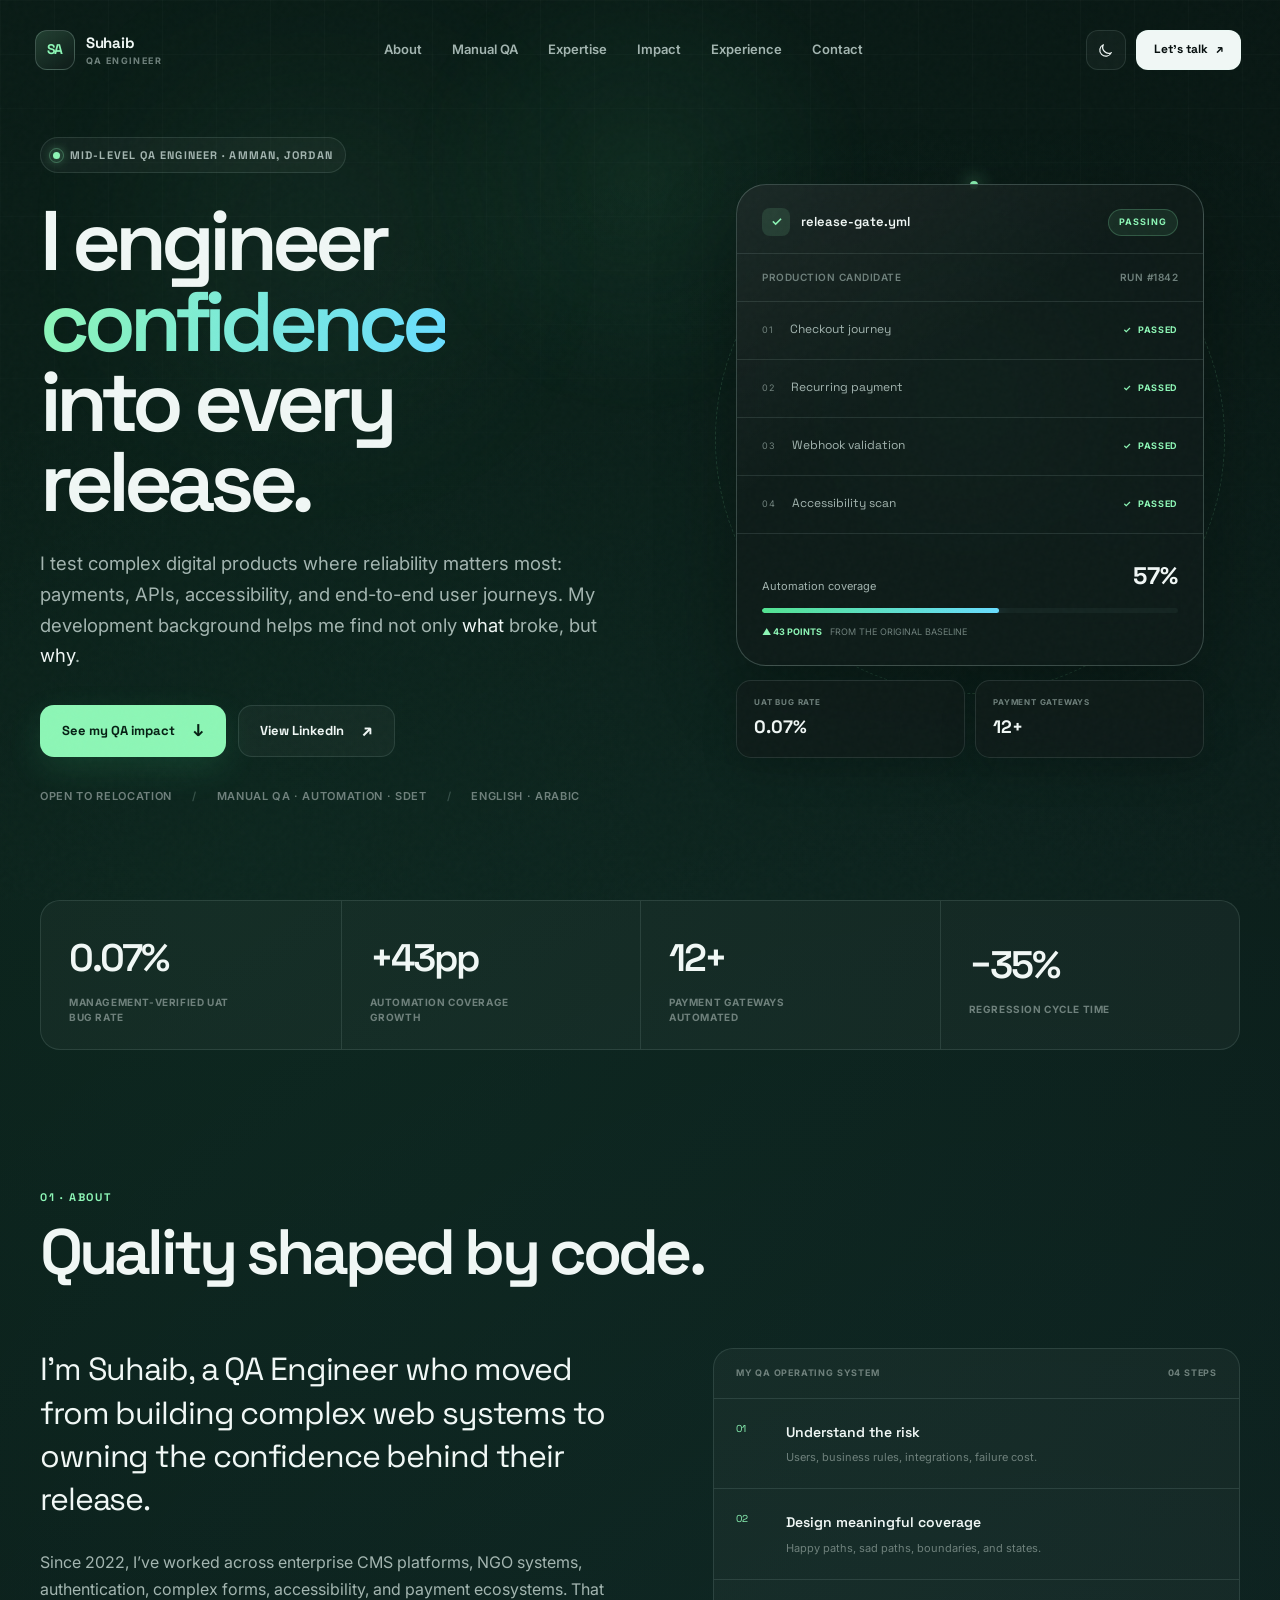
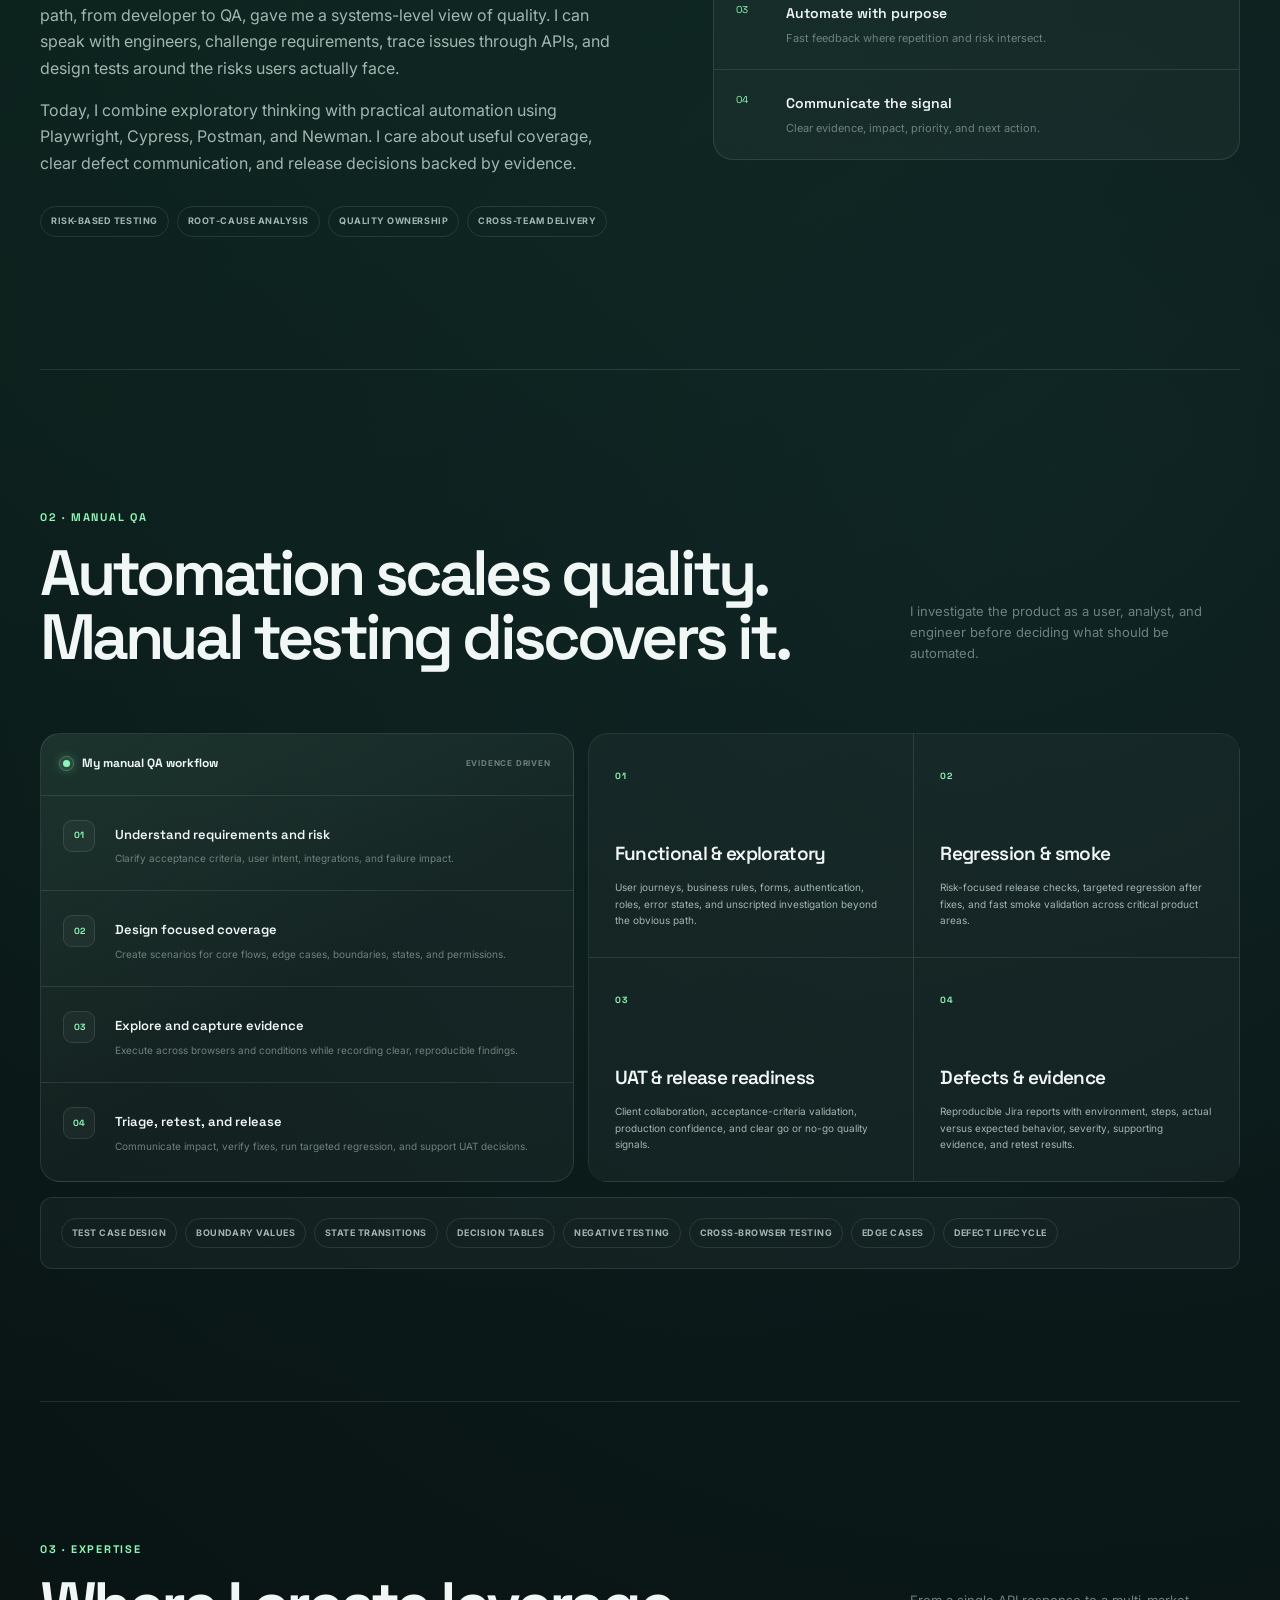
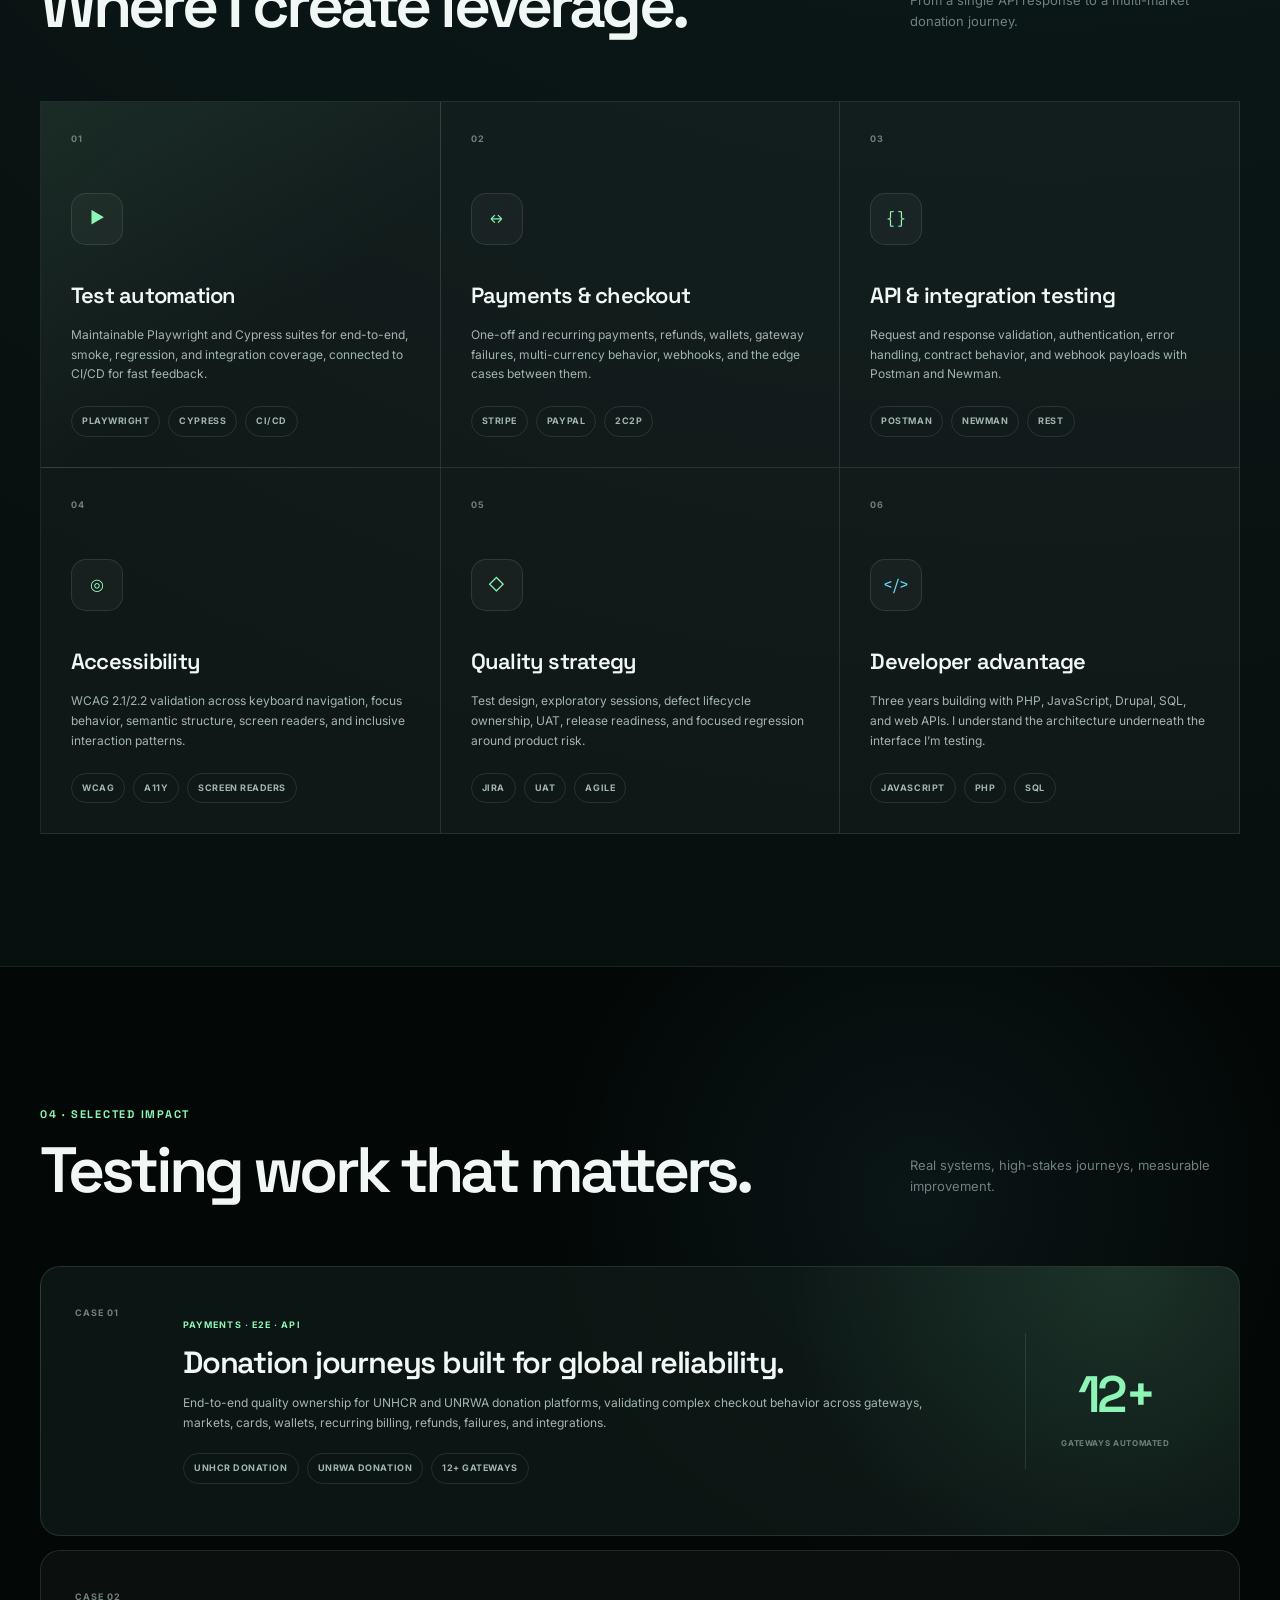
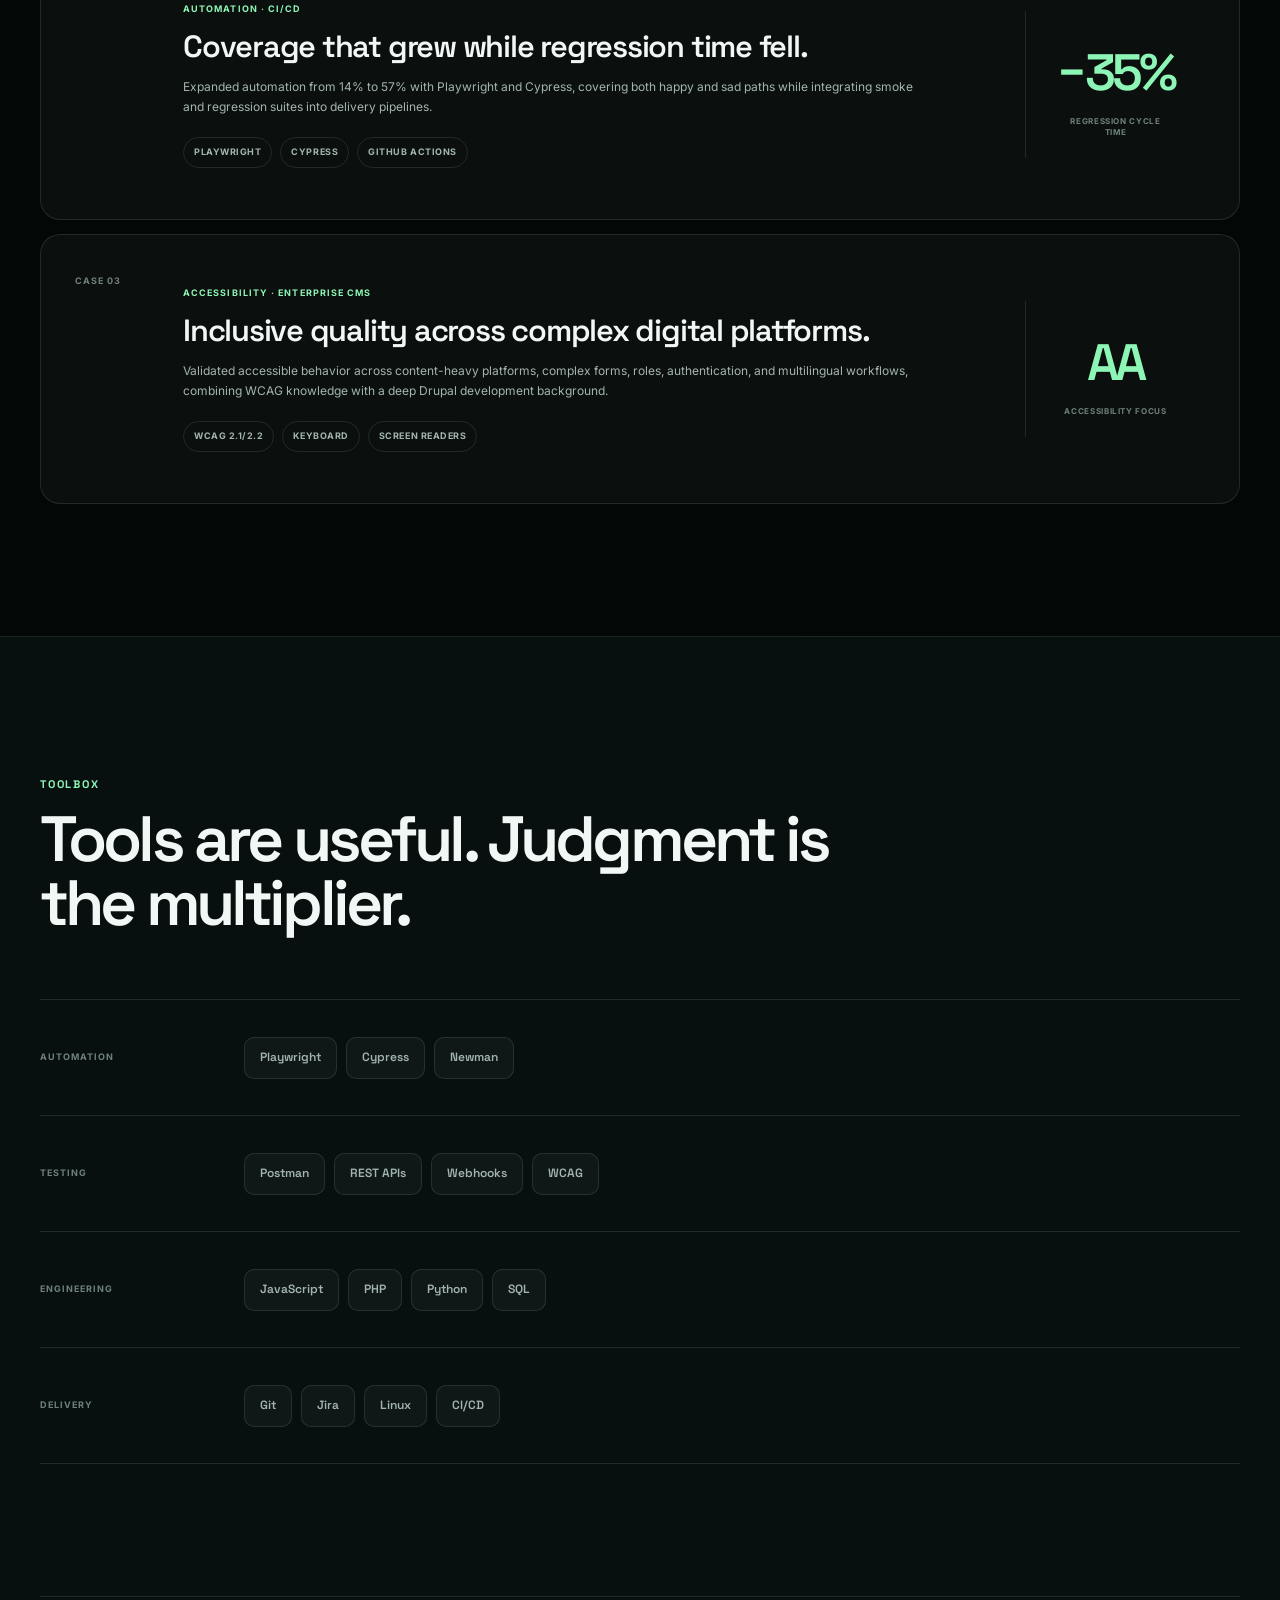
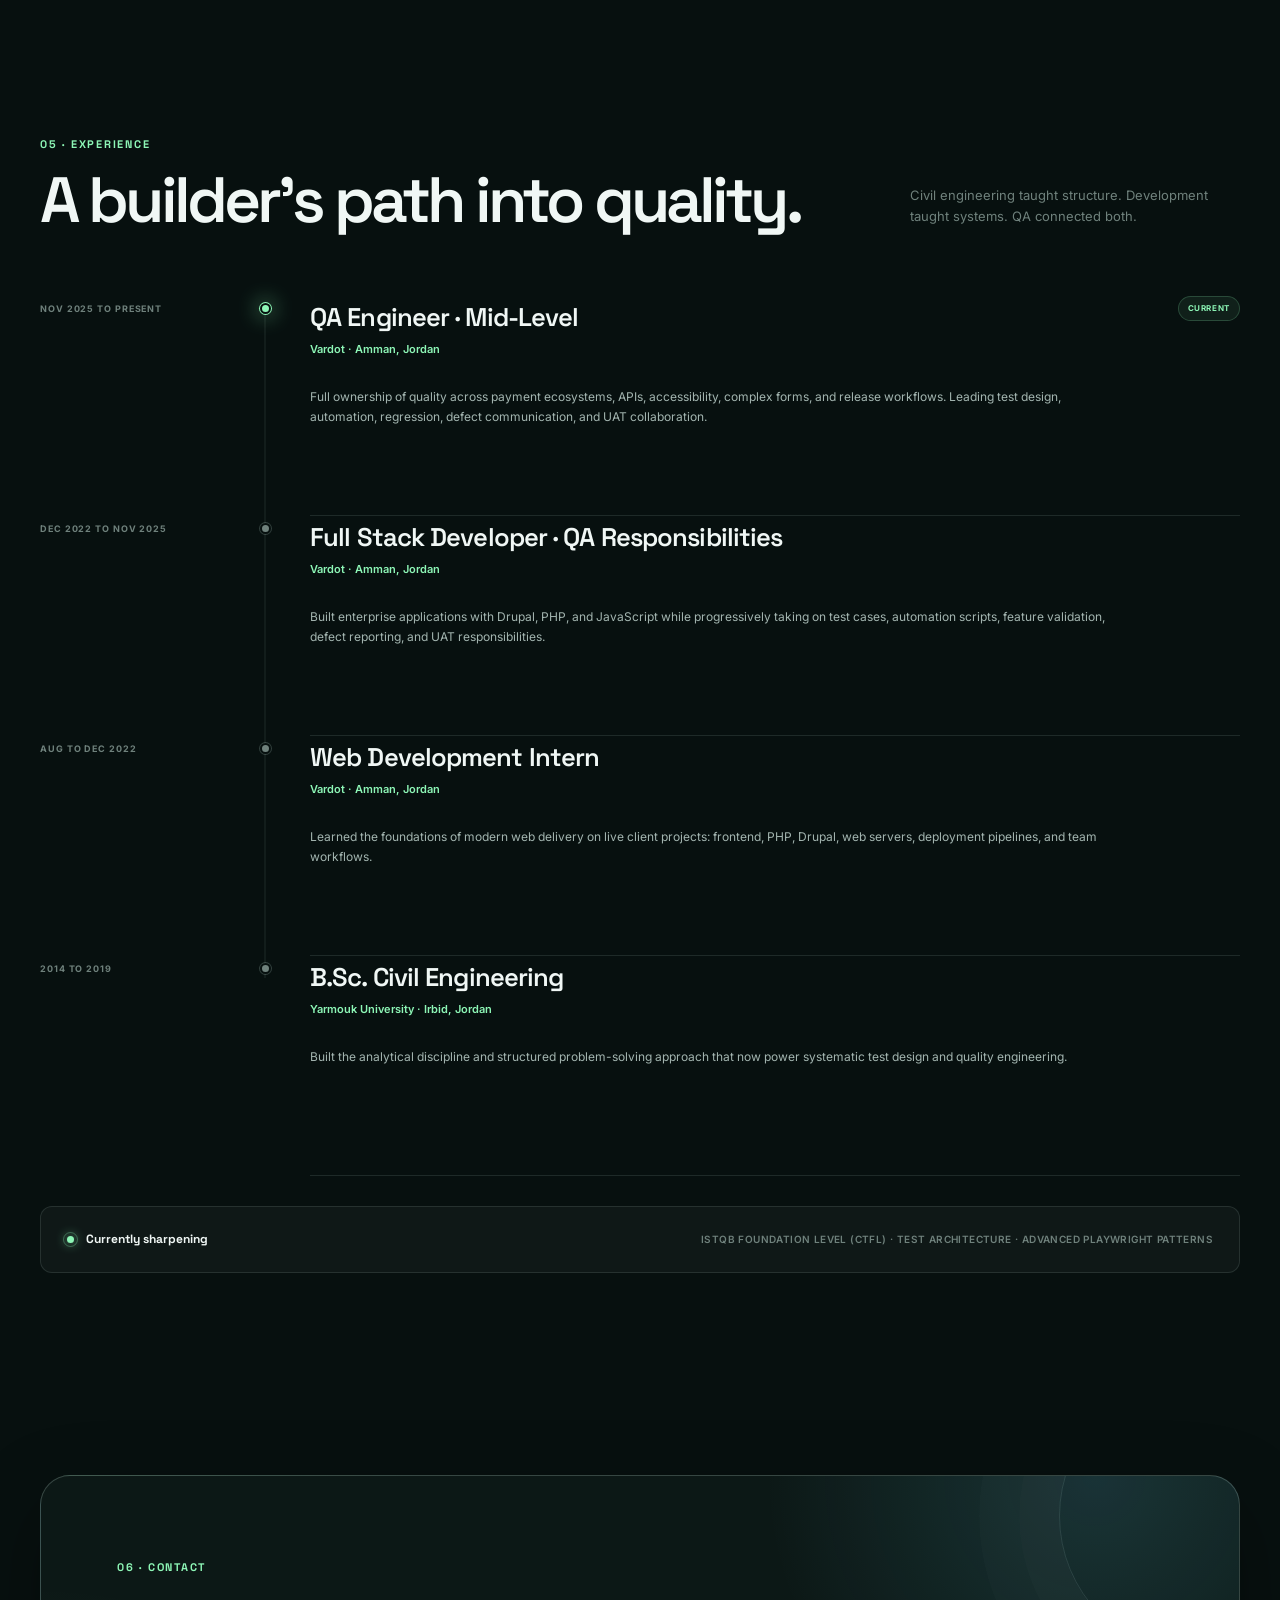
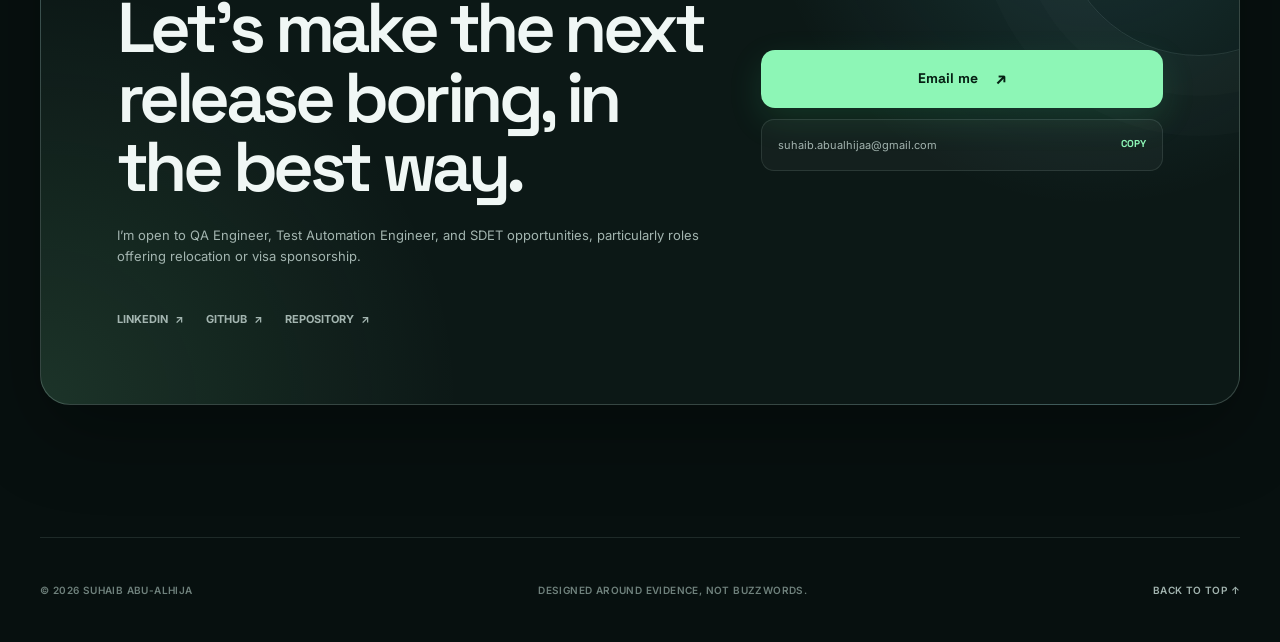
==== index.html @ f89d6a91 "Add manual QA testing section" ====
<!doctype html>
<html lang="en" data-theme="dark">
  <head>
    <meta charset="UTF-8" />
    <meta name="viewport" content="width=device-width, initial-scale=1" />
    <meta
      name="description"
      content="Portfolio of Suhaib Abu-Alhija, a mid-level QA Engineer specializing in test automation, payment ecosystems, API testing, accessibility, and reliable release engineering."
    />
    <meta name="author" content="Suhaib Abu-Alhija" />
    <meta name="theme-color" content="#07100f" />
    <meta name="color-scheme" content="dark light" />
    <meta property="og:type" content="website" />
    <meta property="og:site_name" content="Suhaib Abu-Alhija" />
    <meta property="og:title" content="Suhaib Abu-Alhija | QA Engineer & Test Automation" />
    <meta
      property="og:description"
      content="I build confidence into complex releases through automation, payment testing, API validation, and a developer's understanding of the system underneath."
    />
    <meta property="og:url" content="https://abualhija.github.io/portfolio/" />
    <meta property="og:image" content="https://abualhija.github.io/portfolio/og-image.png" />
    <meta property="og:image:width" content="1200" />
    <meta property="og:image:height" content="630" />
    <meta name="twitter:card" content="summary_large_image" />
    <meta name="twitter:title" content="Suhaib Abu-Alhija | QA Engineer" />
    <meta
      name="twitter:description"
      content="QA automation, payments, APIs, accessibility, and release confidence."
    />
    <meta name="twitter:image" content="https://abualhija.github.io/portfolio/og-image.png" />
    <link rel="canonical" href="https://abualhija.github.io/portfolio/" />
    <link rel="preconnect" href="https://fonts.googleapis.com" />
    <link rel="preconnect" href="https://fonts.gstatic.com" crossorigin />
    <link
      href="https://fonts.googleapis.com/css2?family=Inter:wght@400;500;600;700&family=Space+Grotesk:wght@500;600;700&display=swap"
      rel="stylesheet"
    />
    <link rel="icon" type="image/svg+xml" href="favicon.svg" />
    <link rel="icon" type="image/png" sizes="32x32" href="favicon-32x32.png" />
    <link rel="apple-touch-icon" href="apple-touch-icon.png" />
    <link rel="manifest" href="site.webmanifest" />
    <link rel="stylesheet" href="qa-portfolio.css" />
    <title>Suhaib Abu-Alhija | QA Engineer & Test Automation</title>
  </head>
  <body>
    <a class="skip-link" href="#main">Skip to main content</a>
    <div class="scroll-progress" aria-hidden="true"><span></span></div>
    <div class="cursor-glow" aria-hidden="true"></div>

    <header class="site-header" data-header>
      <a class="brand" href="#home" aria-label="Suhaib Abu-Alhija home">
        <span class="brand-mark">SA</span>
        <span class="brand-copy">
          <strong>Suhaib</strong>
          <small>QA Engineer</small>
        </span>
      </a>

      <nav class="main-nav" aria-label="Primary navigation" data-nav>
        <a href="#about">About</a>
        <a href="#manual">Manual QA</a>
        <a href="#expertise">Expertise</a>
        <a href="#work">Impact</a>
        <a href="#experience">Experience</a>
        <a href="#contact">Contact</a>
      </nav>

      <div class="header-actions">
        <button class="icon-button theme-toggle" type="button" aria-label="Switch to light theme" data-theme-toggle>
          <svg class="moon-icon" viewBox="0 0 24 24" aria-hidden="true">
            <path d="M20.2 15.1A8.5 8.5 0 0 1 8.9 3.8 8.5 8.5 0 1 0 20.2 15Z"></path>
          </svg>
          <svg class="sun-icon" viewBox="0 0 24 24" aria-hidden="true">
            <circle cx="12" cy="12" r="3.5"></circle>
            <path d="M12 2v2M12 20v2M4.9 4.9l1.4 1.4M17.7 17.7l1.4 1.4M2 12h2M20 12h2M4.9 19.1l1.4-1.4M17.7 6.3l1.4-1.4"></path>
          </svg>
        </button>
        <a class="header-cta" href="#contact">Let's talk <span aria-hidden="true">↗</span></a>
        <button
          class="menu-toggle"
          type="button"
          aria-label="Open navigation"
          aria-expanded="false"
          data-menu-toggle
        >
          <span></span><span></span>
        </button>
      </div>
    </header>

    <main id="main">
      <section class="hero section-shell" id="home">
        <div class="hero-copy" data-reveal>
          <div class="eyebrow">
            <span class="status-dot" aria-hidden="true"></span>
            Mid-Level QA Engineer · Amman, Jordan
          </div>
          <h1>
            I engineer
            <span class="gradient-text">confidence</span>
            into every release.
          </h1>
          <p class="hero-intro">
            I test complex digital products where reliability matters most: payments, APIs,
            accessibility, and end-to-end user journeys. My development background helps me
            find not only <em>what</em> broke, but <em>why</em>.
          </p>

          <div class="hero-actions">
            <a class="button button-primary" href="#work">
              See my QA impact <span aria-hidden="true">↓</span>
            </a>
            <a
              class="button button-secondary"
              href="https://www.linkedin.com/in/suhaib-hija/"
              target="_blank"
              rel="noreferrer"
            >
              View LinkedIn <span aria-hidden="true">↗</span>
            </a>
          </div>

          <div class="hero-meta" aria-label="Availability">
            <span>Open to relocation</span>
            <span>Manual QA · Automation · SDET</span>
            <span>English · Arabic</span>
          </div>
        </div>

        <div class="hero-visual" data-reveal data-delay="160">
          <div class="orbit orbit-one" aria-hidden="true"></div>
          <div class="orbit orbit-two" aria-hidden="true"></div>
          <div class="quality-console" data-tilt>
            <div class="console-header">
              <div class="console-title">
                <span class="console-icon" aria-hidden="true">✓</span>
                <span>release-gate.yml</span>
              </div>
              <span class="passing-pill">passing</span>
            </div>
            <div class="console-meta">
              <span>Production candidate</span>
              <span>Run #1842</span>
            </div>
            <div class="test-list" aria-label="Automated test results">
              <div class="test-row" data-test-row>
                <span class="test-name"><i>01</i> Checkout journey</span>
                <span class="test-status">queued</span>
              </div>
              <div class="test-row" data-test-row>
                <span class="test-name"><i>02</i> Recurring payment</span>
                <span class="test-status">queued</span>
              </div>
              <div class="test-row" data-test-row>
                <span class="test-name"><i>03</i> Webhook validation</span>
                <span class="test-status">queued</span>
              </div>
              <div class="test-row" data-test-row>
                <span class="test-name"><i>04</i> Accessibility scan</span>
                <span class="test-status">queued</span>
              </div>
            </div>
            <div class="console-result">
              <div>
                <span class="result-label">Automation coverage</span>
                <strong>57%</strong>
              </div>
              <div class="coverage-track" aria-hidden="true"><span></span></div>
              <p><span>▲ 43 points</span> from the original baseline</p>
            </div>
          </div>

          <div class="floating-notes" aria-hidden="true">
            <div class="floating-note note-one">
              <span>UAT bug rate</span>
              <strong>0.07%</strong>
            </div>
            <div class="floating-note note-two">
              <span>Payment gateways</span>
              <strong>12+</strong>
            </div>
          </div>
        </div>
      </section>

      <section class="metrics section-shell" aria-label="Key achievements">
        <article class="metric-card" data-reveal>
          <strong class="metric-value" data-count="0.07" data-decimals="2" data-suffix="%">0.07%</strong>
          <span>Management-verified UAT bug rate</span>
        </article>
        <article class="metric-card" data-reveal data-delay="80">
          <strong class="metric-value" data-count="43" data-prefix="+" data-suffix="pp">+43pp</strong>
          <span>Automation coverage growth</span>
        </article>
        <article class="metric-card" data-reveal data-delay="160">
          <strong class="metric-value" data-count="12" data-suffix="+">12+</strong>
          <span>Payment gateways automated</span>
        </article>
        <article class="metric-card" data-reveal data-delay="240">
          <strong class="metric-value" data-count="35" data-prefix="−" data-suffix="%">−35%</strong>
          <span>Regression cycle time</span>
        </article>
      </section>

      <section class="about section-shell section-pad" id="about">
        <div class="section-heading" data-reveal>
          <span class="section-kicker">01 · About</span>
          <h2>Quality shaped by code.</h2>
        </div>

        <div class="about-grid">
          <div class="about-copy" data-reveal>
            <p class="lead">
              I’m Suhaib, a QA Engineer who moved from building complex web systems to
              owning the confidence behind their release.
            </p>
            <p>
              Since 2022, I’ve worked across enterprise CMS platforms, NGO systems,
              authentication, complex forms, accessibility, and payment ecosystems. That
              path, from developer to QA, gave me a systems-level view of quality. I can
              speak with engineers, challenge requirements, trace issues through APIs,
              and design tests around the risks users actually face.
            </p>
            <p>
              Today, I combine exploratory thinking with practical automation using
              Playwright, Cypress, Postman, and Newman. I care about useful coverage,
              clear defect communication, and release decisions backed by evidence.
            </p>
            <div class="about-tags" aria-label="Professional focus">
              <span>Risk-based testing</span>
              <span>Root-cause analysis</span>
              <span>Quality ownership</span>
              <span>Cross-team delivery</span>
            </div>
          </div>

          <aside class="principles-card" data-reveal data-delay="120">
            <div class="card-topline">
              <span>My QA operating system</span>
              <span>04 steps</span>
            </div>
            <ol class="principles-list">
              <li>
                <span>01</span>
                <div><strong>Understand the risk</strong><small>Users, business rules, integrations, failure cost.</small></div>
              </li>
              <li>
                <span>02</span>
                <div><strong>Design meaningful coverage</strong><small>Happy paths, sad paths, boundaries, and states.</small></div>
              </li>
              <li>
                <span>03</span>
                <div><strong>Automate with purpose</strong><small>Fast feedback where repetition and risk intersect.</small></div>
              </li>
              <li>
                <span>04</span>
                <div><strong>Communicate the signal</strong><small>Clear evidence, impact, priority, and next action.</small></div>
              </li>
            </ol>
          </aside>
        </div>
      </section>

      <section class="manual section-shell section-pad" id="manual">
        <div class="section-heading heading-row" data-reveal>
          <div>
            <span class="section-kicker">02 · Manual QA</span>
            <h2>Automation scales quality. Manual testing discovers it.</h2>
          </div>
          <p>
            I investigate the product as a user, analyst, and engineer before deciding
            what should be automated.
          </p>
        </div>

        <div class="manual-dashboard">
          <article class="manual-flow" data-reveal>
            <div class="manual-flow-header">
              <div>
                <span class="status-dot" aria-hidden="true"></span>
                <strong>My manual QA workflow</strong>
              </div>
              <span>Evidence driven</span>
            </div>
            <ol class="manual-steps">
              <li>
                <span>01</span>
                <div>
                  <strong>Understand requirements and risk</strong>
                  <p>Clarify acceptance criteria, user intent, integrations, and failure impact.</p>
                </div>
              </li>
              <li>
                <span>02</span>
                <div>
                  <strong>Design focused coverage</strong>
                  <p>Create scenarios for core flows, edge cases, boundaries, states, and permissions.</p>
                </div>
              </li>
              <li>
                <span>03</span>
                <div>
                  <strong>Explore and capture evidence</strong>
                  <p>Execute across browsers and conditions while recording clear, reproducible findings.</p>
                </div>
              </li>
              <li>
                <span>04</span>
                <div>
                  <strong>Triage, retest, and release</strong>
                  <p>Communicate impact, verify fixes, run targeted regression, and support UAT decisions.</p>
                </div>
              </li>
            </ol>
          </article>

          <div class="manual-capabilities">
            <article class="manual-card" data-reveal data-delay="50">
              <span>01</span>
              <h3>Functional & exploratory</h3>
              <p>
                User journeys, business rules, forms, authentication, roles, error states,
                and unscripted investigation beyond the obvious path.
              </p>
            </article>
            <article class="manual-card" data-reveal data-delay="100">
              <span>02</span>
              <h3>Regression & smoke</h3>
              <p>
                Risk-focused release checks, targeted regression after fixes, and fast
                smoke validation across critical product areas.
              </p>
            </article>
            <article class="manual-card" data-reveal data-delay="150">
              <span>03</span>
              <h3>UAT & release readiness</h3>
              <p>
                Client collaboration, acceptance-criteria validation, production
                confidence, and clear go or no-go quality signals.
              </p>
            </article>
            <article class="manual-card" data-reveal data-delay="200">
              <span>04</span>
              <h3>Defects & evidence</h3>
              <p>
                Reproducible Jira reports with environment, steps, actual versus expected
                behavior, severity, supporting evidence, and retest results.
              </p>
            </article>
          </div>
        </div>

        <div class="manual-techniques" data-reveal aria-label="Manual testing techniques">
          <span>Test case design</span>
          <span>Boundary values</span>
          <span>State transitions</span>
          <span>Decision tables</span>
          <span>Negative testing</span>
          <span>Cross-browser testing</span>
          <span>Edge cases</span>
          <span>Defect lifecycle</span>
        </div>
      </section>

      <section class="expertise section-shell section-pad" id="expertise">
        <div class="section-heading heading-row" data-reveal>
          <div>
            <span class="section-kicker">03 · Expertise</span>
            <h2>Where I create leverage.</h2>
          </div>
          <p>From a single API response to a multi-market donation journey.</p>
        </div>

        <div class="expertise-grid">
          <article class="expertise-card feature-card" data-reveal data-tilt>
            <div class="expertise-number">01</div>
            <div class="expertise-icon" aria-hidden="true">▶</div>
            <h3>Test automation</h3>
            <p>
              Maintainable Playwright and Cypress suites for end-to-end, smoke,
              regression, and integration coverage, connected to CI/CD for fast feedback.
            </p>
            <div class="chip-row"><span>Playwright</span><span>Cypress</span><span>CI/CD</span></div>
          </article>

          <article class="expertise-card" data-reveal data-delay="70" data-tilt>
            <div class="expertise-number">02</div>
            <div class="expertise-icon" aria-hidden="true">↔</div>
            <h3>Payments & checkout</h3>
            <p>
              One-off and recurring payments, refunds, wallets, gateway failures,
              multi-currency behavior, webhooks, and the edge cases between them.
            </p>
            <div class="chip-row"><span>Stripe</span><span>PayPal</span><span>2C2P</span></div>
          </article>

          <article class="expertise-card" data-reveal data-delay="140" data-tilt>
            <div class="expertise-number">03</div>
            <div class="expertise-icon" aria-hidden="true">{ }</div>
            <h3>API & integration testing</h3>
            <p>
              Request and response validation, authentication, error handling,
              contract behavior, and webhook payloads with Postman and Newman.
            </p>
            <div class="chip-row"><span>Postman</span><span>Newman</span><span>REST</span></div>
          </article>

          <article class="expertise-card" data-reveal data-tilt>
            <div class="expertise-number">04</div>
            <div class="expertise-icon" aria-hidden="true">◎</div>
            <h3>Accessibility</h3>
            <p>
              WCAG 2.1/2.2 validation across keyboard navigation, focus behavior,
              semantic structure, screen readers, and inclusive interaction patterns.
            </p>
            <div class="chip-row"><span>WCAG</span><span>A11y</span><span>Screen readers</span></div>
          </article>

          <article class="expertise-card" data-reveal data-delay="70" data-tilt>
            <div class="expertise-number">05</div>
            <div class="expertise-icon" aria-hidden="true">◇</div>
            <h3>Quality strategy</h3>
            <p>
              Test design, exploratory sessions, defect lifecycle ownership, UAT,
              release readiness, and focused regression around product risk.
            </p>
            <div class="chip-row"><span>Jira</span><span>UAT</span><span>Agile</span></div>
          </article>

          <article class="expertise-card developer-card" data-reveal data-delay="140" data-tilt>
            <div class="expertise-number">06</div>
            <div class="expertise-icon" aria-hidden="true">&lt;/&gt;</div>
            <h3>Developer advantage</h3>
            <p>
              Three years building with PHP, JavaScript, Drupal, SQL, and web APIs.
              I understand the architecture underneath the interface I’m testing.
            </p>
            <div class="chip-row"><span>JavaScript</span><span>PHP</span><span>SQL</span></div>
          </article>
        </div>
      </section>

      <section class="work section-pad" id="work">
        <div class="section-shell">
          <div class="section-heading heading-row" data-reveal>
            <div>
              <span class="section-kicker">04 · Selected impact</span>
              <h2>Testing work that matters.</h2>
            </div>
            <p>Real systems, high-stakes journeys, measurable improvement.</p>
          </div>

          <div class="case-studies">
            <article class="case-study case-primary" data-reveal>
              <div class="case-index">CASE 01</div>
              <div class="case-main">
                <div class="case-label">Payments · E2E · API</div>
                <h3>Donation journeys built for global reliability.</h3>
                <p>
                  End-to-end quality ownership for UNHCR and UNRWA donation platforms,
                  validating complex checkout behavior across gateways, markets, cards,
                  wallets, recurring billing, refunds, failures, and integrations.
                </p>
                <div class="case-tags">
                  <span>UNHCR Donation</span><span>UNRWA Donation</span><span>12+ gateways</span>
                </div>
              </div>
              <div class="case-stat">
                <strong>12+</strong>
                <span>gateways automated</span>
              </div>
            </article>

            <article class="case-study" data-reveal>
              <div class="case-index">CASE 02</div>
              <div class="case-main">
                <div class="case-label">Automation · CI/CD</div>
                <h3>Coverage that grew while regression time fell.</h3>
                <p>
                  Expanded automation from 14% to 57% with Playwright and Cypress,
                  covering both happy and sad paths while integrating smoke and regression
                  suites into delivery pipelines.
                </p>
                <div class="case-tags">
                  <span>Playwright</span><span>Cypress</span><span>GitHub Actions</span>
                </div>
              </div>
              <div class="case-stat">
                <strong>−35%</strong>
                <span>regression cycle time</span>
              </div>
            </article>

            <article class="case-study" data-reveal>
              <div class="case-index">CASE 03</div>
              <div class="case-main">
                <div class="case-label">Accessibility · Enterprise CMS</div>
                <h3>Inclusive quality across complex digital platforms.</h3>
                <p>
                  Validated accessible behavior across content-heavy platforms, complex
                  forms, roles, authentication, and multilingual workflows, combining WCAG
                  knowledge with a deep Drupal development background.
                </p>
                <div class="case-tags">
                  <span>WCAG 2.1/2.2</span><span>Keyboard</span><span>Screen readers</span>
                </div>
              </div>
              <div class="case-stat">
                <strong>AA</strong>
                <span>accessibility focus</span>
              </div>
            </article>
          </div>
        </div>
      </section>

      <section class="stack section-shell section-pad" aria-labelledby="stack-title">
        <div class="section-heading" data-reveal>
          <span class="section-kicker">Toolbox</span>
          <h2 id="stack-title">Tools are useful. Judgment is the multiplier.</h2>
        </div>

        <div class="stack-grid">
          <div class="stack-group" data-reveal>
            <span class="stack-label">Automation</span>
            <div class="stack-items"><span>Playwright</span><span>Cypress</span><span>Newman</span></div>
          </div>
          <div class="stack-group" data-reveal data-delay="60">
            <span class="stack-label">Testing</span>
            <div class="stack-items"><span>Postman</span><span>REST APIs</span><span>Webhooks</span><span>WCAG</span></div>
          </div>
          <div class="stack-group" data-reveal data-delay="120">
            <span class="stack-label">Engineering</span>
            <div class="stack-items"><span>JavaScript</span><span>PHP</span><span>Python</span><span>SQL</span></div>
          </div>
          <div class="stack-group" data-reveal data-delay="180">
            <span class="stack-label">Delivery</span>
            <div class="stack-items"><span>Git</span><span>Jira</span><span>Linux</span><span>CI/CD</span></div>
          </div>
        </div>
      </section>

      <section class="experience section-shell section-pad" id="experience">
        <div class="section-heading heading-row" data-reveal>
          <div>
            <span class="section-kicker">05 · Experience</span>
            <h2>A builder’s path into quality.</h2>
          </div>
          <p>Civil engineering taught structure. Development taught systems. QA connected both.</p>
        </div>

        <div class="timeline">
          <article class="timeline-item current" data-reveal>
            <div class="timeline-date">NOV 2025 TO PRESENT</div>
            <div class="timeline-marker"><span></span></div>
            <div class="timeline-content">
              <div class="timeline-heading">
                <div><h3>QA Engineer · Mid-Level</h3><p>Vardot · Amman, Jordan</p></div>
                <span>Current</span>
              </div>
              <p>
                Full ownership of quality across payment ecosystems, APIs, accessibility,
                complex forms, and release workflows. Leading test design, automation,
                regression, defect communication, and UAT collaboration.
              </p>
            </div>
          </article>

          <article class="timeline-item" data-reveal>
            <div class="timeline-date">DEC 2022 TO NOV 2025</div>
            <div class="timeline-marker"><span></span></div>
            <div class="timeline-content">
              <div class="timeline-heading">
                <div><h3>Full Stack Developer · QA Responsibilities</h3><p>Vardot · Amman, Jordan</p></div>
              </div>
              <p>
                Built enterprise applications with Drupal, PHP, and JavaScript while
                progressively taking on test cases, automation scripts, feature validation,
                defect reporting, and UAT responsibilities.
              </p>
            </div>
          </article>

          <article class="timeline-item" data-reveal>
            <div class="timeline-date">AUG TO DEC 2022</div>
            <div class="timeline-marker"><span></span></div>
            <div class="timeline-content">
              <div class="timeline-heading">
                <div><h3>Web Development Intern</h3><p>Vardot · Amman, Jordan</p></div>
              </div>
              <p>
                Learned the foundations of modern web delivery on live client projects:
                frontend, PHP, Drupal, web servers, deployment pipelines, and team workflows.
              </p>
            </div>
          </article>

          <article class="timeline-item" data-reveal>
            <div class="timeline-date">2014 TO 2019</div>
            <div class="timeline-marker"><span></span></div>
            <div class="timeline-content">
              <div class="timeline-heading">
                <div><h3>B.Sc. Civil Engineering</h3><p>Yarmouk University · Irbid, Jordan</p></div>
              </div>
              <p>
                Built the analytical discipline and structured problem-solving approach that
                now power systematic test design and quality engineering.
              </p>
            </div>
          </article>
        </div>

        <div class="learning-strip" data-reveal>
          <div>
            <span class="status-dot" aria-hidden="true"></span>
            <strong>Currently sharpening</strong>
          </div>
          <p>ISTQB Foundation Level (CTFL) · Test architecture · Advanced Playwright patterns</p>
        </div>
      </section>

      <section class="contact section-shell section-pad" id="contact">
        <div class="contact-card" data-reveal>
          <div class="contact-copy">
            <span class="section-kicker">06 · Contact</span>
            <h2>Let’s make the next release boring, in the best way.</h2>
            <p>
              I’m open to QA Engineer, Test Automation Engineer, and SDET opportunities,
              particularly roles offering relocation or visa sponsorship.
            </p>
          </div>
          <div class="contact-actions">
            <a class="button button-primary button-large" href="mailto:suhaib.abualhijaa@gmail.com">
              Email me <span aria-hidden="true">↗</span>
            </a>
            <button
              class="copy-email"
              type="button"
              data-copy-email="suhaib.abualhijaa@gmail.com"
              aria-label="Copy email address"
            >
              <span>suhaib.abualhijaa@gmail.com</span>
              <strong>Copy</strong>
            </button>
          </div>
          <div class="contact-links">
            <a href="https://www.linkedin.com/in/suhaib-hija/" target="_blank" rel="noreferrer">
              LinkedIn <span aria-hidden="true">↗</span>
            </a>
            <a href="https://github.com/Abualhija" target="_blank" rel="noreferrer">
              GitHub <span aria-hidden="true">↗</span>
            </a>
            <a href="https://github.com/Abualhija/portfolio" target="_blank" rel="noreferrer">
              Repository <span aria-hidden="true">↗</span>
            </a>
          </div>
        </div>
      </section>
    </main>

    <footer class="site-footer section-shell">
      <p>© <span data-year></span> Suhaib Abu-Alhija</p>
      <p>Designed around evidence, not buzzwords.</p>
      <a href="#home">Back to top <span aria-hidden="true">↑</span></a>
    </footer>

    <script src="qa-portfolio.js"></script>
  </body>
</html>
---- qa-portfolio.css ----
:root {
  --bg: #07100f;
  --bg-deep: #030706;
  --surface: rgba(16, 28, 26, 0.72);
  --surface-solid: #101c1a;
  --surface-strong: #152522;
  --surface-soft: rgba(255, 255, 255, 0.035);
  --text: #f0f7f5;
  --text-soft: #a3b5b0;
  --text-faint: #6f817c;
  --line: rgba(220, 255, 246, 0.11);
  --line-strong: rgba(220, 255, 246, 0.2);
  --accent: #8df6b6;
  --accent-strong: #53e391;
  --accent-2: #69ddff;
  --accent-ink: #062014;
  --danger: #ff7e8e;
  --shadow: 0 28px 80px rgba(0, 0, 0, 0.32);
  --display: "Space Grotesk", "Inter", sans-serif;
  --body: "Inter", system-ui, -apple-system, BlinkMacSystemFont, "Segoe UI", sans-serif;
  --radius-sm: 12px;
  --radius-md: 20px;
  --radius-lg: 30px;
  --shell: min(1200px, calc(100% - 48px));
  --header-height: 76px;
  --mouse-x: 50vw;
  --mouse-y: 20vh;
}

[data-theme="light"] {
  --bg: #eef5f1;
  --bg-deep: #e3ede8;
  --surface: rgba(255, 255, 255, 0.72);
  --surface-solid: #ffffff;
  --surface-strong: #e8f1ec;
  --surface-soft: rgba(4, 33, 23, 0.035);
  --text: #0c211a;
  --text-soft: #405b51;
  --text-faint: #6c8179;
  --line: rgba(8, 54, 38, 0.12);
  --line-strong: rgba(8, 54, 38, 0.22);
  --accent: #0da868;
  --accent-strong: #078452;
  --accent-2: #0088b6;
  --accent-ink: #f2fff8;
  --shadow: 0 28px 80px rgba(18, 55, 41, 0.12);
}

*,
*::before,
*::after {
  box-sizing: border-box;
}

html {
  scroll-behavior: smooth;
  scroll-padding-top: calc(var(--header-height) + 20px);
}

body {
  margin: 0;
  min-width: 320px;
  overflow-x: hidden;
  background:
    radial-gradient(circle at 18% 10%, rgba(53, 227, 145, 0.09), transparent 28%),
    radial-gradient(circle at 82% 24%, rgba(105, 221, 255, 0.075), transparent 30%),
    var(--bg);
  color: var(--text);
  font-family: var(--body);
  font-size: 16px;
  line-height: 1.65;
  text-rendering: optimizeLegibility;
  transition: background-color 0.3s ease, color 0.3s ease;
}

body::before {
  position: fixed;
  z-index: -2;
  inset: 0;
  background-image:
    linear-gradient(rgba(255, 255, 255, 0.018) 1px, transparent 1px),
    linear-gradient(90deg, rgba(255, 255, 255, 0.018) 1px, transparent 1px);
  background-size: 54px 54px;
  mask-image: linear-gradient(to bottom, black 0%, transparent 85%);
  content: "";
  pointer-events: none;
}

body::after {
  position: fixed;
  z-index: 20;
  inset: 0;
  opacity: 0.025;
  background-image: url("data:image/svg+xml,%3Csvg viewBox='0 0 180 180' xmlns='http://www.w3.org/2000/svg'%3E%3Cfilter id='n'%3E%3CfeTurbulence type='fractalNoise' baseFrequency='.95' numOctaves='4' stitchTiles='stitch'/%3E%3C/filter%3E%3Crect width='100%25' height='100%25' filter='url(%23n)' opacity='.8'/%3E%3C/svg%3E");
  content: "";
  pointer-events: none;
}

::selection {
  background: var(--accent);
  color: var(--accent-ink);
}

::-webkit-scrollbar {
  width: 10px;
}

::-webkit-scrollbar-track {
  background: var(--bg-deep);
}

::-webkit-scrollbar-thumb {
  border: 3px solid var(--bg-deep);
  border-radius: 99px;
  background: var(--text-faint);
}

a {
  color: inherit;
  text-decoration: none;
}

button,
input,
textarea,
select {
  color: inherit;
  font: inherit;
}

button {
  cursor: pointer;
}

img,
svg {
  display: block;
  max-width: 100%;
}

h1,
h2,
h3,
p {
  margin-top: 0;
}

h1,
h2,
h3,
strong {
  font-family: var(--display);
}

.section-shell {
  width: var(--shell);
  margin-inline: auto;
}

.section-pad {
  padding-block: 132px;
}

.skip-link {
  position: fixed;
  z-index: 1000;
  top: 10px;
  left: 10px;
  padding: 10px 14px;
  transform: translateY(-160%);
  border-radius: 8px;
  background: var(--accent);
  color: var(--accent-ink);
  font-weight: 700;
}

.skip-link:focus {
  transform: translateY(0);
}

.scroll-progress {
  position: fixed;
  z-index: 200;
  top: 0;
  left: 0;
  width: 100%;
  height: 2px;
  background: transparent;
}

.scroll-progress span {
  display: block;
  width: 0;
  height: 100%;
  background: linear-gradient(90deg, var(--accent), var(--accent-2));
  box-shadow: 0 0 16px var(--accent);
}

.cursor-glow {
  position: fixed;
  z-index: -1;
  top: 0;
  left: 0;
  width: 500px;
  height: 500px;
  transform: translate3d(calc(var(--mouse-x) - 50%), calc(var(--mouse-y) - 50%), 0);
  border-radius: 50%;
  background: radial-gradient(circle, rgba(88, 237, 157, 0.07), transparent 66%);
  filter: blur(12px);
  pointer-events: none;
}

.site-header {
  position: fixed;
  z-index: 100;
  top: 12px;
  left: 50%;
  display: flex;
  width: min(1240px, calc(100% - 28px));
  height: var(--header-height);
  align-items: center;
  justify-content: space-between;
  padding: 0 18px 0 14px;
  transform: translateX(-50%);
  border: 1px solid transparent;
  border-radius: 18px;
  transition:
    height 0.25s ease,
    border-color 0.25s ease,
    background 0.25s ease,
    box-shadow 0.25s ease;
}

.site-header.is-scrolled {
  height: 64px;
  border-color: var(--line);
  background: color-mix(in srgb, var(--bg) 76%, transparent);
  box-shadow: 0 12px 42px rgba(0, 0, 0, 0.12);
  backdrop-filter: blur(18px);
}

.brand {
  display: inline-flex;
  align-items: center;
  gap: 11px;
}

.brand-mark {
  display: grid;
  width: 40px;
  height: 40px;
  place-items: center;
  border: 1px solid var(--line-strong);
  border-radius: 12px;
  background:
    linear-gradient(145deg, rgba(141, 246, 182, 0.17), transparent),
    var(--surface);
  color: var(--accent);
  font-family: var(--display);
  font-size: 14px;
  font-weight: 700;
  letter-spacing: -0.04em;
}

.brand-copy {
  display: grid;
  line-height: 1.05;
}

.brand-copy strong {
  font-size: 15px;
  letter-spacing: -0.02em;
}

.brand-copy small {
  margin-top: 5px;
  color: var(--text-faint);
  font-size: 9px;
  font-weight: 700;
  letter-spacing: 0.15em;
  text-transform: uppercase;
}

.main-nav {
  display: flex;
  align-items: center;
  gap: 30px;
}

.main-nav a {
  position: relative;
  padding-block: 8px;
  color: var(--text-soft);
  font-size: 13px;
  font-weight: 600;
  transition: color 0.2s ease;
}

.main-nav a::after {
  position: absolute;
  right: 0;
  bottom: 2px;
  left: 0;
  height: 1px;
  transform: scaleX(0);
  transform-origin: right;
  background: var(--accent);
  content: "";
  transition: transform 0.25s ease;
}

.main-nav a:hover,
.main-nav a.is-active {
  color: var(--text);
}

.main-nav a:hover::after,
.main-nav a.is-active::after {
  transform: scaleX(1);
  transform-origin: left;
}

.header-actions {
  display: flex;
  align-items: center;
  gap: 10px;
}

.icon-button,
.menu-toggle {
  display: grid;
  width: 40px;
  height: 40px;
  place-items: center;
  border: 1px solid var(--line);
  border-radius: 12px;
  background: var(--surface-soft);
}

.theme-toggle svg {
  width: 17px;
  height: 17px;
  fill: none;
  stroke: currentColor;
  stroke-linecap: round;
  stroke-linejoin: round;
  stroke-width: 1.7;
}

.theme-toggle .sun-icon,
[data-theme="light"] .theme-toggle .moon-icon {
  display: none;
}

[data-theme="light"] .theme-toggle .sun-icon {
  display: block;
}

.header-cta {
  display: inline-flex;
  min-height: 40px;
  align-items: center;
  gap: 8px;
  padding-inline: 17px;
  border: 1px solid var(--line-strong);
  border-radius: 12px;
  background: var(--text);
  color: var(--bg);
  font-family: var(--display);
  font-size: 12px;
  font-weight: 700;
  transition: transform 0.2s ease, box-shadow 0.2s ease;
}

.header-cta:hover {
  transform: translateY(-2px);
  box-shadow: 0 8px 25px rgba(0, 0, 0, 0.16);
}

.menu-toggle {
  display: none;
  align-content: center;
  gap: 5px;
  padding: 0;
}

.menu-toggle span {
  width: 17px;
  height: 1px;
  background: currentColor;
  transition: transform 0.2s ease;
}

.hero {
  position: relative;
  display: grid;
  min-height: 100vh;
  align-items: center;
  gap: 64px;
  grid-template-columns: minmax(0, 1.05fr) minmax(440px, 0.95fr);
  padding-top: 120px;
  padding-bottom: 78px;
}

.hero::before {
  position: absolute;
  z-index: -1;
  top: 20%;
  left: 18%;
  width: 120px;
  height: 120px;
  border-radius: 50%;
  background: var(--accent);
  content: "";
  filter: blur(130px);
  opacity: 0.42;
}

.eyebrow,
.section-kicker {
  color: var(--accent);
  font-family: var(--display);
  font-size: 11px;
  font-weight: 700;
  letter-spacing: 0.16em;
  text-transform: uppercase;
}

.eyebrow {
  display: flex;
  width: fit-content;
  align-items: center;
  gap: 10px;
  margin-bottom: 28px;
  padding: 8px 12px;
  border: 1px solid var(--line);
  border-radius: 999px;
  background: var(--surface-soft);
  color: var(--text-soft);
  letter-spacing: 0.1em;
}

.status-dot {
  position: relative;
  display: inline-block;
  width: 7px;
  height: 7px;
  flex: 0 0 auto;
  border-radius: 50%;
  background: var(--accent);
  box-shadow: 0 0 12px var(--accent);
}

.status-dot::after {
  position: absolute;
  inset: -4px;
  border: 1px solid var(--accent);
  border-radius: inherit;
  content: "";
  opacity: 0.3;
  animation: pulse-ring 2s ease-out infinite;
}

.hero h1 {
  max-width: 720px;
  margin-bottom: 26px;
  font-size: clamp(3.5rem, 6.6vw, 6.35rem);
  font-weight: 600;
  letter-spacing: -0.07em;
  line-height: 0.95;
}

.gradient-text {
  display: block;
  width: fit-content;
  background: linear-gradient(105deg, var(--accent), var(--accent-2));
  background-clip: text;
  color: transparent;
}

.hero-intro {
  max-width: 650px;
  margin-bottom: 34px;
  color: var(--text-soft);
  font-size: clamp(1rem, 1.45vw, 1.16rem);
}

.hero-intro em {
  color: var(--text);
  font-style: normal;
}

.hero-actions {
  display: flex;
  flex-wrap: wrap;
  gap: 12px;
}

.button {
  display: inline-flex;
  min-height: 52px;
  align-items: center;
  justify-content: center;
  gap: 18px;
  padding: 0 21px;
  border: 1px solid transparent;
  border-radius: 14px;
  font-family: var(--display);
  font-size: 13px;
  font-weight: 700;
  transition:
    transform 0.22s ease,
    box-shadow 0.22s ease,
    border-color 0.22s ease,
    background 0.22s ease;
}

.button span {
  font-size: 17px;
  line-height: 1;
}

.button-primary {
  background: var(--accent);
  box-shadow: 0 12px 34px rgba(66, 217, 133, 0.14);
  color: var(--accent-ink);
}

.button-primary:hover {
  transform: translateY(-3px);
  box-shadow: 0 18px 40px rgba(66, 217, 133, 0.23);
}

.button-secondary {
  border-color: var(--line);
  background: var(--surface-soft);
  color: var(--text);
}

.button-secondary:hover {
  transform: translateY(-3px);
  border-color: var(--line-strong);
  background: var(--surface);
}

.button-large {
  min-height: 58px;
  padding-inline: 27px;
  font-size: 14px;
}

.hero-meta {
  display: flex;
  flex-wrap: wrap;
  gap: 8px 20px;
  margin-top: 30px;
  color: var(--text-faint);
  font-size: 11px;
  font-weight: 600;
  letter-spacing: 0.06em;
  text-transform: uppercase;
}

.hero-meta span:not(:last-child)::after {
  margin-left: 20px;
  color: var(--line-strong);
  content: "/";
}

.hero-visual {
  position: relative;
  display: grid;
  min-height: 570px;
  align-content: center;
  justify-items: center;
  gap: 14px;
  perspective: 1200px;
}

.hero-visual::before {
  position: absolute;
  width: 420px;
  height: 420px;
  border-radius: 50%;
  background: radial-gradient(circle, rgba(99, 232, 163, 0.16), transparent 68%);
  content: "";
  filter: blur(12px);
}

.orbit {
  position: absolute;
  border: 1px dashed rgba(141, 246, 182, 0.16);
  border-radius: 50%;
  animation: orbit-spin 38s linear infinite;
}

.orbit::after {
  position: absolute;
  top: -4px;
  left: 50%;
  width: 8px;
  height: 8px;
  border-radius: 50%;
  background: var(--accent);
  box-shadow: 0 0 18px var(--accent);
  content: "";
}

.orbit-one {
  width: 510px;
  height: 510px;
}

.orbit-two {
  width: 400px;
  height: 400px;
  animation-direction: reverse;
  animation-duration: 26s;
}

.orbit-two::after {
  top: auto;
  right: 12%;
  bottom: 12%;
  left: auto;
  background: var(--accent-2);
  box-shadow: 0 0 18px var(--accent-2);
}

.quality-console {
  position: relative;
  z-index: 2;
  width: min(100%, 468px);
  overflow: hidden;
  transform: rotateX(var(--tilt-x, 0deg)) rotateY(var(--tilt-y, 0deg));
  border: 1px solid var(--line-strong);
  border-radius: var(--radius-lg);
  background:
    linear-gradient(145deg, rgba(255, 255, 255, 0.055), transparent 40%),
    color-mix(in srgb, var(--surface-solid) 87%, transparent);
  box-shadow: var(--shadow);
  backdrop-filter: blur(24px);
  transition: transform 0.18s ease-out, border-color 0.2s ease;
  transform-style: preserve-3d;
}

.quality-console:hover {
  border-color: rgba(141, 246, 182, 0.3);
}

.console-header,
.console-meta,
.test-row,
.console-result {
  padding-inline: 25px;
}

.console-header {
  display: flex;
  align-items: center;
  justify-content: space-between;
  padding-top: 23px;
  padding-bottom: 17px;
  border-bottom: 1px solid var(--line);
}

.console-title {
  display: flex;
  align-items: center;
  gap: 11px;
  font-family: var(--display);
  font-size: 13px;
  font-weight: 600;
}

.console-icon {
  display: grid;
  width: 28px;
  height: 28px;
  place-items: center;
  border-radius: 8px;
  background: rgba(141, 246, 182, 0.12);
  color: var(--accent);
}

.passing-pill {
  padding: 5px 10px;
  border: 1px solid rgba(141, 246, 182, 0.22);
  border-radius: 99px;
  background: rgba(141, 246, 182, 0.08);
  color: var(--accent);
  font-size: 9px;
  font-weight: 700;
  letter-spacing: 0.12em;
  text-transform: uppercase;
}

.console-meta {
  display: flex;
  justify-content: space-between;
  padding-top: 15px;
  padding-bottom: 15px;
  color: var(--text-faint);
  font-size: 10px;
  font-weight: 600;
  letter-spacing: 0.05em;
  text-transform: uppercase;
}

.test-list {
  border-top: 1px solid var(--line);
}

.test-row {
  display: flex;
  min-height: 58px;
  align-items: center;
  justify-content: space-between;
  border-bottom: 1px solid var(--line);
  color: var(--text-soft);
  font-family: var(--display);
  font-size: 12px;
}

.test-name {
  display: flex;
  align-items: center;
  gap: 16px;
}

.test-name i {
  color: var(--text-faint);
  font-family: var(--body);
  font-size: 9px;
  font-style: normal;
  letter-spacing: 0.1em;
}

.test-status {
  display: inline-flex;
  align-items: center;
  gap: 6px;
  color: var(--text-faint);
  font-family: var(--body);
  font-size: 9px;
  font-weight: 700;
  letter-spacing: 0.08em;
  text-transform: uppercase;
}

.test-row.is-running .test-status {
  color: var(--accent-2);
}

.test-row.is-running .test-status::before {
  width: 8px;
  height: 8px;
  border: 1px solid currentColor;
  border-right-color: transparent;
  border-radius: 50%;
  content: "";
  animation: orbit-spin 0.6s linear infinite;
}

.test-row.is-passed .test-status {
  color: var(--accent);
}

.test-row.is-passed .test-status::before {
  content: "✓";
}

.console-result {
  padding-top: 22px;
  padding-bottom: 25px;
}

.console-result > div:first-child {
  display: flex;
  align-items: flex-end;
  justify-content: space-between;
}

.result-label {
  color: var(--text-soft);
  font-size: 11px;
}

.console-result strong {
  color: var(--text);
  font-size: 24px;
}

.coverage-track {
  height: 5px;
  margin-block: 13px 12px;
  overflow: hidden;
  border-radius: 99px;
  background: var(--surface-strong);
}

.coverage-track span {
  display: block;
  width: 0;
  height: 100%;
  border-radius: inherit;
  background: linear-gradient(90deg, var(--accent-strong), var(--accent-2));
  box-shadow: 0 0 16px rgba(105, 221, 255, 0.4);
}

.quality-console.is-complete .coverage-track span {
  width: 57%;
  transition: width 1s cubic-bezier(0.2, 0.8, 0.2, 1);
}

.console-result p {
  margin: 0;
  color: var(--text-faint);
  font-size: 9px;
  text-transform: uppercase;
}

.console-result p span {
  margin-right: 5px;
  color: var(--accent);
  font-weight: 700;
}

.floating-notes {
  position: relative;
  z-index: 4;
  display: flex;
  width: min(100%, 468px);
  justify-content: center;
  gap: 10px;
}

.floating-note {
  display: grid;
  flex: 1 1 0;
  min-width: 132px;
  padding: 15px 17px;
  border: 1px solid var(--line);
  border-radius: 15px;
  background: color-mix(in srgb, var(--surface-solid) 84%, transparent);
  box-shadow: 0 15px 36px rgba(0, 0, 0, 0.15);
  backdrop-filter: blur(16px);
  animation: float-note 5s ease-in-out infinite;
}

.floating-note span {
  color: var(--text-faint);
  font-size: 8px;
  font-weight: 700;
  letter-spacing: 0.1em;
  text-transform: uppercase;
}

.floating-note strong {
  margin-top: 3px;
  color: var(--text);
  font-size: 18px;
}

.note-two {
  animation-delay: -2.3s;
}

.metrics {
  display: grid;
  overflow: hidden;
  border: 1px solid var(--line);
  border-radius: var(--radius-md);
  background: var(--surface-soft);
  grid-template-columns: repeat(4, 1fr);
}

.metric-card {
  display: grid;
  min-height: 148px;
  align-content: center;
  padding: 24px 28px;
}

.metric-card + .metric-card {
  border-left: 1px solid var(--line);
}

.metric-card strong {
  margin-bottom: 6px;
  color: var(--text);
  font-size: clamp(2rem, 3vw, 3rem);
  font-weight: 600;
  letter-spacing: -0.06em;
}

.metric-card span {
  max-width: 180px;
  color: var(--text-faint);
  font-size: 10px;
  font-weight: 700;
  letter-spacing: 0.06em;
  line-height: 1.45;
  text-transform: uppercase;
}

.section-heading {
  margin-bottom: 64px;
}

.section-heading h2 {
  max-width: 820px;
  margin: 12px 0 0;
  font-size: clamp(2.5rem, 5vw, 4.8rem);
  font-weight: 600;
  letter-spacing: -0.06em;
  line-height: 1;
}

.heading-row {
  display: flex;
  align-items: flex-end;
  justify-content: space-between;
  gap: 48px;
}

.heading-row p {
  width: 100%;
  max-width: 330px;
  margin-bottom: 5px;
  color: var(--text-faint);
  font-size: 13px;
  line-height: 1.6;
}

.about-grid {
  display: grid;
  align-items: start;
  gap: 90px;
  grid-template-columns: minmax(0, 1.05fr) minmax(390px, 0.95fr);
}

.about-copy {
  max-width: 680px;
}

.about-copy .lead {
  margin-bottom: 28px;
  color: var(--text);
  font-family: var(--display);
  font-size: clamp(1.45rem, 2.5vw, 2.15rem);
  letter-spacing: -0.035em;
  line-height: 1.35;
}

.about-copy > p:not(.lead) {
  color: var(--text-soft);
}

.about-tags,
.chip-row,
.case-tags {
  display: flex;
  flex-wrap: wrap;
  gap: 8px;
}

.about-tags {
  margin-top: 30px;
}

.about-tags span,
.chip-row span,
.case-tags span {
  padding: 7px 10px;
  border: 1px solid var(--line);
  border-radius: 99px;
  color: var(--text-soft);
  font-size: 9px;
  font-weight: 700;
  letter-spacing: 0.06em;
  text-transform: uppercase;
}

.principles-card {
  overflow: hidden;
  border: 1px solid var(--line);
  border-radius: var(--radius-md);
  background: var(--surface-soft);
}

.card-topline {
  display: flex;
  align-items: center;
  justify-content: space-between;
  padding: 17px 22px;
  border-bottom: 1px solid var(--line);
  color: var(--text-faint);
  font-size: 9px;
  font-weight: 700;
  letter-spacing: 0.09em;
  text-transform: uppercase;
}

.principles-list {
  margin: 0;
  padding: 0;
  list-style: none;
}

.principles-list li {
  display: grid;
  gap: 18px;
  padding: 22px;
  grid-template-columns: 32px 1fr;
}

.principles-list li + li {
  border-top: 1px solid var(--line);
}

.principles-list > li > span {
  color: var(--accent);
  font-family: var(--display);
  font-size: 10px;
}

.principles-list div {
  display: grid;
}

.principles-list strong {
  font-size: 14px;
  font-weight: 600;
}

.principles-list small {
  margin-top: 4px;
  color: var(--text-faint);
  font-size: 11px;
}

.manual {
  border-top: 1px solid var(--line);
}

.manual-dashboard {
  display: grid;
  align-items: stretch;
  gap: 14px;
  grid-template-columns: minmax(360px, 0.9fr) minmax(0, 1.1fr);
}

.manual-flow {
  overflow: hidden;
  border: 1px solid var(--line);
  border-radius: var(--radius-md);
  background:
    linear-gradient(145deg, rgba(141, 246, 182, 0.07), transparent 55%),
    var(--surface-soft);
}

.manual-flow-header {
  display: flex;
  min-height: 62px;
  align-items: center;
  justify-content: space-between;
  gap: 18px;
  padding-inline: 22px;
  border-bottom: 1px solid var(--line);
}

.manual-flow-header > div {
  display: flex;
  align-items: center;
  gap: 12px;
}

.manual-flow-header strong {
  font-size: 12px;
}

.manual-flow-header > span {
  color: var(--text-faint);
  font-size: 8px;
  font-weight: 700;
  letter-spacing: 0.1em;
  text-transform: uppercase;
}

.manual-steps {
  margin: 0;
  padding: 0;
  list-style: none;
}

.manual-steps li {
  display: grid;
  gap: 18px;
  padding: 24px 22px;
  grid-template-columns: 34px 1fr;
}

.manual-steps li + li {
  border-top: 1px solid var(--line);
}

.manual-steps > li > span {
  display: grid;
  width: 32px;
  height: 32px;
  place-items: center;
  border: 1px solid var(--line);
  border-radius: 9px;
  background: var(--surface-soft);
  color: var(--accent);
  font-family: var(--display);
  font-size: 9px;
  font-weight: 700;
}

.manual-steps strong {
  font-size: 13px;
  font-weight: 600;
}

.manual-steps p {
  margin: 5px 0 0;
  color: var(--text-faint);
  font-size: 10px;
  line-height: 1.55;
}

.manual-capabilities {
  display: grid;
  overflow: hidden;
  border-top: 1px solid var(--line);
  border-left: 1px solid var(--line);
  border-radius: var(--radius-md);
  grid-template-columns: repeat(2, 1fr);
}

.manual-card {
  position: relative;
  min-height: 224px;
  padding: 26px;
  border-right: 1px solid var(--line);
  border-bottom: 1px solid var(--line);
  background: var(--surface-soft);
  transition: background 0.25s ease, transform 0.25s ease;
}

.manual-card:hover {
  z-index: 1;
  transform: translateY(-3px);
  background: var(--surface);
}

.manual-card > span {
  color: var(--accent);
  font-family: var(--display);
  font-size: 9px;
  font-weight: 700;
  letter-spacing: 0.1em;
}

.manual-card h3 {
  margin: 52px 0 10px;
  font-size: 19px;
  font-weight: 600;
  letter-spacing: -0.035em;
}

.manual-card p {
  margin: 0;
  color: var(--text-soft);
  font-size: 10px;
  line-height: 1.65;
}

.manual-techniques {
  display: flex;
  flex-wrap: wrap;
  gap: 8px;
  margin-top: 15px;
  padding: 20px;
  border: 1px solid var(--line);
  border-radius: var(--radius-sm);
  background: var(--surface-soft);
}

.manual-techniques span {
  padding: 7px 10px;
  border: 1px solid var(--line);
  border-radius: 99px;
  color: var(--text-soft);
  font-size: 9px;
  font-weight: 700;
  letter-spacing: 0.05em;
  text-transform: uppercase;
}

.expertise {
  border-top: 1px solid var(--line);
}

.expertise-grid {
  display: grid;
  border-top: 1px solid var(--line);
  border-left: 1px solid var(--line);
  grid-template-columns: repeat(3, 1fr);
}

.expertise-card {
  position: relative;
  min-height: 365px;
  overflow: hidden;
  padding: 30px;
  transform: rotateX(var(--tilt-x, 0deg)) rotateY(var(--tilt-y, 0deg));
  border-right: 1px solid var(--line);
  border-bottom: 1px solid var(--line);
  background: var(--surface-soft);
  transition: background 0.25s ease, transform 0.18s ease-out;
  transform-style: preserve-3d;
}

.expertise-card::before {
  position: absolute;
  inset: 0;
  background: radial-gradient(circle at 80% 10%, rgba(141, 246, 182, 0.11), transparent 35%);
  content: "";
  opacity: 0;
  transition: opacity 0.3s ease;
}

.expertise-card:hover {
  background: var(--surface);
}

.expertise-card:hover::before {
  opacity: 1;
}

.expertise-number {
  position: relative;
  z-index: 1;
  color: var(--text-faint);
  font-size: 9px;
  font-weight: 700;
  letter-spacing: 0.12em;
}

.expertise-icon {
  position: relative;
  z-index: 1;
  display: grid;
  width: 52px;
  height: 52px;
  margin: 46px 0 32px;
  place-items: center;
  border: 1px solid var(--line);
  border-radius: 15px;
  background: var(--surface-soft);
  color: var(--accent);
  font-family: var(--display);
  font-size: 16px;
}

.expertise-card h3 {
  position: relative;
  z-index: 1;
  margin-bottom: 12px;
  font-size: 22px;
  font-weight: 600;
  letter-spacing: -0.035em;
}

.expertise-card p {
  position: relative;
  z-index: 1;
  margin-bottom: 22px;
  color: var(--text-soft);
  font-size: 12px;
}

.chip-row {
  position: relative;
  z-index: 1;
}

.feature-card {
  background:
    linear-gradient(145deg, rgba(141, 246, 182, 0.08), transparent 60%),
    var(--surface-soft);
}

.developer-card .expertise-icon {
  color: var(--accent-2);
}

.work {
  position: relative;
  border-block: 1px solid var(--line);
  background:
    radial-gradient(circle at 72% 18%, rgba(105, 221, 255, 0.065), transparent 28%),
    var(--bg-deep);
}

.case-studies {
  display: grid;
  gap: 14px;
}

.case-study {
  display: grid;
  align-items: center;
  gap: 28px;
  min-height: 270px;
  padding: 34px;
  border: 1px solid var(--line);
  border-radius: var(--radius-md);
  background: var(--surface-soft);
  grid-template-columns: 80px 1fr 180px;
  transition: transform 0.25s ease, border-color 0.25s ease, background 0.25s ease;
}

.case-study:hover {
  transform: translateY(-4px);
  border-color: var(--line-strong);
  background: var(--surface);
}

.case-primary {
  background:
    radial-gradient(circle at 90% 0%, rgba(141, 246, 182, 0.12), transparent 30%),
    var(--surface);
}

.case-index,
.case-label {
  color: var(--text-faint);
  font-size: 9px;
  font-weight: 700;
  letter-spacing: 0.12em;
  text-transform: uppercase;
}

.case-index {
  align-self: start;
  padding-top: 5px;
}

.case-label {
  margin-bottom: 13px;
  color: var(--accent);
}

.case-main h3 {
  max-width: 710px;
  margin-bottom: 12px;
  font-size: clamp(1.5rem, 2.4vw, 2.1rem);
  font-weight: 600;
  letter-spacing: -0.04em;
  line-height: 1.15;
}

.case-main p {
  max-width: 740px;
  margin-bottom: 21px;
  color: var(--text-soft);
  font-size: 12px;
}

.case-stat {
  display: grid;
  min-height: 132px;
  align-content: center;
  justify-items: center;
  padding: 20px;
  border-left: 1px solid var(--line);
  text-align: center;
}

.case-stat strong {
  color: var(--accent);
  font-size: clamp(2.3rem, 4vw, 4rem);
  font-weight: 600;
  letter-spacing: -0.07em;
}

.case-stat span {
  max-width: 110px;
  color: var(--text-faint);
  font-size: 8px;
  font-weight: 700;
  letter-spacing: 0.08em;
  line-height: 1.4;
  text-transform: uppercase;
}

.stack-grid {
  border-top: 1px solid var(--line);
}

.stack-group {
  display: grid;
  min-height: 116px;
  align-items: center;
  gap: 24px;
  border-bottom: 1px solid var(--line);
  grid-template-columns: 180px 1fr;
}

.stack-label {
  color: var(--text-faint);
  font-size: 9px;
  font-weight: 700;
  letter-spacing: 0.11em;
  text-transform: uppercase;
}

.stack-items {
  display: flex;
  flex-wrap: wrap;
  gap: 9px;
}

.stack-items span {
  padding: 10px 15px;
  border: 1px solid var(--line);
  border-radius: 10px;
  background: var(--surface-soft);
  color: var(--text-soft);
  font-family: var(--display);
  font-size: 12px;
  font-weight: 600;
  transition: color 0.2s ease, border-color 0.2s ease, transform 0.2s ease;
}

.stack-items span:hover {
  transform: translateY(-2px);
  border-color: var(--line-strong);
  color: var(--accent);
}

.experience {
  border-top: 1px solid var(--line);
}

.timeline {
  margin-top: 18px;
}

.timeline-item {
  display: grid;
  min-height: 220px;
  gap: 28px;
  grid-template-columns: 180px 34px 1fr;
}

.timeline-date {
  padding-top: 6px;
  color: var(--text-faint);
  font-size: 9px;
  font-weight: 700;
  letter-spacing: 0.1em;
}

.timeline-marker {
  position: relative;
  display: flex;
  justify-content: center;
}

.timeline-marker::before {
  position: absolute;
  top: 13px;
  bottom: -13px;
  left: 50%;
  width: 1px;
  transform: translateX(-50%);
  background: var(--line);
  content: "";
}

.timeline-marker span {
  position: relative;
  z-index: 1;
  width: 11px;
  height: 11px;
  margin-top: 7px;
  border: 2px solid var(--bg);
  border-radius: 50%;
  background: var(--text-faint);
  box-shadow: 0 0 0 1px var(--line-strong);
}

.timeline-item.current .timeline-marker span {
  background: var(--accent);
  box-shadow: 0 0 0 1px var(--accent), 0 0 22px var(--accent);
}

.timeline-item:last-child .timeline-marker::before {
  bottom: 90%;
}

.timeline-content {
  padding-bottom: 52px;
  border-bottom: 1px solid var(--line);
}

.timeline-heading {
  display: flex;
  align-items: flex-start;
  justify-content: space-between;
  gap: 20px;
}

.timeline-heading h3 {
  margin-bottom: 2px;
  font-size: clamp(1.25rem, 2vw, 1.7rem);
  font-weight: 600;
  letter-spacing: -0.035em;
}

.timeline-heading p {
  color: var(--accent);
  font-size: 11px;
  font-weight: 600;
}

.timeline-heading > span {
  padding: 5px 9px;
  border: 1px solid rgba(141, 246, 182, 0.2);
  border-radius: 99px;
  background: rgba(141, 246, 182, 0.07);
  color: var(--accent);
  font-size: 8px;
  font-weight: 700;
  letter-spacing: 0.08em;
  text-transform: uppercase;
}

.timeline-content > p {
  max-width: 800px;
  margin: 18px 0 0;
  color: var(--text-soft);
  font-size: 12px;
}

.learning-strip {
  display: flex;
  align-items: center;
  justify-content: space-between;
  gap: 30px;
  margin-top: 30px;
  padding: 23px 26px;
  border: 1px solid var(--line);
  border-radius: var(--radius-sm);
  background: var(--surface-soft);
}

.learning-strip > div {
  display: flex;
  align-items: center;
  gap: 12px;
  white-space: nowrap;
}

.learning-strip strong {
  font-size: 12px;
}

.learning-strip p {
  margin: 0;
  color: var(--text-faint);
  font-size: 10px;
  font-weight: 600;
  letter-spacing: 0.04em;
  text-transform: uppercase;
  text-align: right;
}

.contact {
  padding-top: 70px;
}

.contact-card {
  position: relative;
  display: grid;
  overflow: hidden;
  gap: 42px;
  padding: clamp(34px, 6vw, 76px);
  border: 1px solid var(--line-strong);
  border-radius: var(--radius-lg);
  background:
    radial-gradient(circle at 88% 0%, rgba(105, 221, 255, 0.14), transparent 28%),
    radial-gradient(circle at 0% 100%, rgba(141, 246, 182, 0.12), transparent 32%),
    var(--surface);
  box-shadow: var(--shadow);
  grid-template-columns: minmax(0, 1.2fr) minmax(320px, 0.8fr);
}

.contact-card::after {
  position: absolute;
  top: -100px;
  right: -100px;
  width: 280px;
  height: 280px;
  border: 1px solid var(--line);
  border-radius: 50%;
  content: "";
  box-shadow:
    0 0 0 40px rgba(255, 255, 255, 0.012),
    0 0 0 80px rgba(255, 255, 255, 0.01);
}

.contact-copy {
  position: relative;
  z-index: 1;
}

.contact-copy h2 {
  max-width: 760px;
  margin: 15px 0 22px;
  font-size: clamp(2.6rem, 5.5vw, 5.2rem);
  font-weight: 600;
  letter-spacing: -0.065em;
  line-height: 0.99;
}

.contact-copy p {
  max-width: 620px;
  margin: 0;
  color: var(--text-soft);
  font-size: 13px;
}

.contact-actions {
  position: relative;
  z-index: 1;
  display: grid;
  align-content: center;
  gap: 11px;
}

.copy-email {
  display: flex;
  min-width: 0;
  min-height: 52px;
  align-items: center;
  justify-content: space-between;
  gap: 15px;
  padding-inline: 16px;
  overflow: hidden;
  border: 1px solid var(--line);
  border-radius: 13px;
  background: var(--surface-soft);
  text-align: left;
}

.copy-email span {
  overflow: hidden;
  color: var(--text-soft);
  font-size: 11px;
  text-overflow: ellipsis;
}

.copy-email strong {
  color: var(--accent);
  font-size: 10px;
  text-transform: uppercase;
}

.contact-links {
  position: relative;
  z-index: 1;
  display: flex;
  gap: 22px;
  grid-column: 1 / -1;
}

.contact-links a {
  display: inline-flex;
  align-items: center;
  gap: 7px;
  color: var(--text-soft);
  font-size: 11px;
  font-weight: 700;
  text-transform: uppercase;
}

.contact-links a:hover {
  color: var(--accent);
}

.site-footer {
  display: flex;
  min-height: 105px;
  align-items: center;
  justify-content: space-between;
  gap: 25px;
  border-top: 1px solid var(--line);
  color: var(--text-faint);
  font-size: 10px;
  font-weight: 600;
  letter-spacing: 0.04em;
  text-transform: uppercase;
}

.site-footer p {
  margin: 0;
}

.site-footer a {
  color: var(--text-soft);
}

.site-footer a:hover {
  color: var(--accent);
}

[data-reveal] {
  opacity: 0;
  transform: translateY(24px);
  transition:
    opacity 0.75s cubic-bezier(0.2, 0.7, 0.2, 1),
    transform 0.75s cubic-bezier(0.2, 0.7, 0.2, 1);
  transition-delay: var(--reveal-delay, 0ms);
}

[data-reveal].is-visible {
  opacity: 1;
  transform: translateY(0);
}

:focus-visible {
  outline: 2px solid var(--accent);
  outline-offset: 4px;
}

@keyframes pulse-ring {
  0% {
    transform: scale(0.7);
    opacity: 0.5;
  }
  70%,
  100% {
    transform: scale(1.7);
    opacity: 0;
  }
}

@keyframes orbit-spin {
  to {
    transform: rotate(360deg);
  }
}

@keyframes float-note {
  0%,
  100% {
    transform: translateY(0);
  }
  50% {
    transform: translateY(-10px);
  }
}

@media (max-width: 1080px) {
  :root {
    --shell: min(100% - 38px, 960px);
  }

  .main-nav {
    gap: 20px;
  }

  .hero {
    gap: 34px;
    grid-template-columns: minmax(0, 1fr) minmax(370px, 0.8fr);
  }

  .hero h1 {
    font-size: clamp(3.5rem, 7.3vw, 5.2rem);
  }

  .hero-visual {
    min-height: 510px;
  }

  .orbit-one {
    width: 440px;
    height: 440px;
  }

  .orbit-two {
    width: 340px;
    height: 340px;
  }

  .floating-notes {
    display: none;
  }

  .expertise-grid {
    grid-template-columns: repeat(2, 1fr);
  }

  .about-grid {
    gap: 56px;
  }
}

@media (max-width: 840px) {
  :root {
    --header-height: 66px;
  }

  .section-pad {
    padding-block: 100px;
  }

  .site-header {
    top: 8px;
    height: 64px;
  }

  .header-cta {
    display: none;
  }

  .menu-toggle {
    display: grid;
  }

  .main-nav {
    position: absolute;
    top: calc(100% + 8px);
    right: 0;
    left: 0;
    display: grid;
    gap: 0;
    padding: 8px;
    transform: translateY(-8px) scale(0.98);
    border: 1px solid var(--line);
    border-radius: 16px;
    background: color-mix(in srgb, var(--bg) 92%, transparent);
    box-shadow: var(--shadow);
    opacity: 0;
    pointer-events: none;
    backdrop-filter: blur(22px);
    transition: opacity 0.2s ease, transform 0.2s ease;
  }

  .main-nav.is-open {
    transform: translateY(0) scale(1);
    opacity: 1;
    pointer-events: auto;
  }

  .main-nav a {
    padding: 14px;
    border-radius: 10px;
  }

  .main-nav a::after {
    display: none;
  }

  .main-nav a:hover,
  .main-nav a.is-active {
    background: var(--surface-soft);
  }

  .menu-toggle.is-open span:first-child {
    transform: translateY(3px) rotate(45deg);
  }

  .menu-toggle.is-open span:last-child {
    transform: translateY(-3px) rotate(-45deg);
  }

  .hero {
    min-height: auto;
    gap: 30px;
    grid-template-columns: 1fr;
    padding-top: 160px;
    padding-bottom: 90px;
  }

  .hero-copy {
    max-width: 760px;
  }

  .hero h1 {
    font-size: clamp(3.3rem, 12vw, 5.8rem);
  }

  .hero-visual {
    min-height: 570px;
  }

  .quality-console {
    width: min(92%, 520px);
  }

  .orbit-one {
    width: min(76vw, 500px);
    height: min(76vw, 500px);
  }

  .orbit-two {
    width: min(60vw, 390px);
    height: min(60vw, 390px);
  }

  .metrics {
    grid-template-columns: repeat(2, 1fr);
  }

  .metric-card:nth-child(3) {
    border-left: 0;
  }

  .metric-card:nth-child(n + 3) {
    border-top: 1px solid var(--line);
  }

  .about-grid {
    grid-template-columns: 1fr;
  }

  .manual-dashboard {
    grid-template-columns: 1fr;
  }

  .principles-card {
    max-width: 620px;
  }

  .case-study {
    grid-template-columns: 62px 1fr;
  }

  .case-stat {
    display: none;
  }

  .timeline-item {
    grid-template-columns: 130px 28px 1fr;
  }

  .contact-card {
    grid-template-columns: 1fr;
  }

  .contact-actions {
    max-width: 440px;
  }
}

@media (max-width: 620px) {
  :root {
    --shell: min(100% - 28px, 560px);
  }

  body::before {
    background-size: 38px 38px;
  }

  .section-pad {
    padding-block: 82px;
  }

  .site-header {
    width: calc(100% - 18px);
    padding-inline: 10px;
  }

  .brand-copy {
    display: none;
  }

  .hero {
    padding-top: 132px;
    padding-bottom: 72px;
  }

  .eyebrow {
    font-size: 9px;
  }

  .hero h1 {
    font-size: clamp(3.1rem, 16vw, 4.7rem);
  }

  .hero-intro {
    font-size: 0.96rem;
  }

  .hero-actions {
    display: grid;
  }

  .button {
    width: 100%;
  }

  .hero-meta {
    display: grid;
    gap: 7px;
  }

  .hero-meta span::after {
    display: none;
  }

  .hero-visual {
    min-height: 440px;
  }

  .quality-console {
    width: 100%;
    border-radius: 22px;
  }

  .console-header,
  .console-meta,
  .test-row,
  .console-result {
    padding-inline: 18px;
  }

  .console-meta {
    font-size: 8px;
  }

  .test-row {
    min-height: 54px;
    font-size: 10px;
  }

  .test-name {
    gap: 9px;
  }

  .orbit-one {
    width: 105vw;
    height: 105vw;
  }

  .orbit-two {
    width: 82vw;
    height: 82vw;
  }

  .metrics {
    grid-template-columns: 1fr;
  }

  .metric-card {
    min-height: 124px;
  }

  .metric-card + .metric-card,
  .metric-card:nth-child(3) {
    border-top: 1px solid var(--line);
    border-left: 0;
  }

  .heading-row {
    display: block;
  }

  .heading-row p {
    margin-top: 22px;
  }

  .section-heading {
    margin-bottom: 44px;
  }

  .section-heading h2 {
    font-size: clamp(2.5rem, 12vw, 3.9rem);
  }

  .expertise-grid {
    grid-template-columns: 1fr;
  }

  .manual-capabilities {
    grid-template-columns: 1fr;
  }

  .manual-card {
    min-height: 200px;
  }

  .manual-card h3 {
    margin-top: 36px;
  }

  .expertise-card {
    min-height: 330px;
    padding: 26px;
  }

  .case-study {
    display: block;
    min-height: auto;
    padding: 27px 23px;
  }

  .case-index {
    margin-bottom: 28px;
  }

  .case-main h3 {
    font-size: 1.55rem;
  }

  .stack-group {
    display: block;
    padding-block: 25px;
  }

  .stack-items {
    margin-top: 15px;
  }

  .timeline-item {
    position: relative;
    display: block;
    min-height: auto;
    padding-left: 28px;
  }

  .timeline-date {
    margin-bottom: 14px;
  }

  .timeline-marker {
    position: absolute;
    top: 0;
    bottom: 0;
    left: 0;
    width: 14px;
  }

  .timeline-marker::before {
    top: 9px;
    bottom: -6px;
  }

  .timeline-marker span {
    width: 9px;
    height: 9px;
    margin-top: 4px;
  }

  .timeline-content {
    padding-bottom: 42px;
  }

  .timeline-heading {
    display: block;
  }

  .timeline-heading > span {
    display: inline-block;
    margin-top: 7px;
  }

  .learning-strip {
    display: block;
  }

  .learning-strip p {
    margin-top: 16px;
    text-align: left;
  }

  .contact {
    padding-top: 38px;
  }

  .contact-card {
    gap: 34px;
    padding: 36px 23px;
    border-radius: 22px;
  }

  .contact-copy h2 {
    font-size: clamp(2.6rem, 13vw, 4rem);
  }

  .contact-links {
    flex-wrap: wrap;
  }

  .site-footer {
    display: grid;
    justify-items: start;
    padding-block: 28px;
  }

  .site-footer p:nth-child(2) {
    display: none;
  }
}

@media (hover: none) {
  .cursor-glow {
    display: none;
  }

  [data-tilt] {
    transform: none !important;
  }
}

@media (prefers-reduced-motion: reduce) {
  html {
    scroll-behavior: auto;
  }

  *,
  *::before,
  *::after {
    scroll-behavior: auto !important;
    animation-duration: 0.01ms !important;
    animation-iteration-count: 1 !important;
    transition-duration: 0.01ms !important;
  }

  [data-reveal] {
    opacity: 1;
    transform: none;
  }

  .cursor-glow {
    display: none;
  }
}
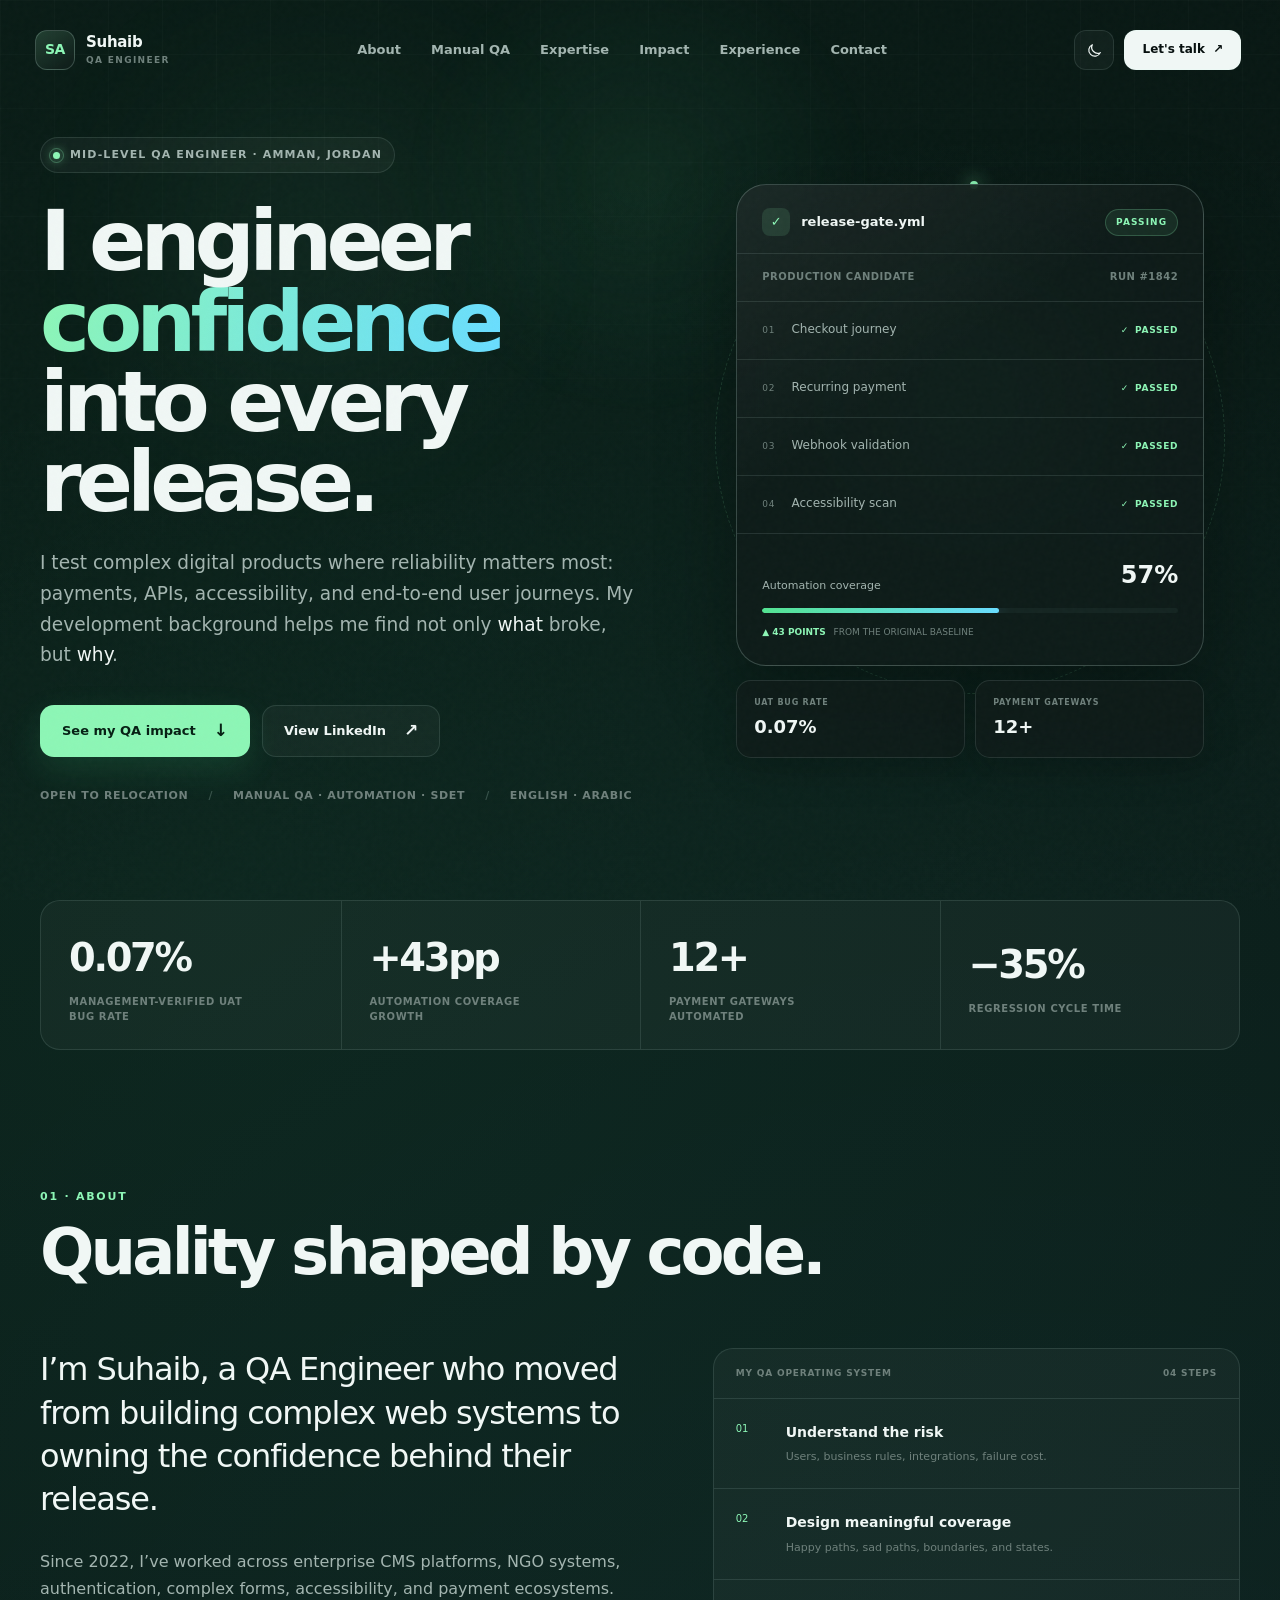
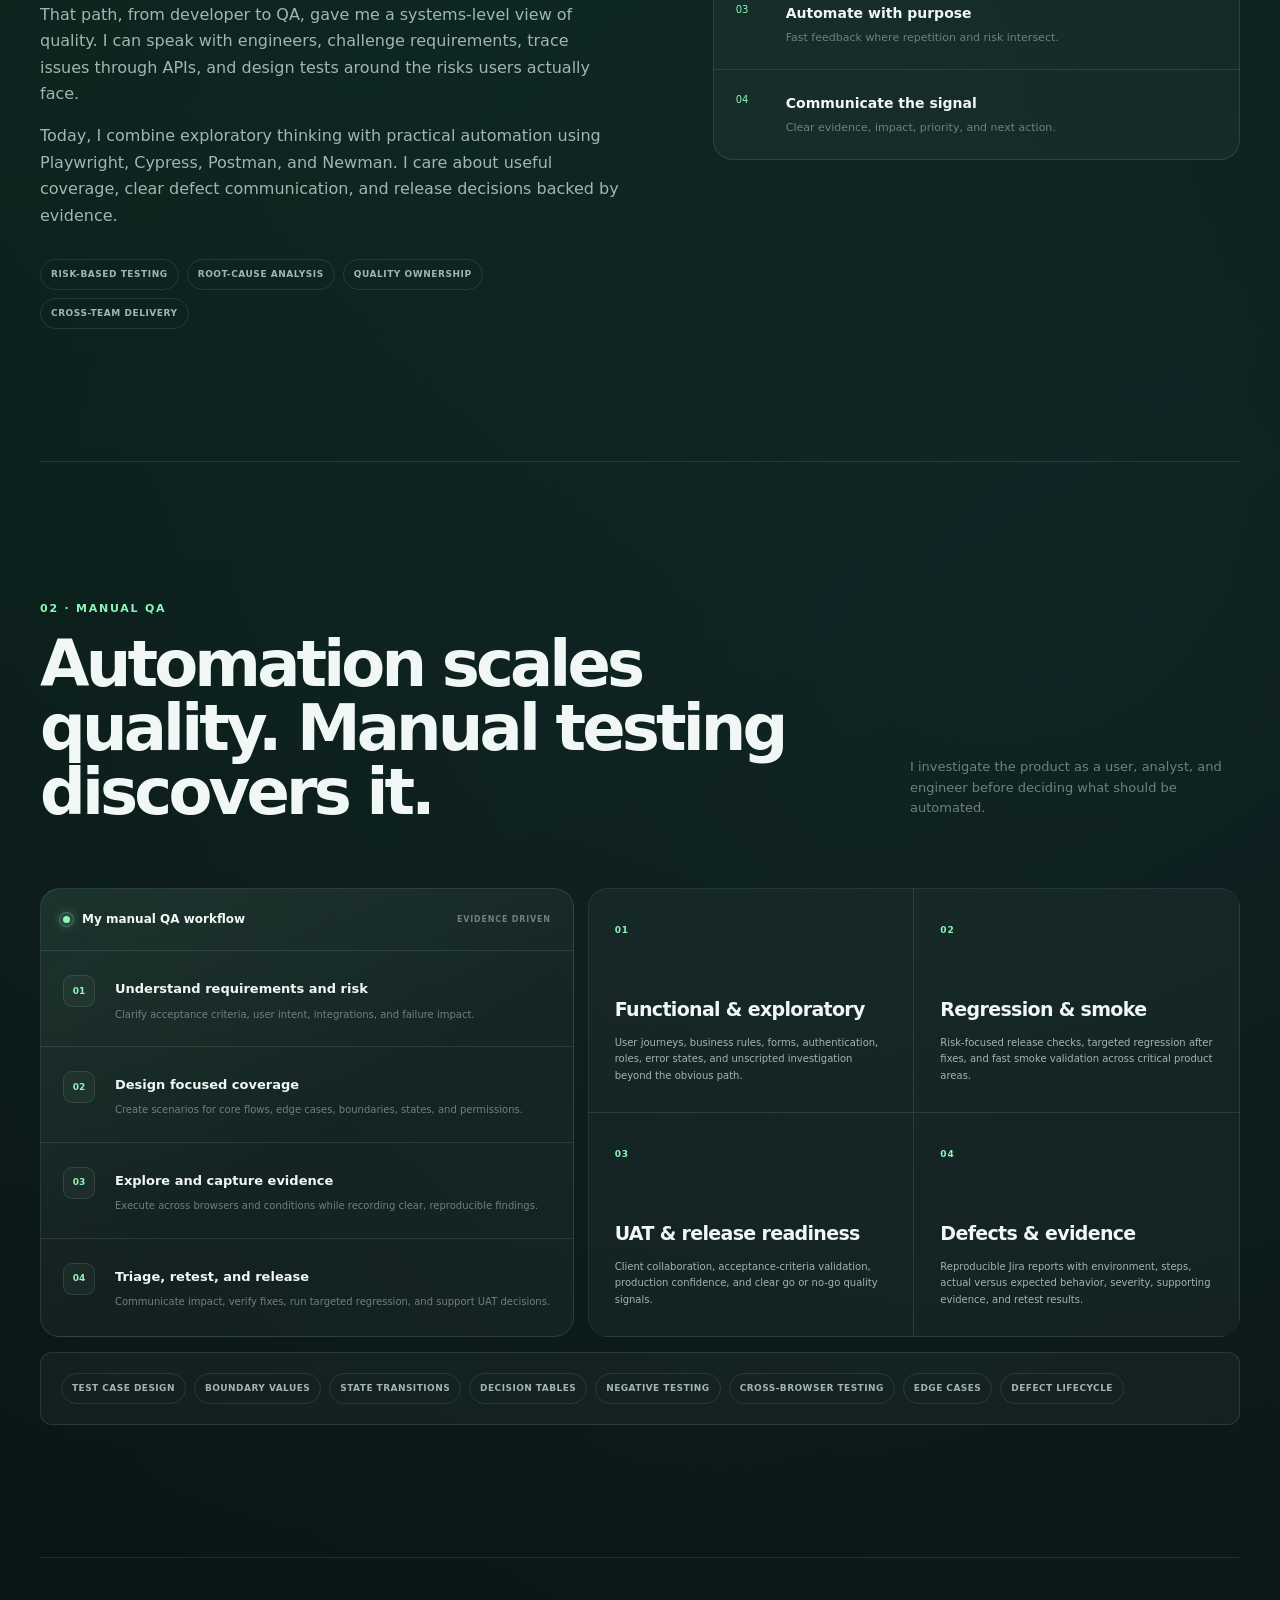
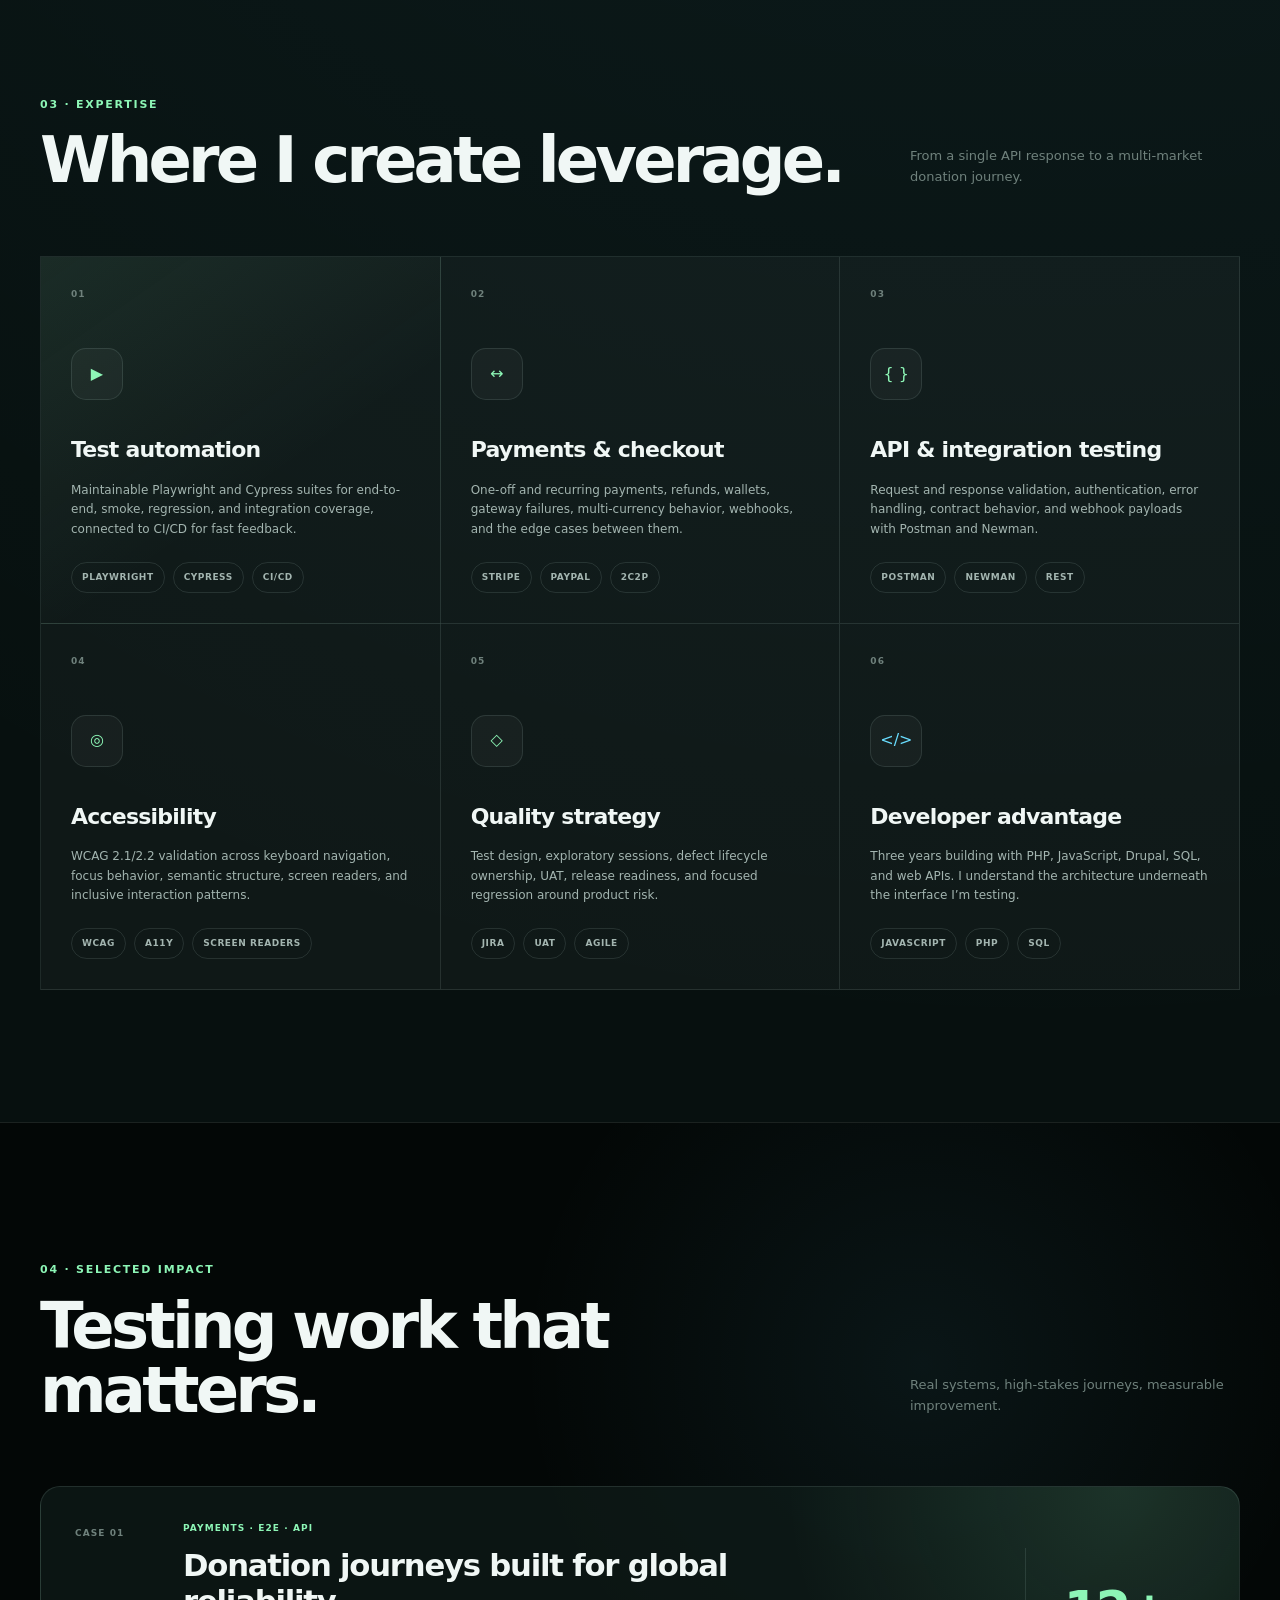
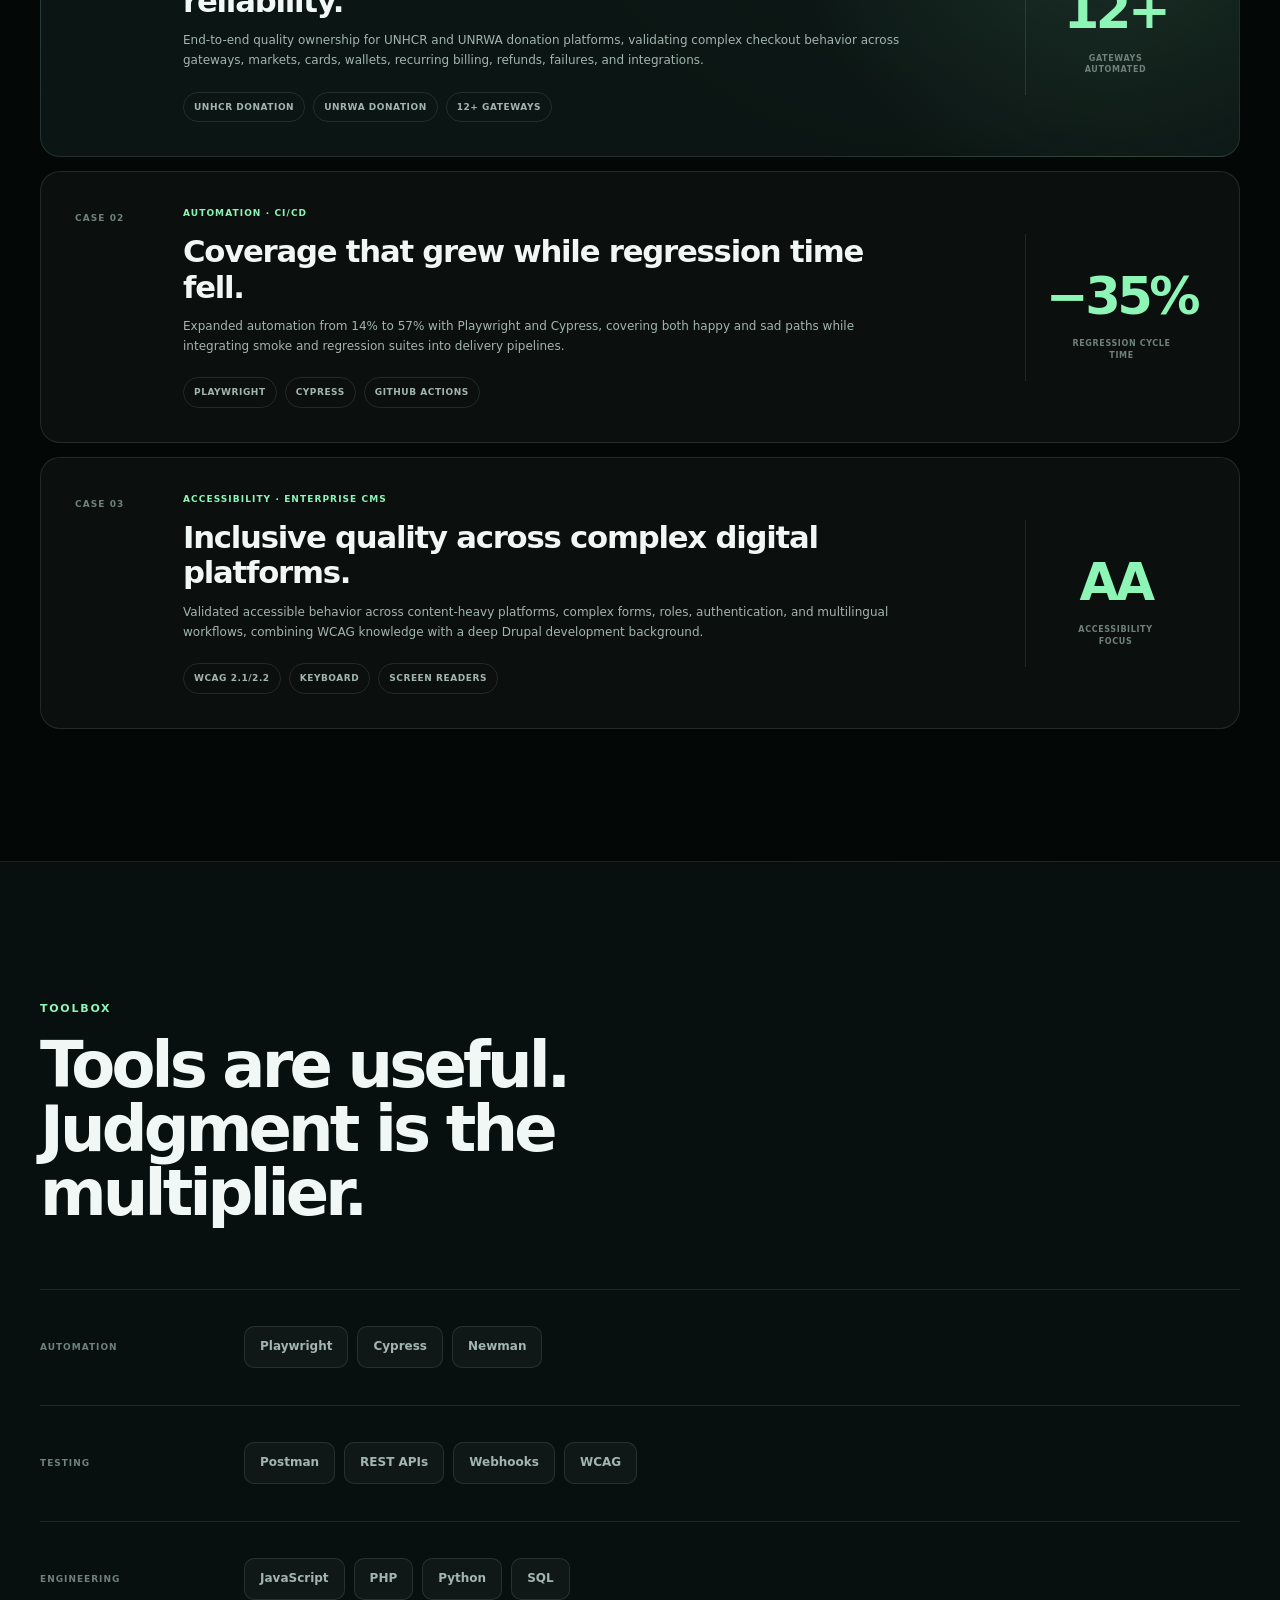
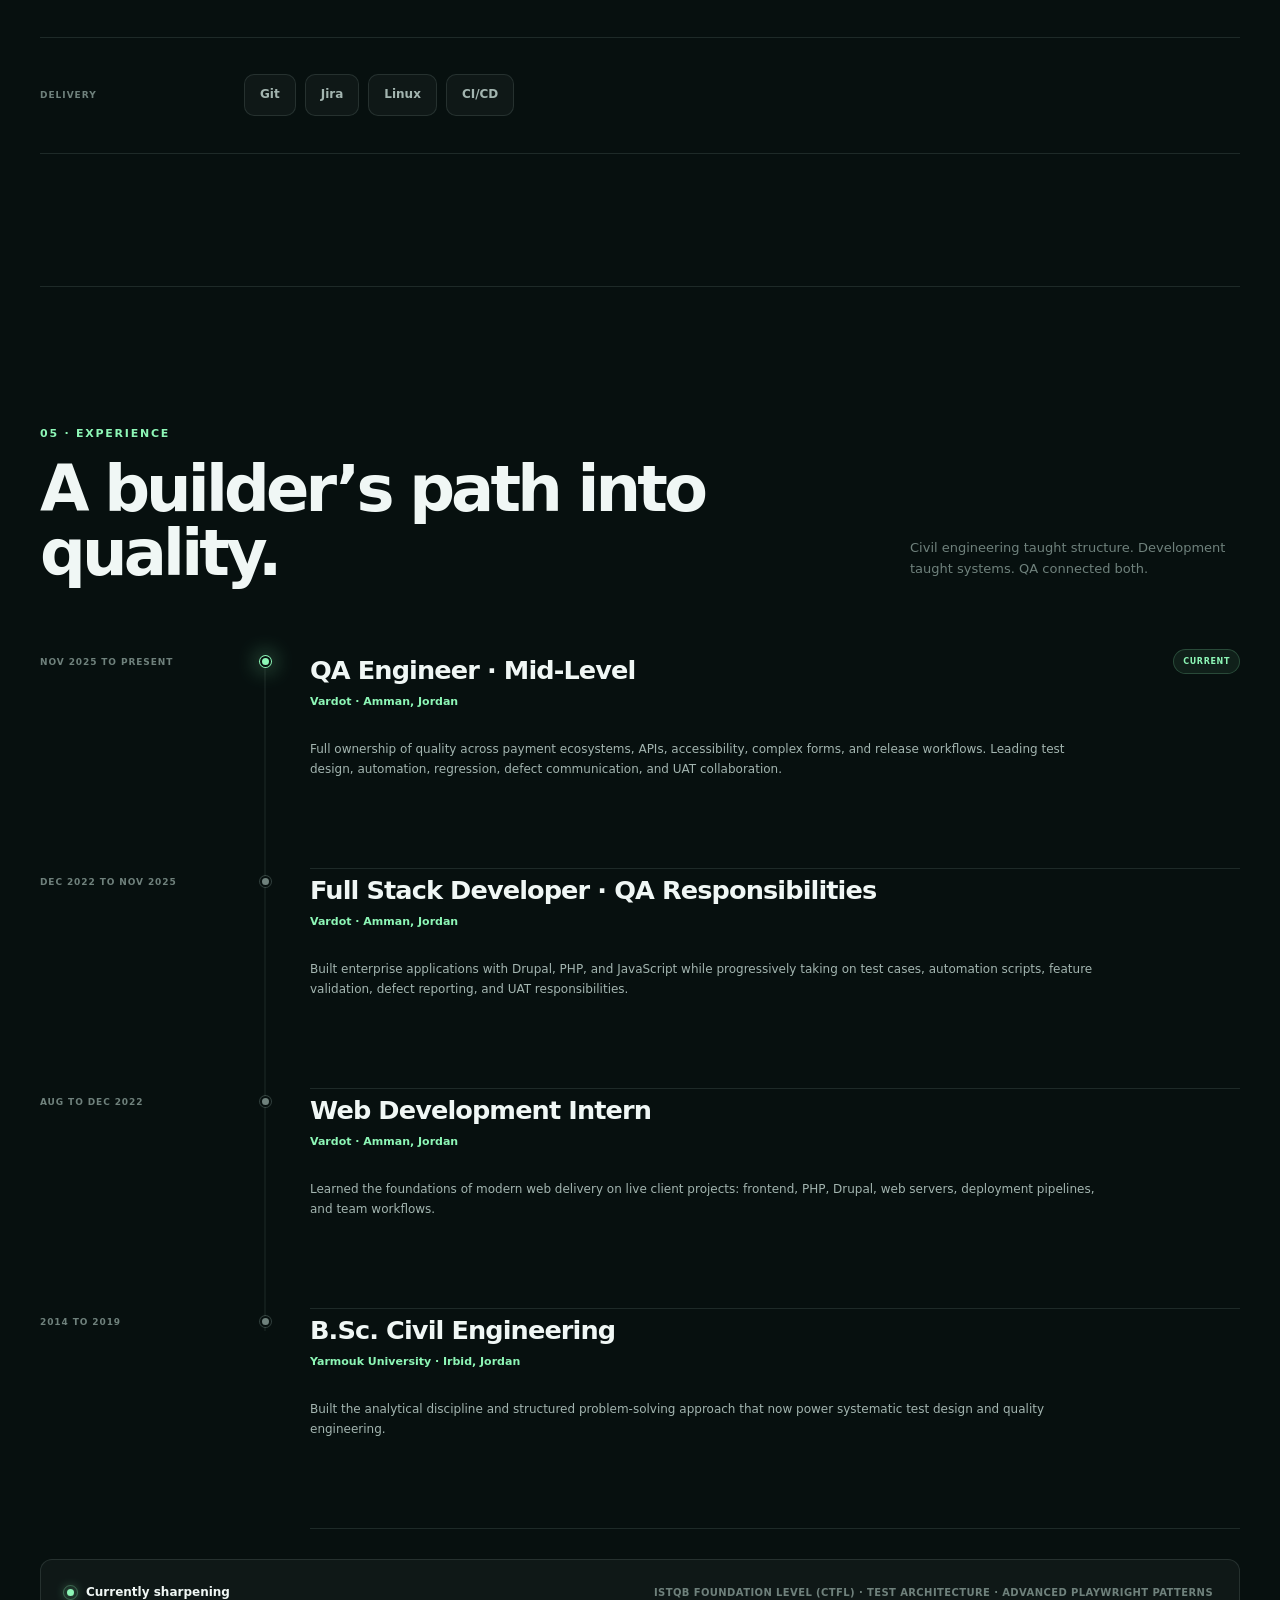
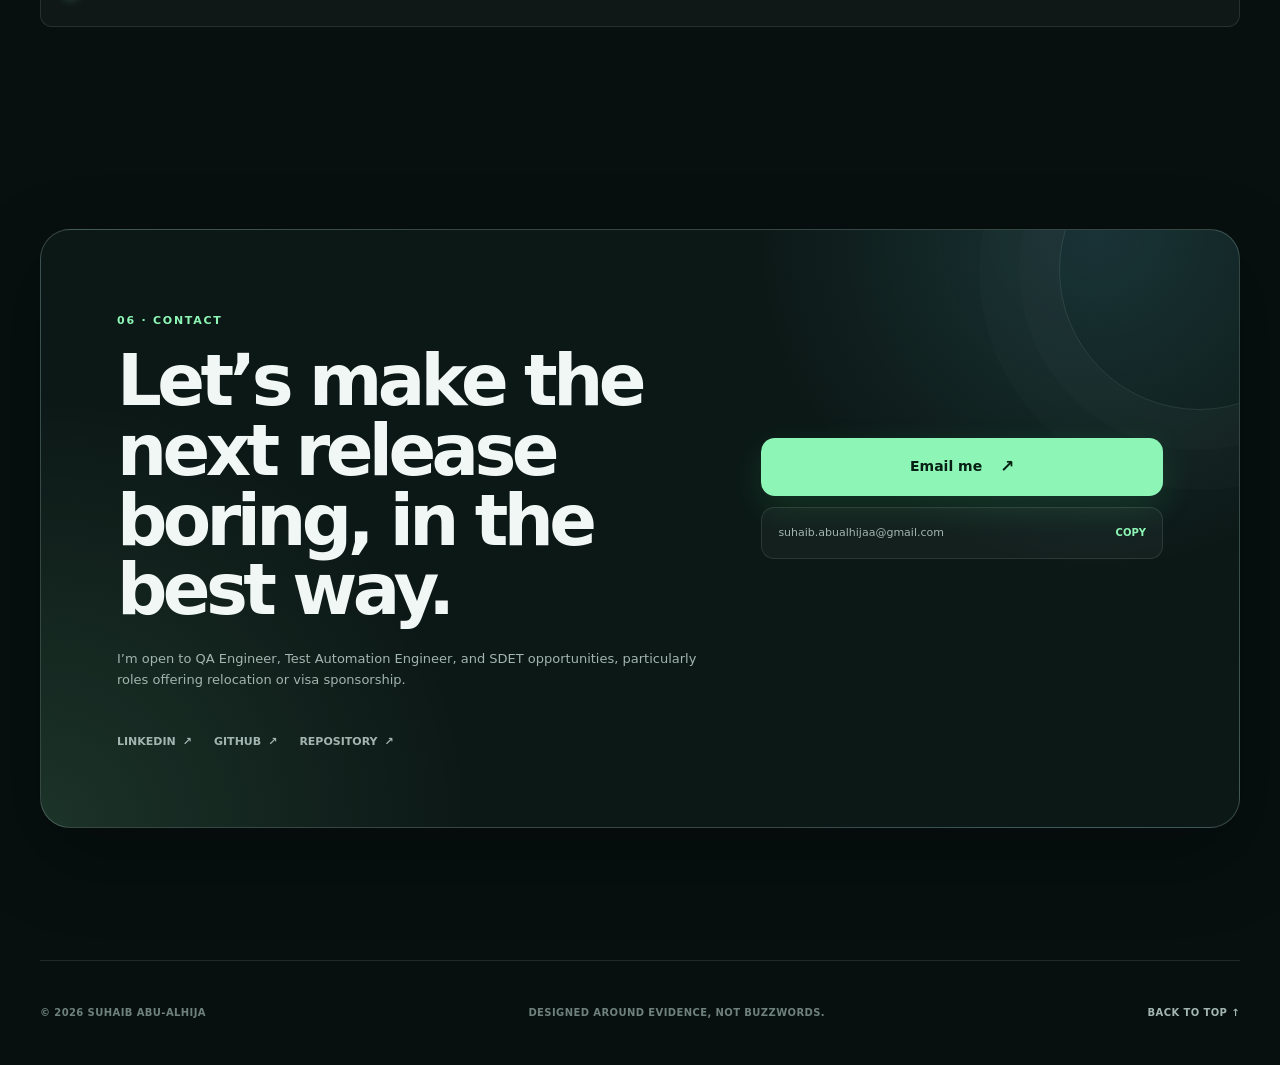
==== commit a44e3ffe: "Optimize mobile rendering performance" ====
--- a/index.html
+++ b/index.html
@@ -29,12 +29,6 @@
     />
     <meta name="twitter:image" content="https://abualhija.github.io/portfolio/og-image.png" />
     <link rel="canonical" href="https://abualhija.github.io/portfolio/" />
-    <link rel="preconnect" href="https://fonts.googleapis.com" />
-    <link rel="preconnect" href="https://fonts.gstatic.com" crossorigin />
-    <link
-      href="https://fonts.googleapis.com/css2?family=Inter:wght@400;500;600;700&family=Space+Grotesk:wght@500;600;700&display=swap"
-      rel="stylesheet"
-    />
     <link rel="icon" type="image/svg+xml" href="favicon.svg" />
     <link rel="icon" type="image/png" sizes="32x32" href="favicon-32x32.png" />
     <link rel="apple-touch-icon" href="apple-touch-icon.png" />
--- a/qa-portfolio.css
+++ b/qa-portfolio.css
@@ -16,8 +16,8 @@
   --accent-ink: #062014;
   --danger: #ff7e8e;
   --shadow: 0 28px 80px rgba(0, 0, 0, 0.32);
-  --display: "Space Grotesk", "Inter", sans-serif;
-  --body: "Inter", system-ui, -apple-system, BlinkMacSystemFont, "Segoe UI", sans-serif;
+  --display: "Avenir Next", "Segoe UI Variable Display", "Segoe UI", system-ui, sans-serif;
+  --body: system-ui, -apple-system, BlinkMacSystemFont, "Segoe UI", sans-serif;
   --radius-sm: 12px;
   --radius-md: 20px;
   --radius-lg: 30px;
@@ -1815,6 +1815,42 @@
 @media (max-width: 840px) {
   :root {
     --header-height: 66px;
+    --shadow: 0 18px 48px rgba(0, 0, 0, 0.2);
+  }
+
+  body {
+    background: var(--bg);
+    text-rendering: auto;
+  }
+
+  body::before,
+  body::after,
+  .cursor-glow,
+  .hero::before,
+  .hero-visual::before,
+  .orbit {
+    display: none;
+  }
+
+  main > section:not(.hero) {
+    content-visibility: auto;
+    contain-intrinsic-size: auto 900px;
+  }
+
+  [data-reveal] {
+    opacity: 1;
+    transform: none;
+    transition: none;
+  }
+
+  .status-dot::after {
+    animation: none;
+  }
+
+  .site-header.is-scrolled {
+    background: var(--bg);
+    box-shadow: 0 8px 24px rgba(0, 0, 0, 0.16);
+    backdrop-filter: none;
   }
 
   .section-pad {
@@ -1845,11 +1881,11 @@
     transform: translateY(-8px) scale(0.98);
     border: 1px solid var(--line);
     border-radius: 16px;
-    background: color-mix(in srgb, var(--bg) 92%, transparent);
+    background: var(--surface-solid);
     box-shadow: var(--shadow);
     opacity: 0;
     pointer-events: none;
-    backdrop-filter: blur(22px);
+    backdrop-filter: none;
     transition: opacity 0.2s ease, transform 0.2s ease;
   }
 
@@ -1898,11 +1934,18 @@
   }
 
   .hero-visual {
-    min-height: 570px;
+    min-height: auto;
   }
 
   .quality-console {
     width: min(92%, 520px);
+    background: var(--surface-solid);
+    box-shadow: 0 18px 48px rgba(0, 0, 0, 0.2);
+    backdrop-filter: none;
+  }
+
+  .quality-console.is-complete .coverage-track span {
+    transition: none;
   }
 
   .orbit-one {
@@ -2017,7 +2060,7 @@
   }
 
   .hero-visual {
-    min-height: 440px;
+    min-height: auto;
   }
 
   .quality-console {
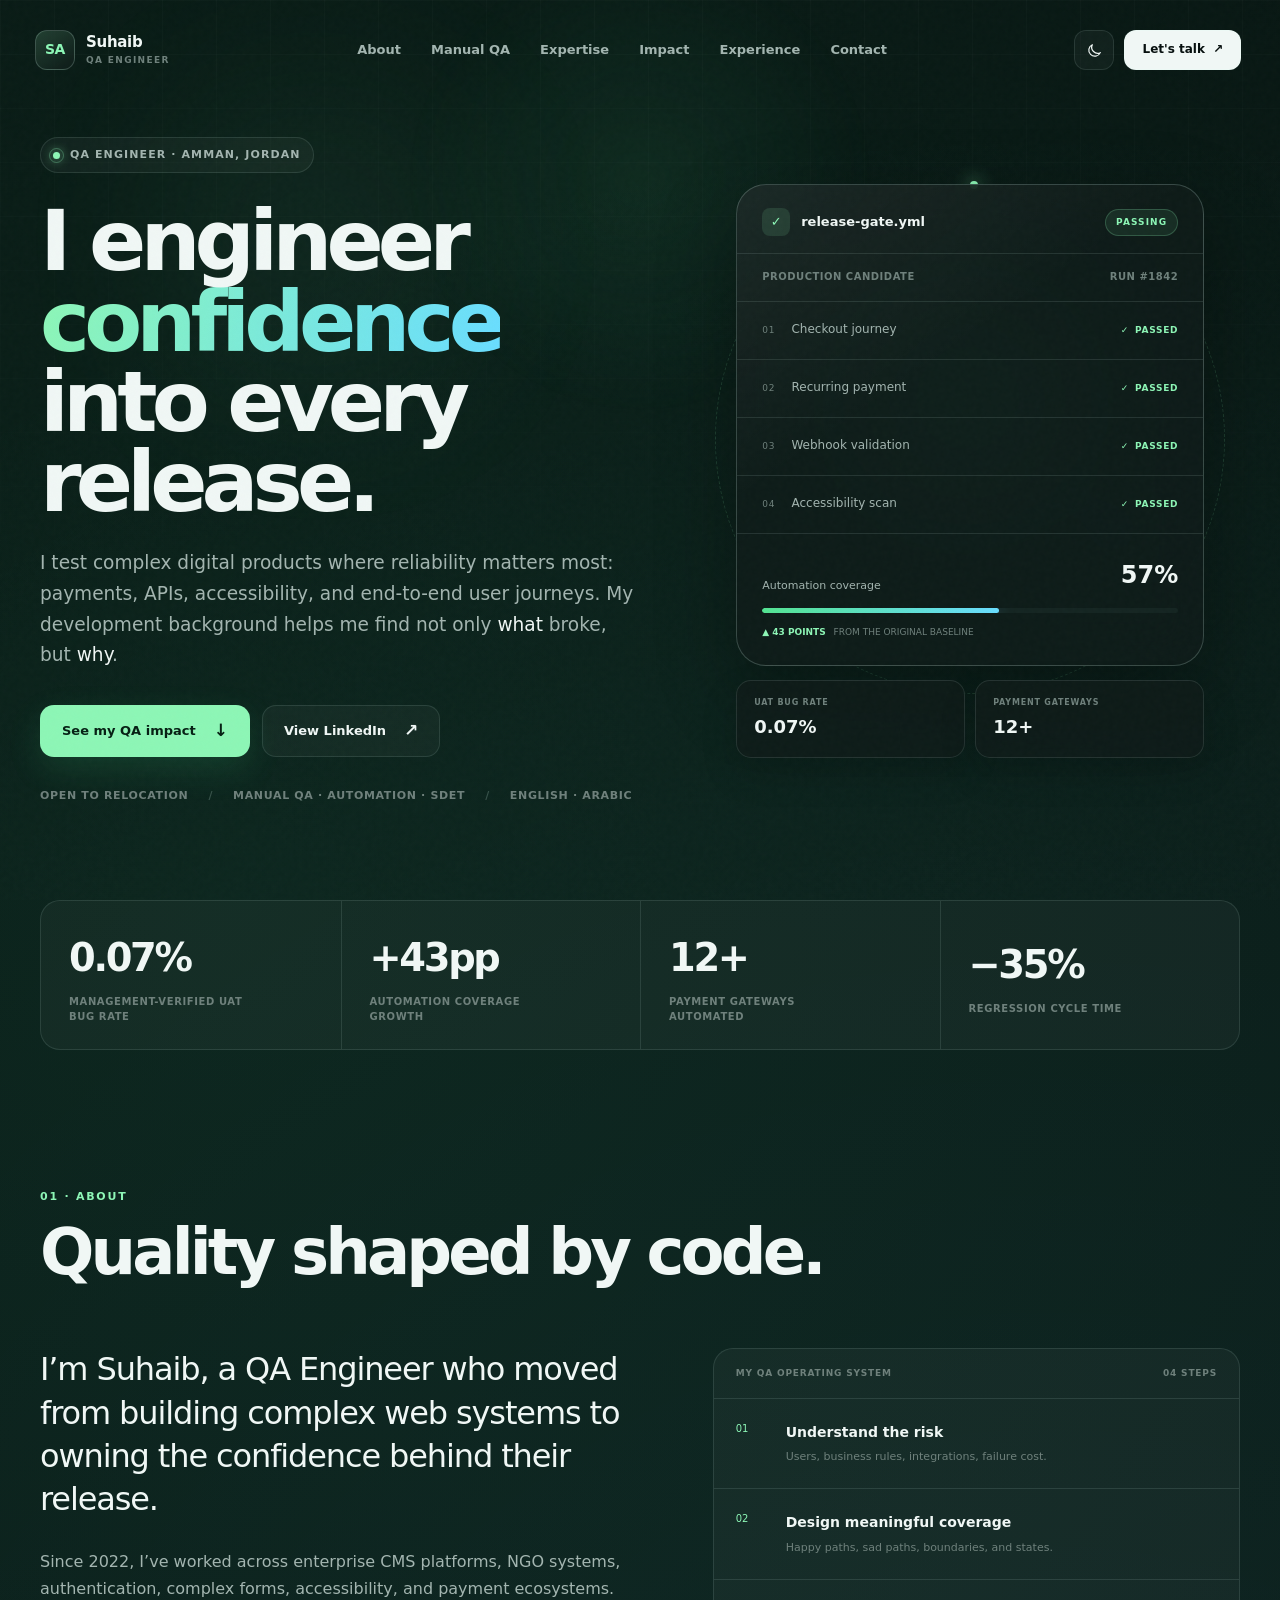
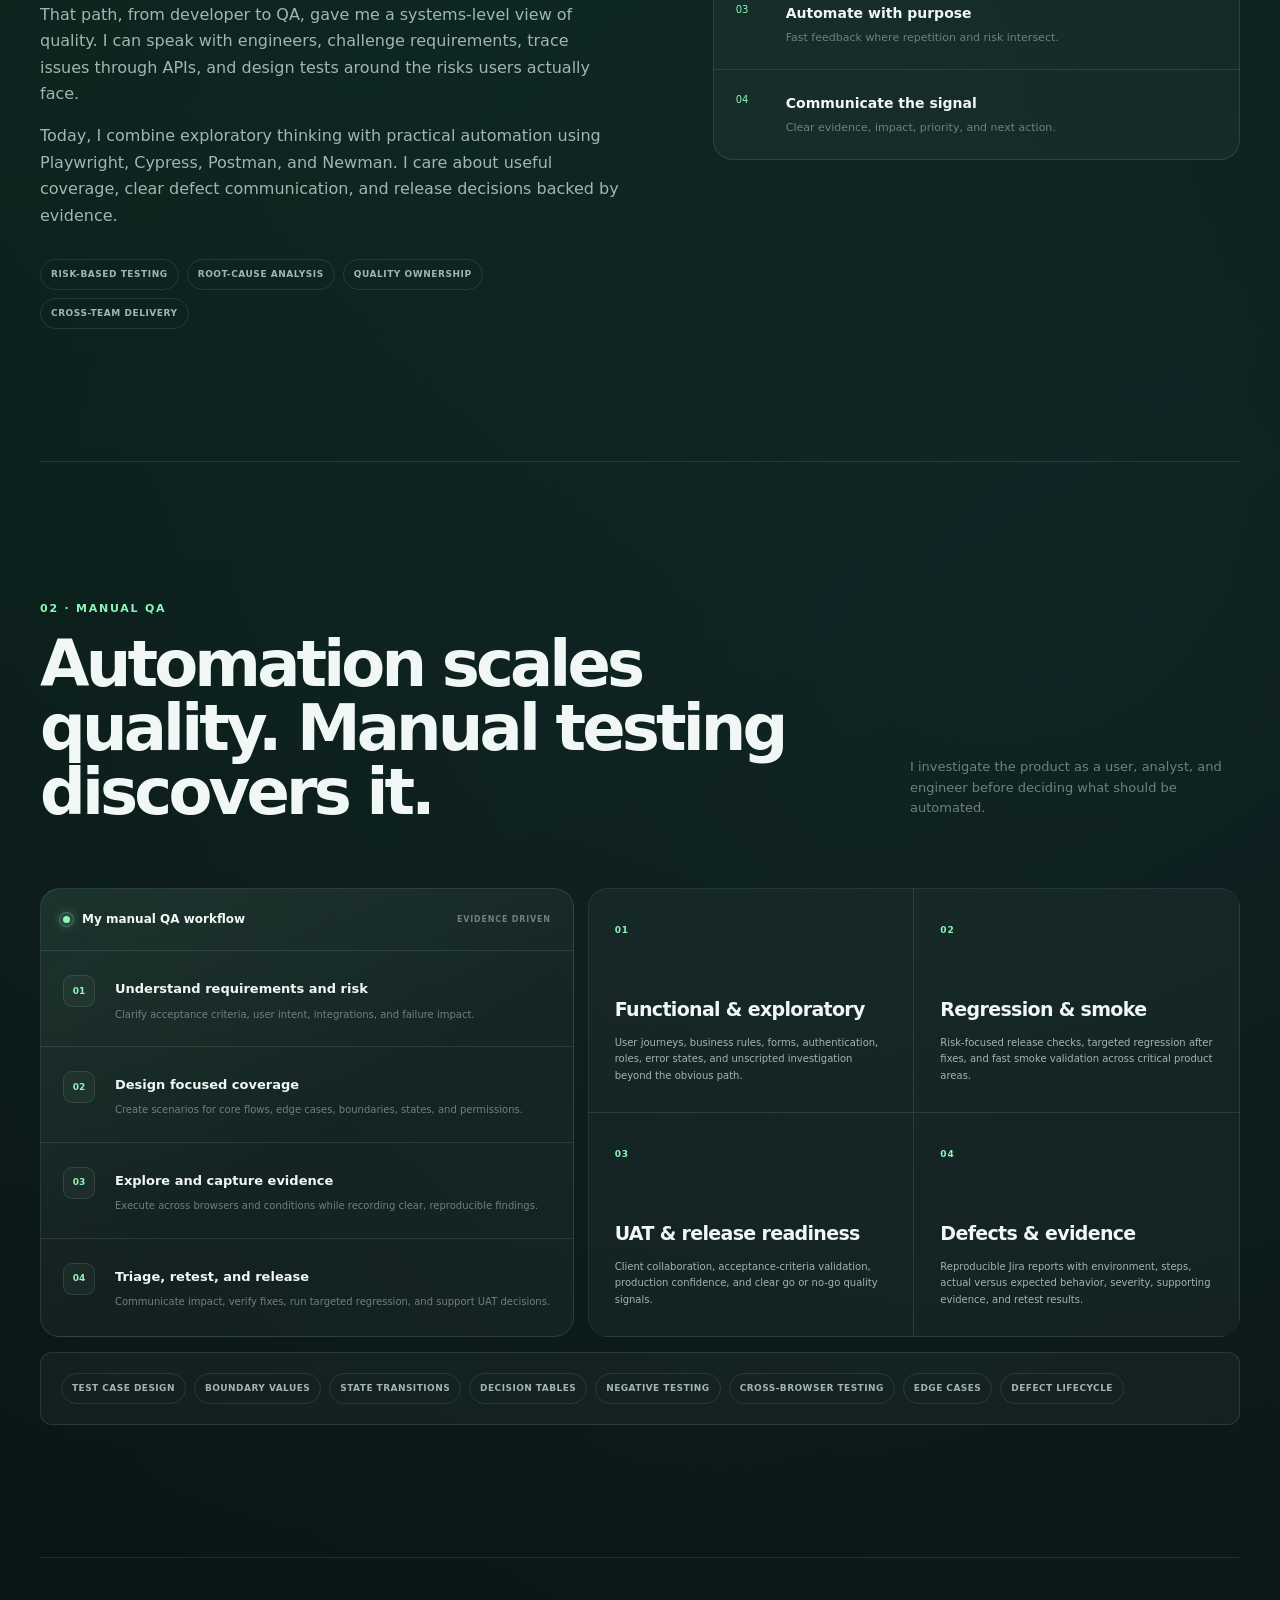
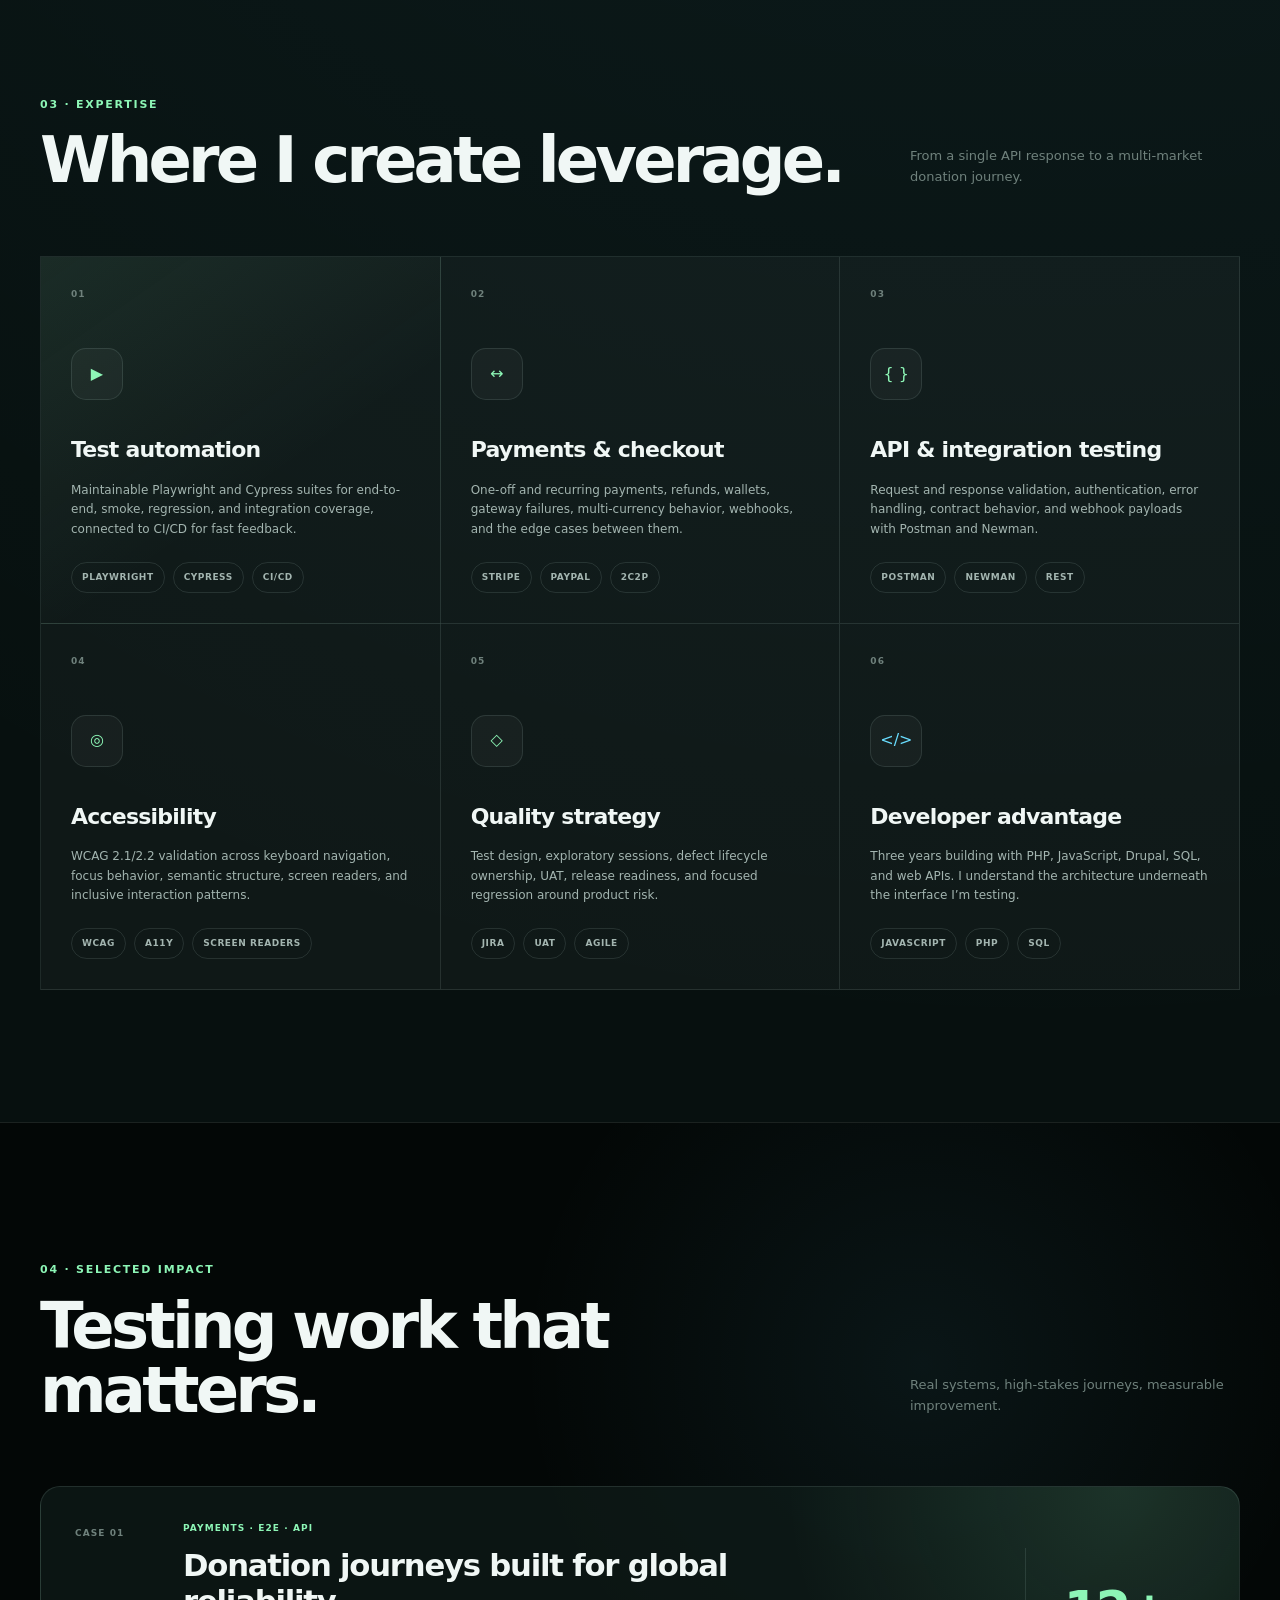
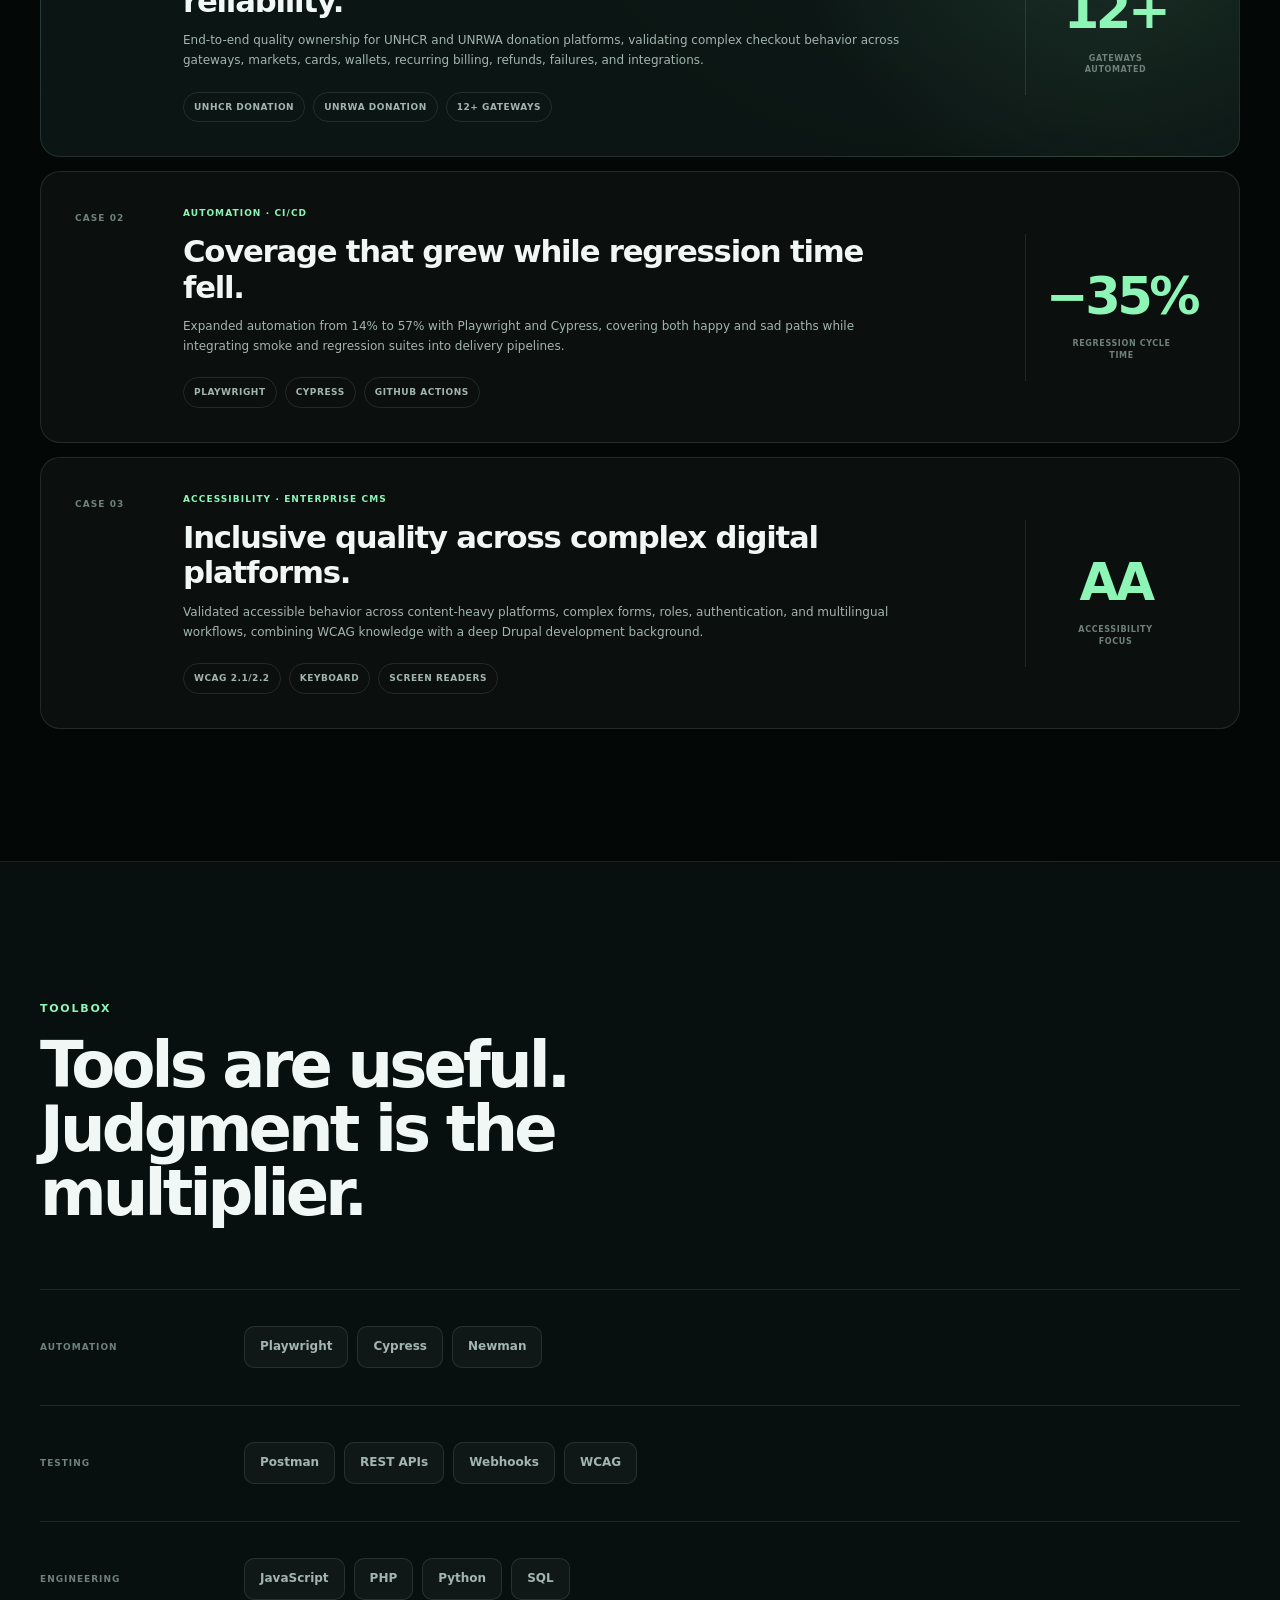
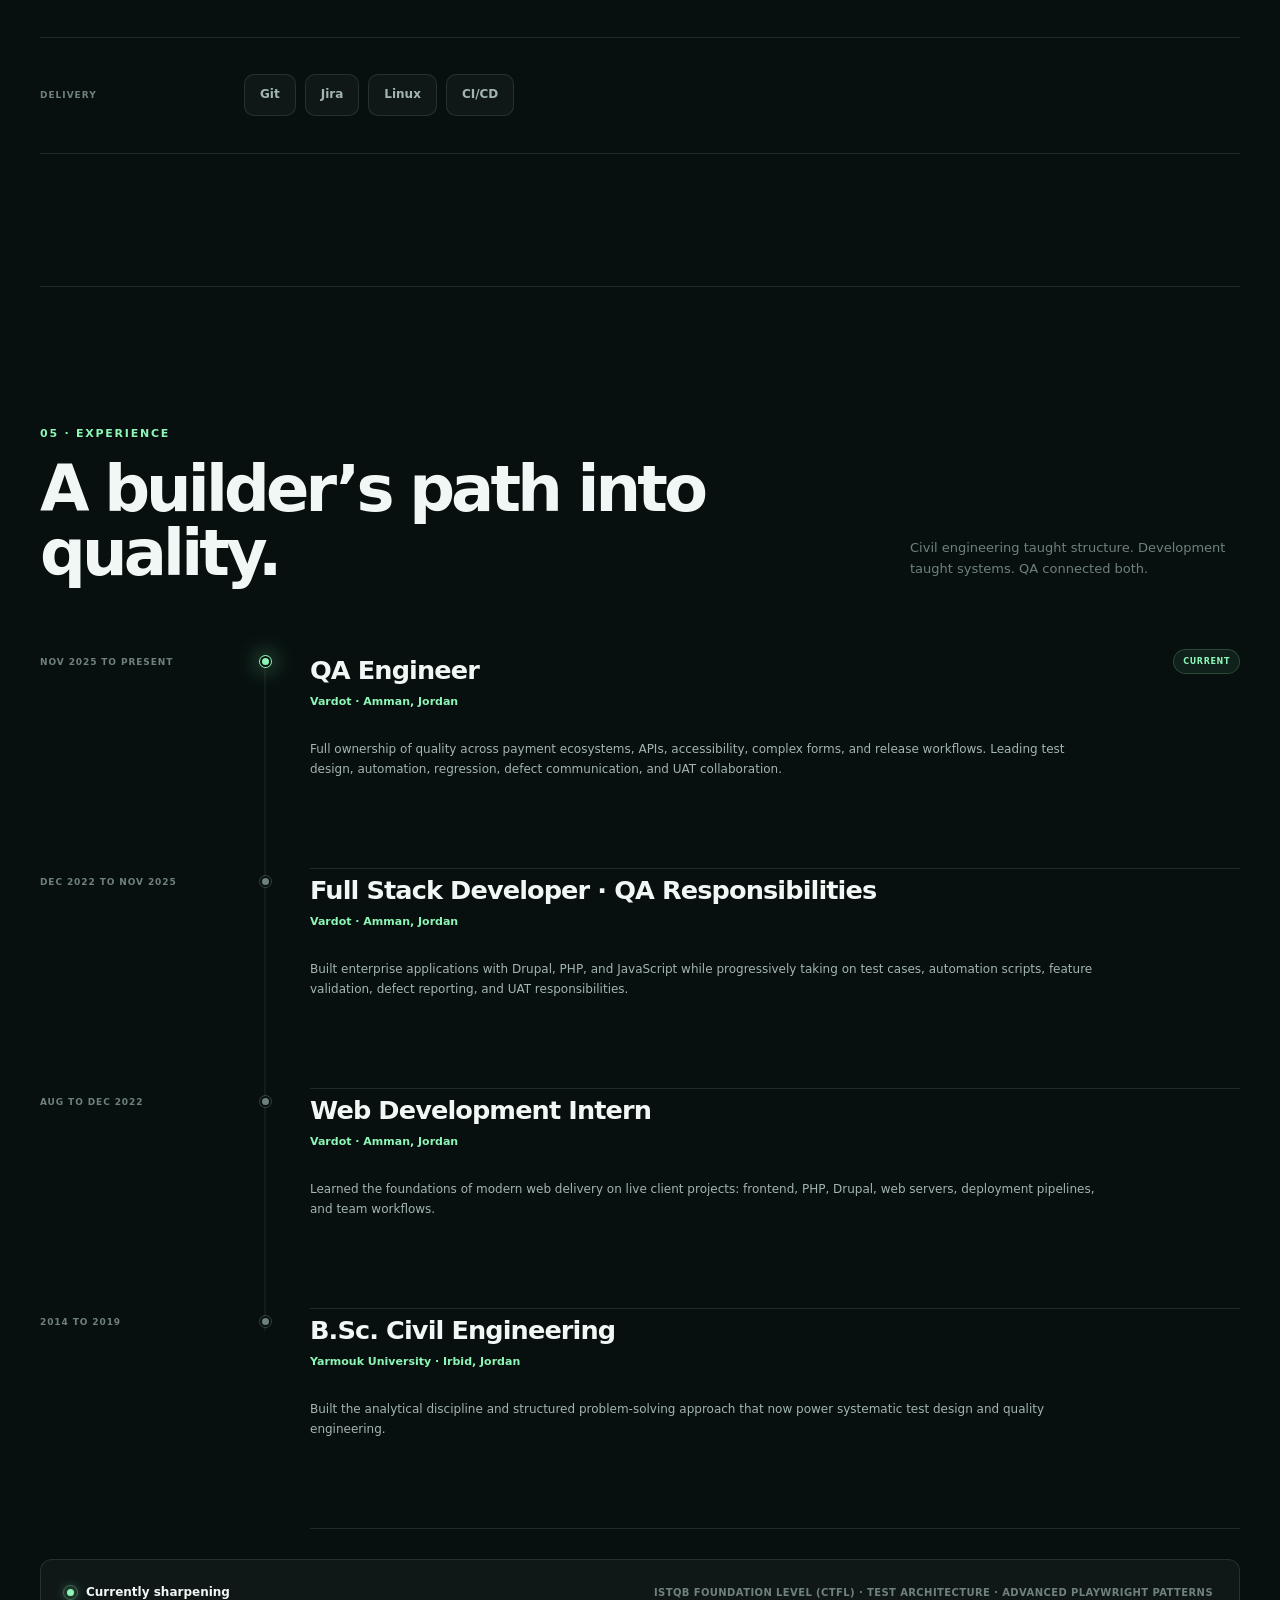
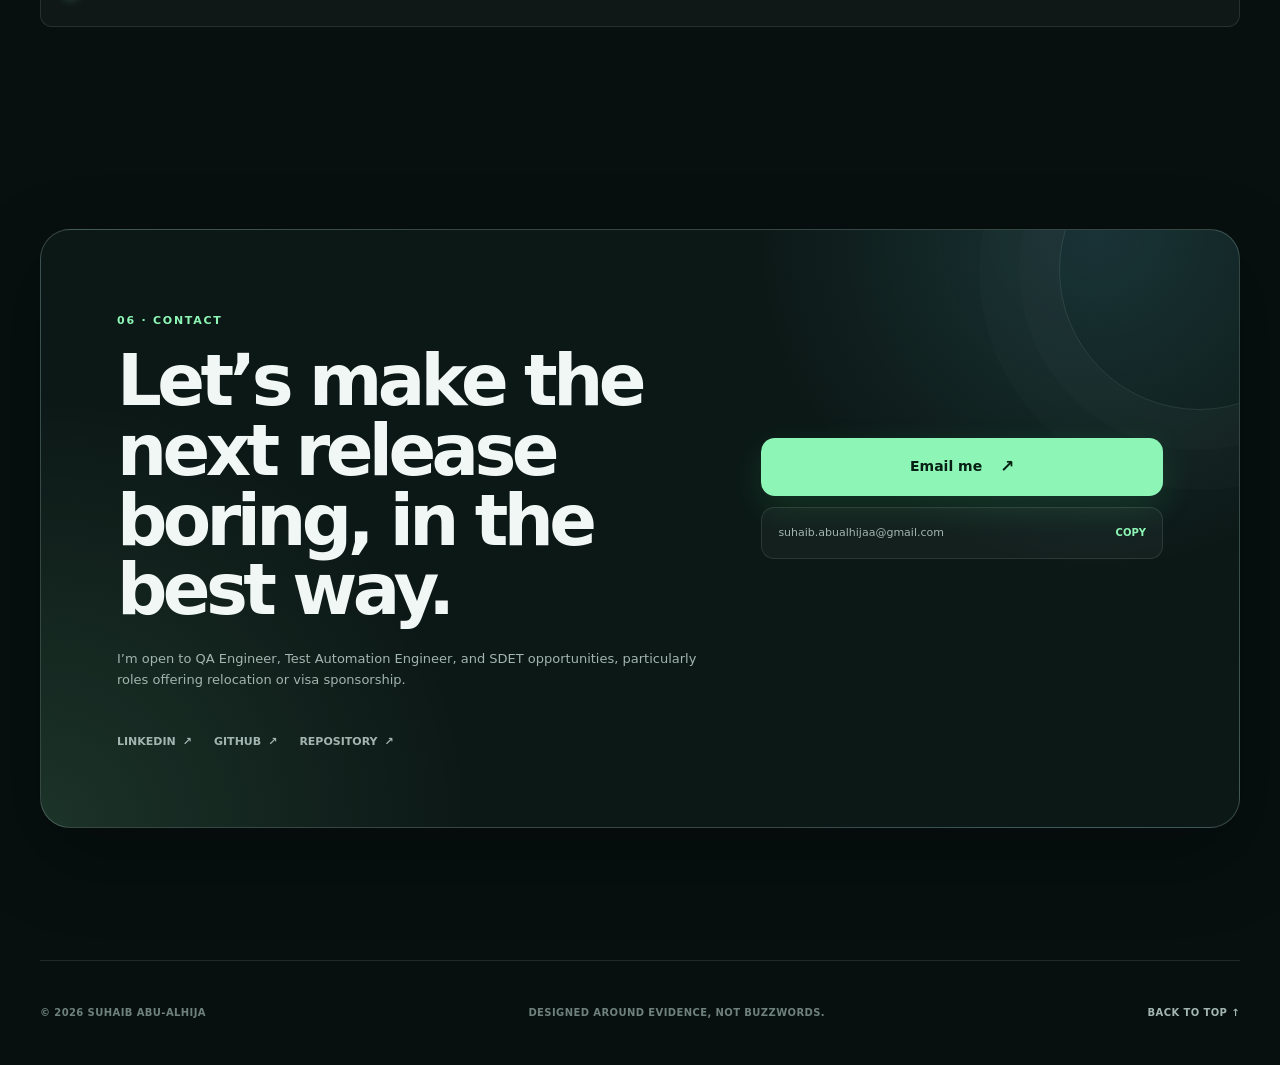
==== commit c2e1c906: "Remove level qualifier from QA title" ====
--- a/index.html
+++ b/index.html
@@ -5,7 +5,7 @@
     <meta name="viewport" content="width=device-width, initial-scale=1" />
     <meta
       name="description"
-      content="Portfolio of Suhaib Abu-Alhija, a mid-level QA Engineer specializing in test automation, payment ecosystems, API testing, accessibility, and reliable release engineering."
+      content="Portfolio of Suhaib Abu-Alhija, a QA Engineer specializing in test automation, payment ecosystems, API testing, accessibility, and reliable release engineering."
     />
     <meta name="author" content="Suhaib Abu-Alhija" />
     <meta name="theme-color" content="#07100f" />
@@ -33,7 +33,7 @@
     <link rel="icon" type="image/png" sizes="32x32" href="favicon-32x32.png" />
     <link rel="apple-touch-icon" href="apple-touch-icon.png" />
     <link rel="manifest" href="site.webmanifest" />
-    <link rel="stylesheet" href="qa-portfolio.css" />
+    <link rel="stylesheet" href="qa-portfolio.css?v=mobile-1" />
     <title>Suhaib Abu-Alhija | QA Engineer & Test Automation</title>
   </head>
   <body>
@@ -87,7 +87,7 @@
         <div class="hero-copy" data-reveal>
           <div class="eyebrow">
             <span class="status-dot" aria-hidden="true"></span>
-            Mid-Level QA Engineer · Amman, Jordan
+            QA Engineer · Amman, Jordan
           </div>
           <h1>
             I engineer
@@ -549,7 +549,7 @@
             <div class="timeline-marker"><span></span></div>
             <div class="timeline-content">
               <div class="timeline-heading">
-                <div><h3>QA Engineer · Mid-Level</h3><p>Vardot · Amman, Jordan</p></div>
+                <div><h3>QA Engineer</h3><p>Vardot · Amman, Jordan</p></div>
                 <span>Current</span>
               </div>
               <p>
@@ -658,6 +658,6 @@
       <a href="#home">Back to top <span aria-hidden="true">↑</span></a>
     </footer>
 
-    <script src="qa-portfolio.js"></script>
+    <script src="qa-portfolio.js?v=mobile-1"></script>
   </body>
 </html>
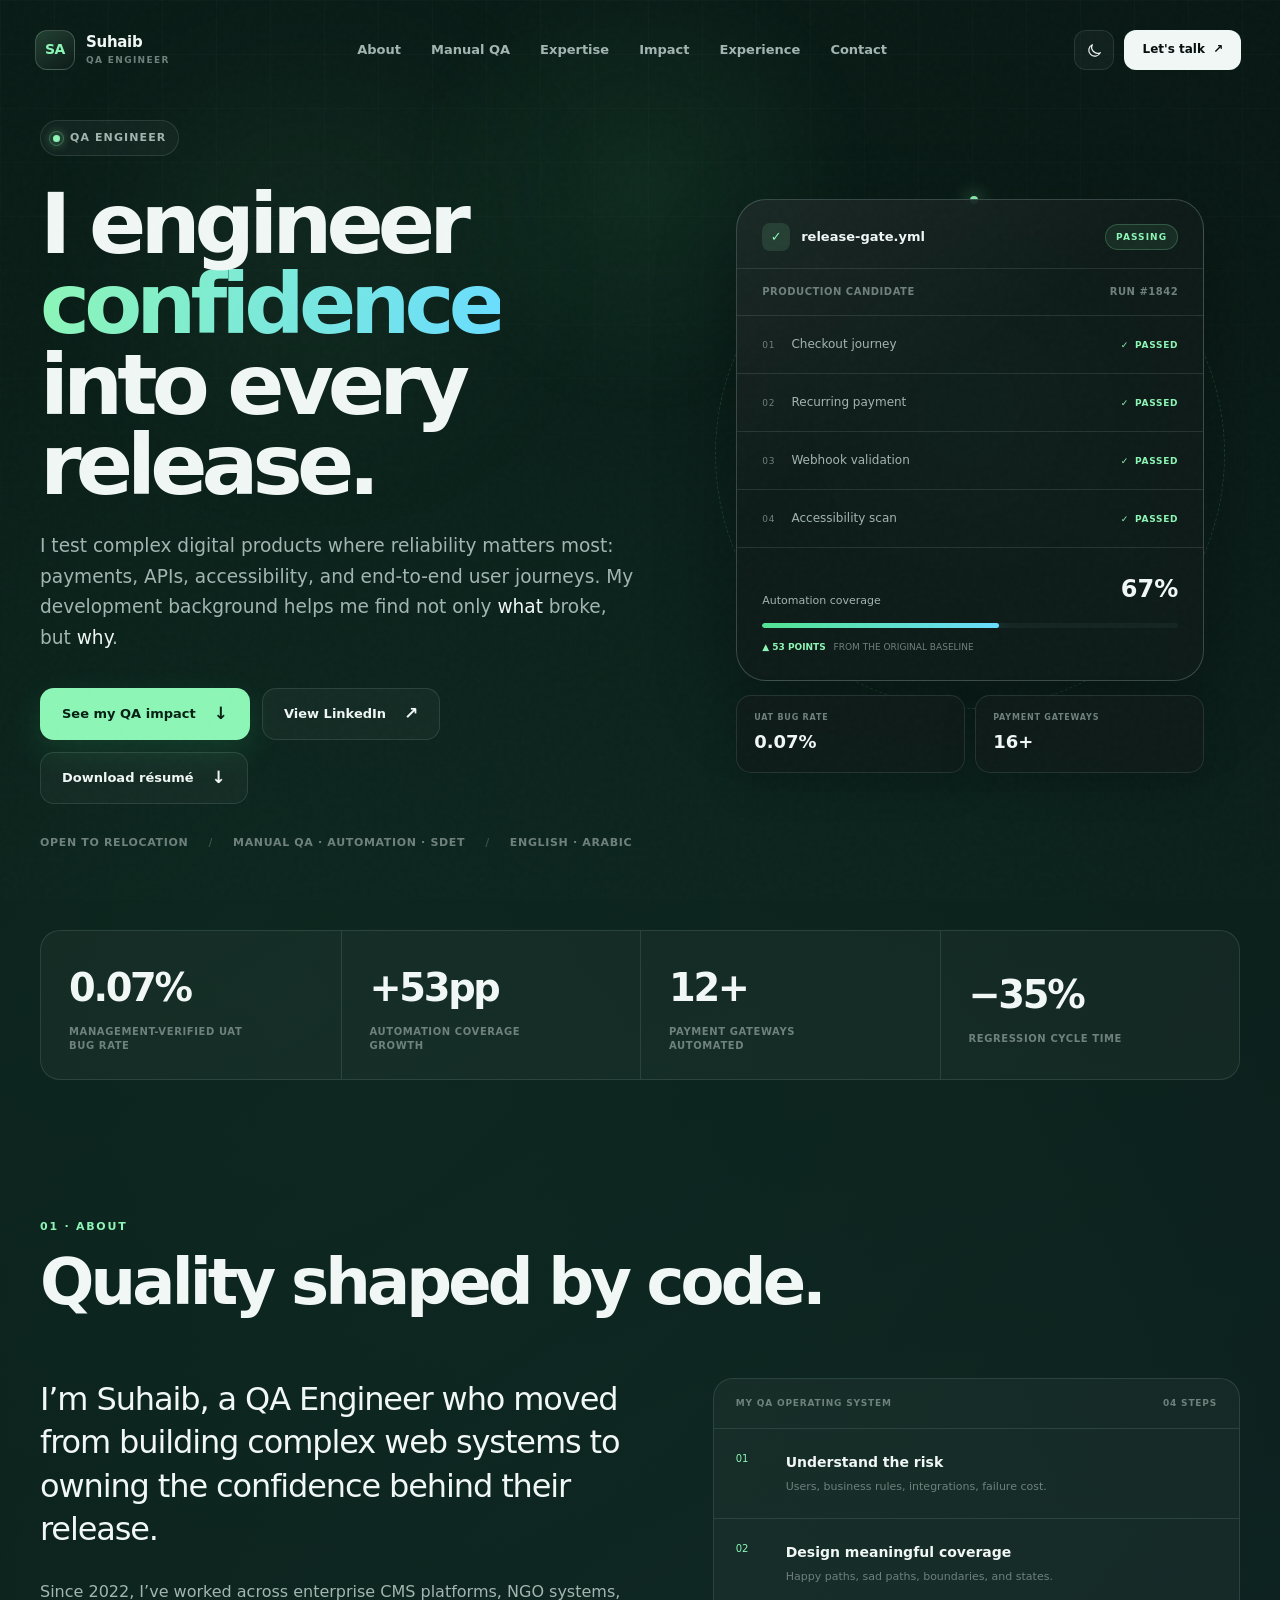
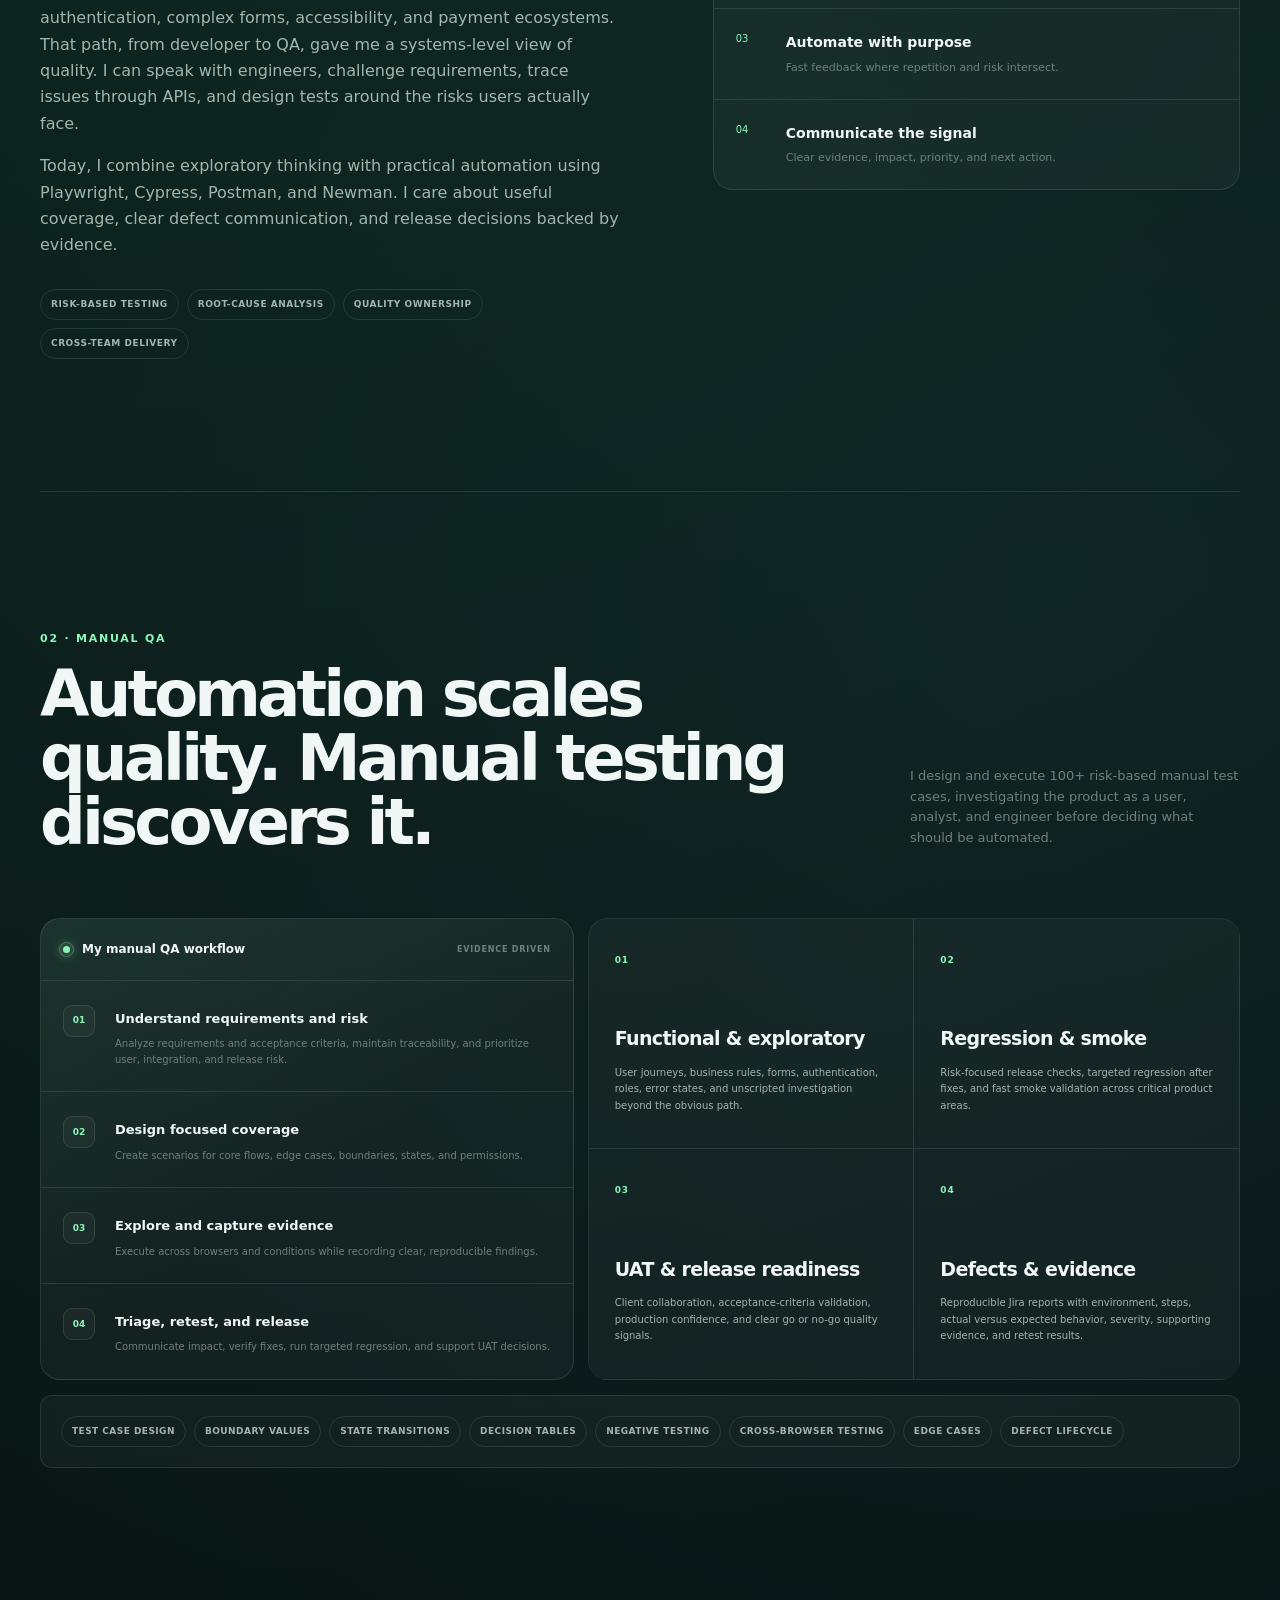
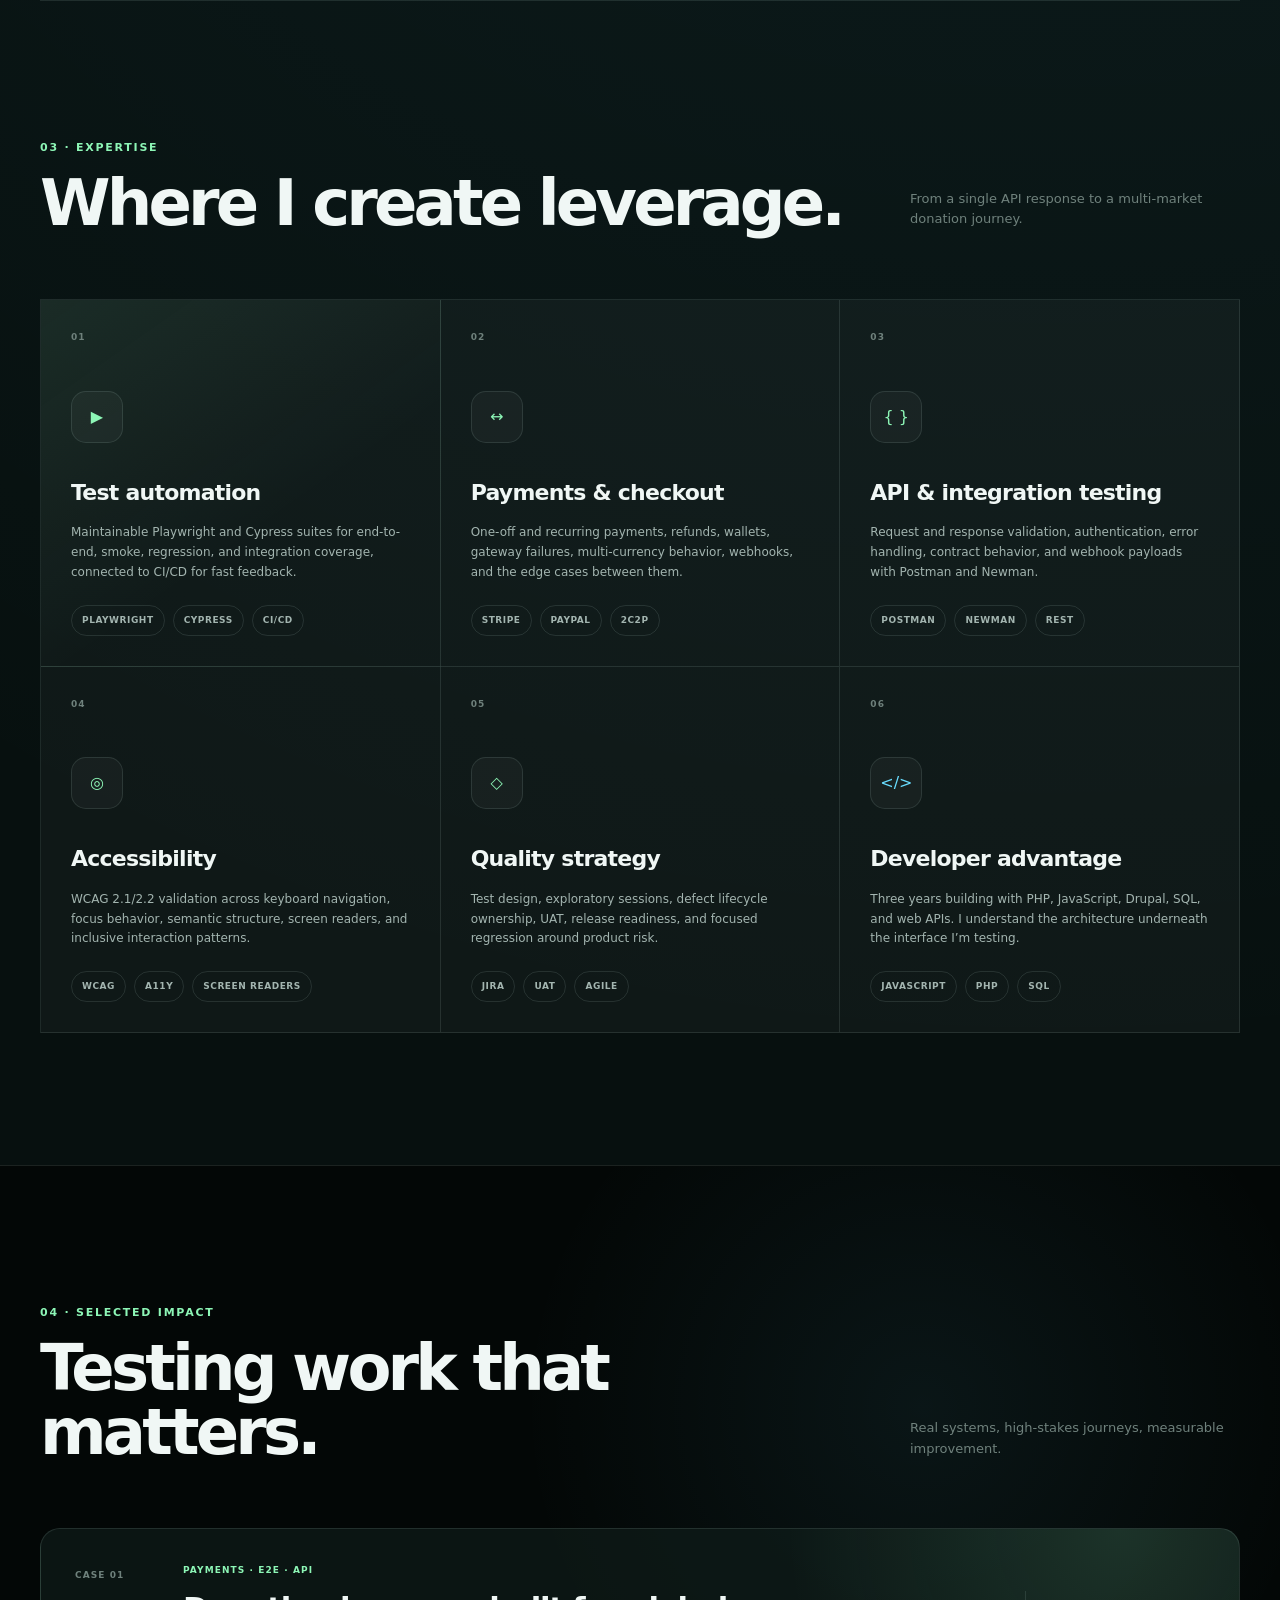
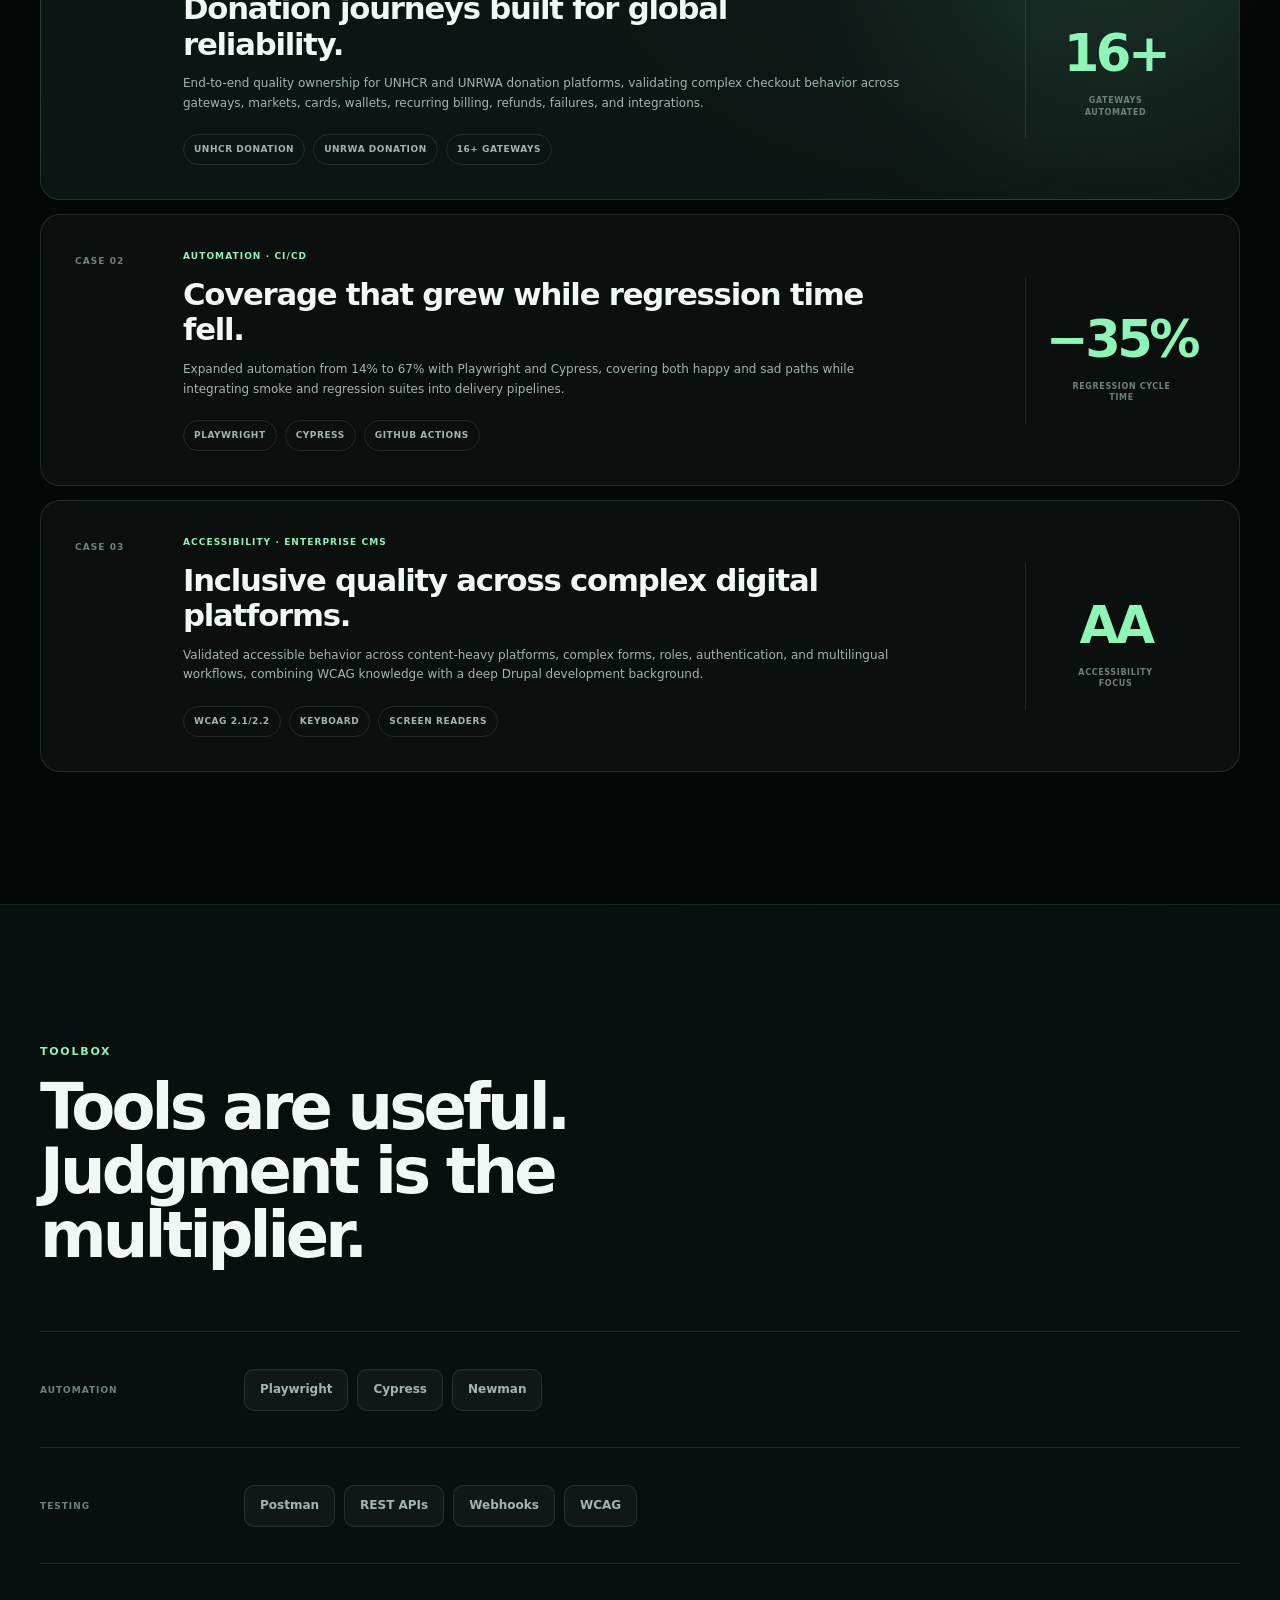
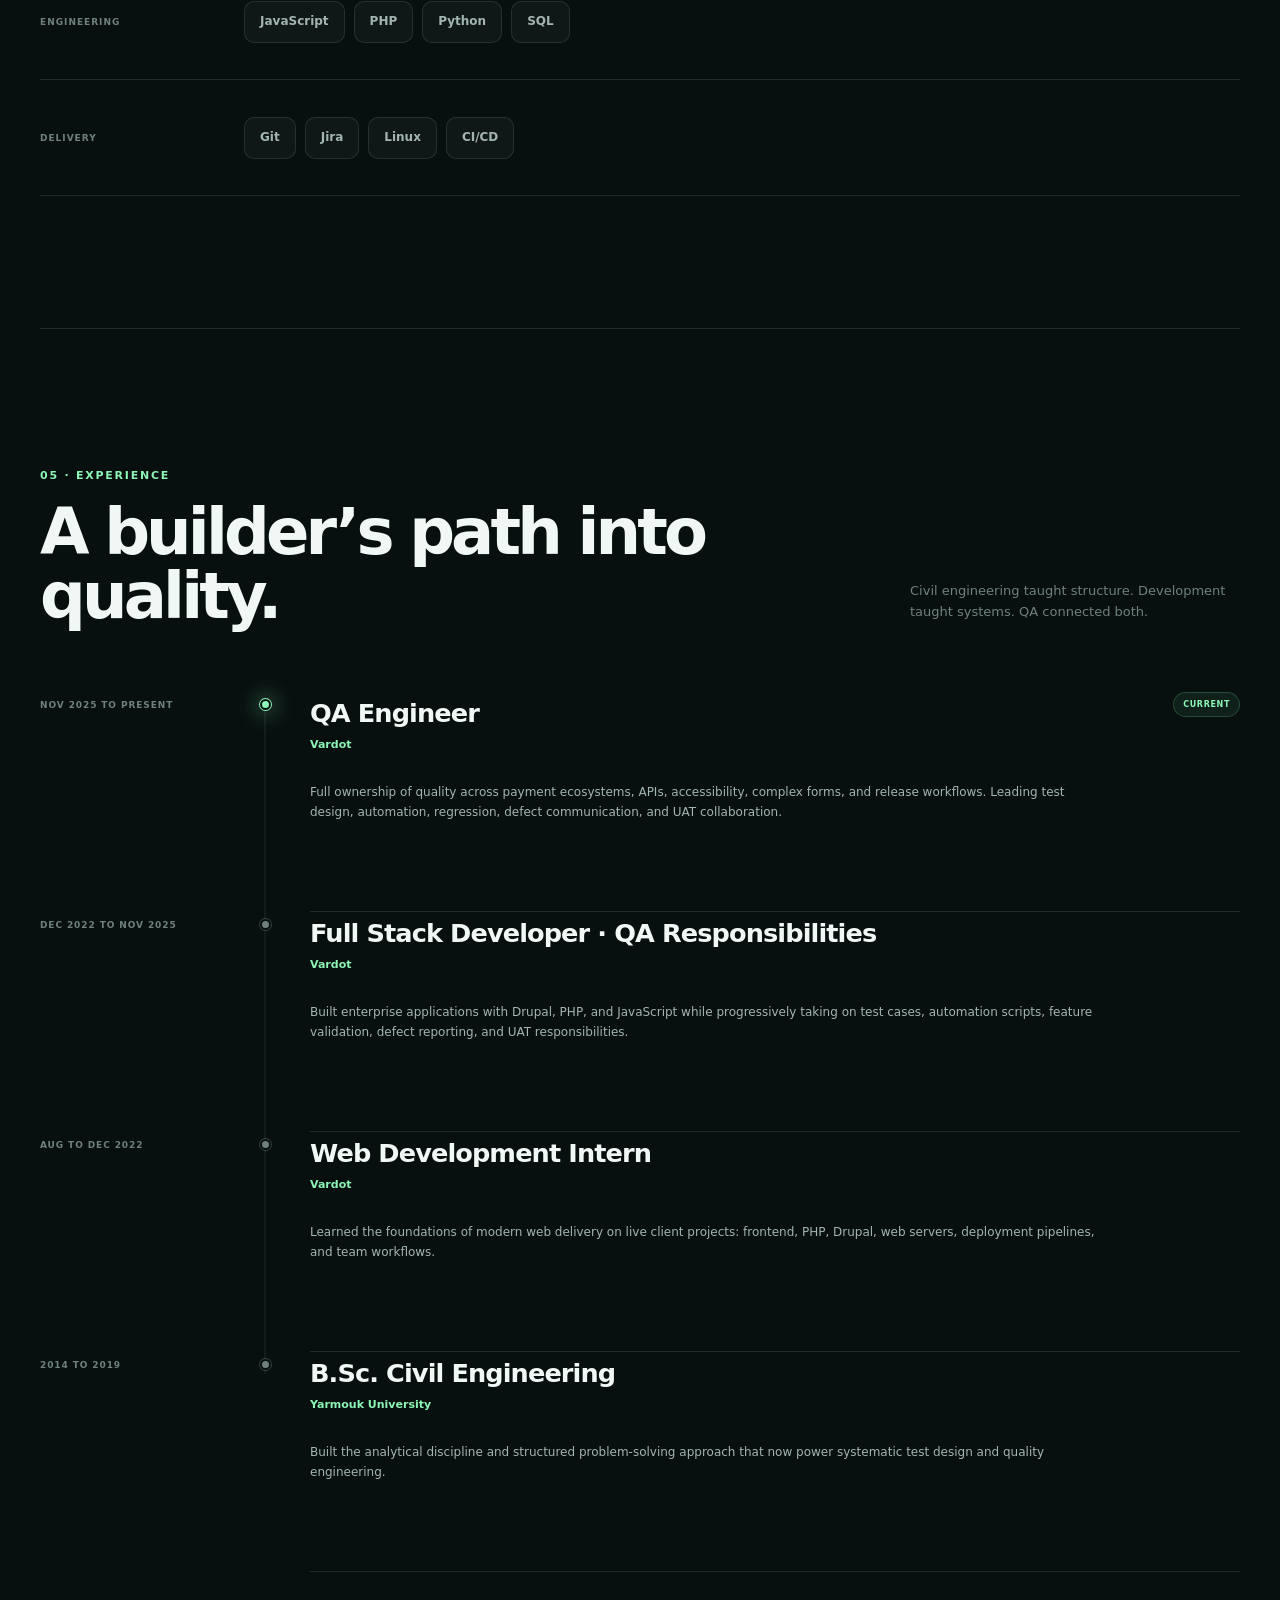
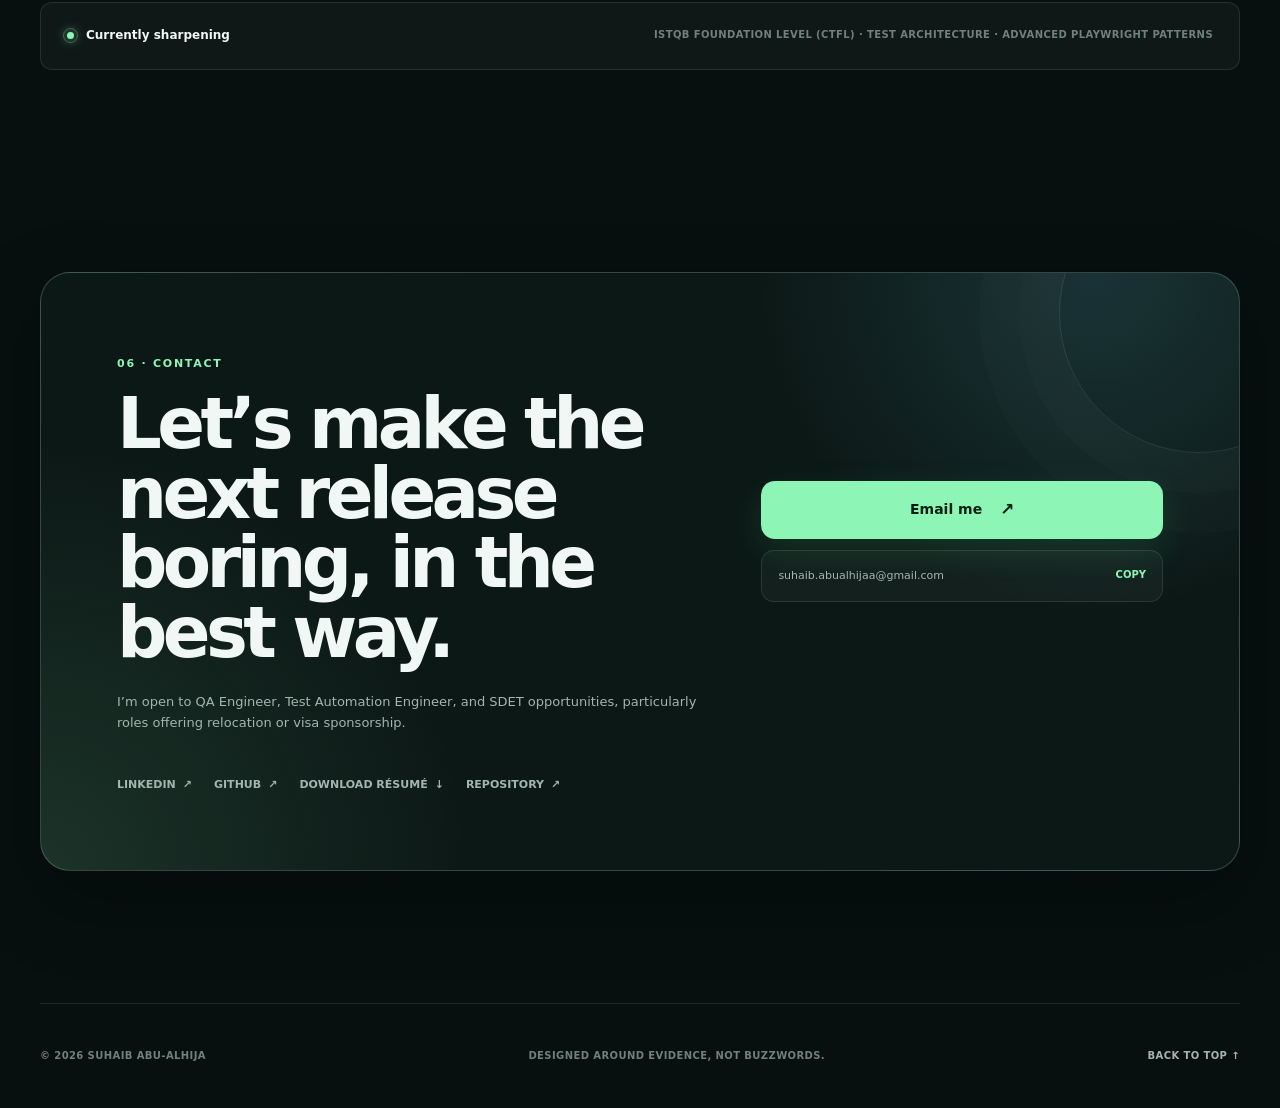
==== commit 1f58191d: "Update portfolio content and add resume download" ====
--- a/index.html
+++ b/index.html
@@ -87,7 +87,7 @@
         <div class="hero-copy" data-reveal>
           <div class="eyebrow">
             <span class="status-dot" aria-hidden="true"></span>
-            QA Engineer · Amman, Jordan
+            QA Engineer
           </div>
           <h1>
             I engineer
@@ -112,6 +112,9 @@
             >
               View LinkedIn <span aria-hidden="true">↗</span>
             </a>
+            <a class="button button-secondary" href="Suhaib_QA.pdf" download>
+              Download résumé <span aria-hidden="true">↓</span>
+            </a>
           </div>
 
           <div class="hero-meta" aria-label="Availability">
@@ -157,10 +160,10 @@
             <div class="console-result">
               <div>
                 <span class="result-label">Automation coverage</span>
-                <strong>57%</strong>
+                <strong>67%</strong>
               </div>
               <div class="coverage-track" aria-hidden="true"><span></span></div>
-              <p><span>▲ 43 points</span> from the original baseline</p>
+              <p><span>▲ 53 points</span> from the original baseline</p>
             </div>
           </div>
 
@@ -171,7 +174,7 @@
             </div>
             <div class="floating-note note-two">
               <span>Payment gateways</span>
-              <strong>12+</strong>
+              <strong>16+</strong>
             </div>
           </div>
         </div>
@@ -183,11 +186,11 @@
           <span>Management-verified UAT bug rate</span>
         </article>
         <article class="metric-card" data-reveal data-delay="80">
-          <strong class="metric-value" data-count="43" data-prefix="+" data-suffix="pp">+43pp</strong>
+          <strong class="metric-value" data-count="53" data-prefix="+" data-suffix="pp">+53pp</strong>
           <span>Automation coverage growth</span>
         </article>
         <article class="metric-card" data-reveal data-delay="160">
-          <strong class="metric-value" data-count="12" data-suffix="+">12+</strong>
+          <strong class="metric-value" data-count="12" data-suffix="+">16+</strong>
           <span>Payment gateways automated</span>
         </article>
         <article class="metric-card" data-reveal data-delay="240">
@@ -262,8 +265,8 @@
             <h2>Automation scales quality. Manual testing discovers it.</h2>
           </div>
           <p>
-            I investigate the product as a user, analyst, and engineer before deciding
-            what should be automated.
+            I design and execute 100+ risk-based manual test cases, investigating the product
+            as a user, analyst, and engineer before deciding what should be automated.
           </p>
         </div>
 
@@ -281,7 +284,7 @@
                 <span>01</span>
                 <div>
                   <strong>Understand requirements and risk</strong>
-                  <p>Clarify acceptance criteria, user intent, integrations, and failure impact.</p>
+                  <p>Analyze requirements and acceptance criteria, maintain traceability, and prioritize user, integration, and release risk.</p>
                 </div>
               </li>
               <li>
@@ -456,11 +459,11 @@
                   wallets, recurring billing, refunds, failures, and integrations.
                 </p>
                 <div class="case-tags">
-                  <span>UNHCR Donation</span><span>UNRWA Donation</span><span>12+ gateways</span>
+                  <span>UNHCR Donation</span><span>UNRWA Donation</span><span>16+ gateways</span>
                 </div>
               </div>
               <div class="case-stat">
-                <strong>12+</strong>
+                <strong>16+</strong>
                 <span>gateways automated</span>
               </div>
             </article>
@@ -471,7 +474,7 @@
                 <div class="case-label">Automation · CI/CD</div>
                 <h3>Coverage that grew while regression time fell.</h3>
                 <p>
-                  Expanded automation from 14% to 57% with Playwright and Cypress,
+                  Expanded automation from 14% to 67% with Playwright and Cypress,
                   covering both happy and sad paths while integrating smoke and regression
                   suites into delivery pipelines.
                 </p>
@@ -549,7 +552,7 @@
             <div class="timeline-marker"><span></span></div>
             <div class="timeline-content">
               <div class="timeline-heading">
-                <div><h3>QA Engineer</h3><p>Vardot · Amman, Jordan</p></div>
+                <div><h3>QA Engineer</h3><p>Vardot</p></div>
                 <span>Current</span>
               </div>
               <p>
@@ -565,7 +568,7 @@
             <div class="timeline-marker"><span></span></div>
             <div class="timeline-content">
               <div class="timeline-heading">
-                <div><h3>Full Stack Developer · QA Responsibilities</h3><p>Vardot · Amman, Jordan</p></div>
+                <div><h3>Full Stack Developer · QA Responsibilities</h3><p>Vardot</p></div>
               </div>
               <p>
                 Built enterprise applications with Drupal, PHP, and JavaScript while
@@ -580,7 +583,7 @@
             <div class="timeline-marker"><span></span></div>
             <div class="timeline-content">
               <div class="timeline-heading">
-                <div><h3>Web Development Intern</h3><p>Vardot · Amman, Jordan</p></div>
+                <div><h3>Web Development Intern</h3><p>Vardot</p></div>
               </div>
               <p>
                 Learned the foundations of modern web delivery on live client projects:
@@ -594,7 +597,7 @@
             <div class="timeline-marker"><span></span></div>
             <div class="timeline-content">
               <div class="timeline-heading">
-                <div><h3>B.Sc. Civil Engineering</h3><p>Yarmouk University · Irbid, Jordan</p></div>
+                <div><h3>B.Sc. Civil Engineering</h3><p>Yarmouk University</p></div>
               </div>
               <p>
                 Built the analytical discipline and structured problem-solving approach that
@@ -644,6 +647,9 @@
             <a href="https://github.com/Abualhija" target="_blank" rel="noreferrer">
               GitHub <span aria-hidden="true">↗</span>
             </a>
+            <a href="Suhaib_QA.pdf" download>
+              Download résumé <span aria-hidden="true">↓</span>
+            </a>
             <a href="https://github.com/Abualhija/portfolio" target="_blank" rel="noreferrer">
               Repository <span aria-hidden="true">↗</span>
             </a>
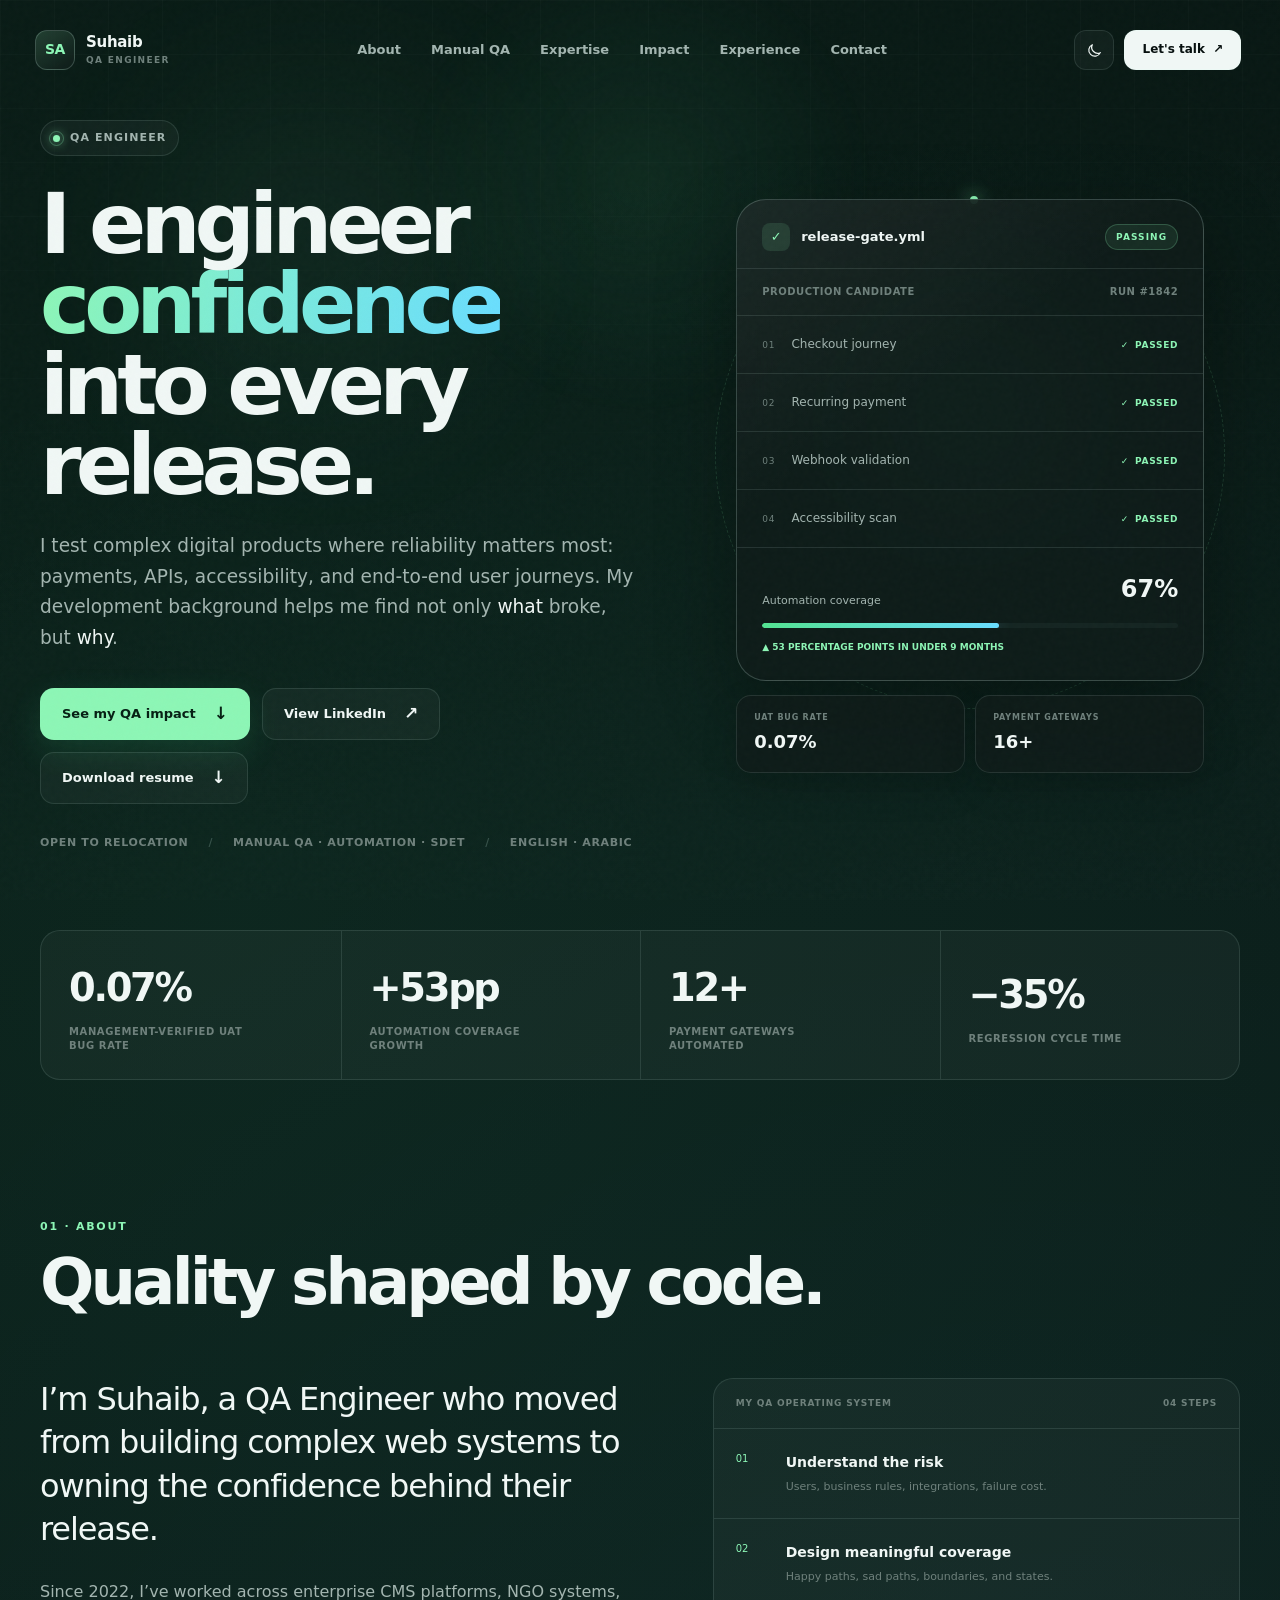
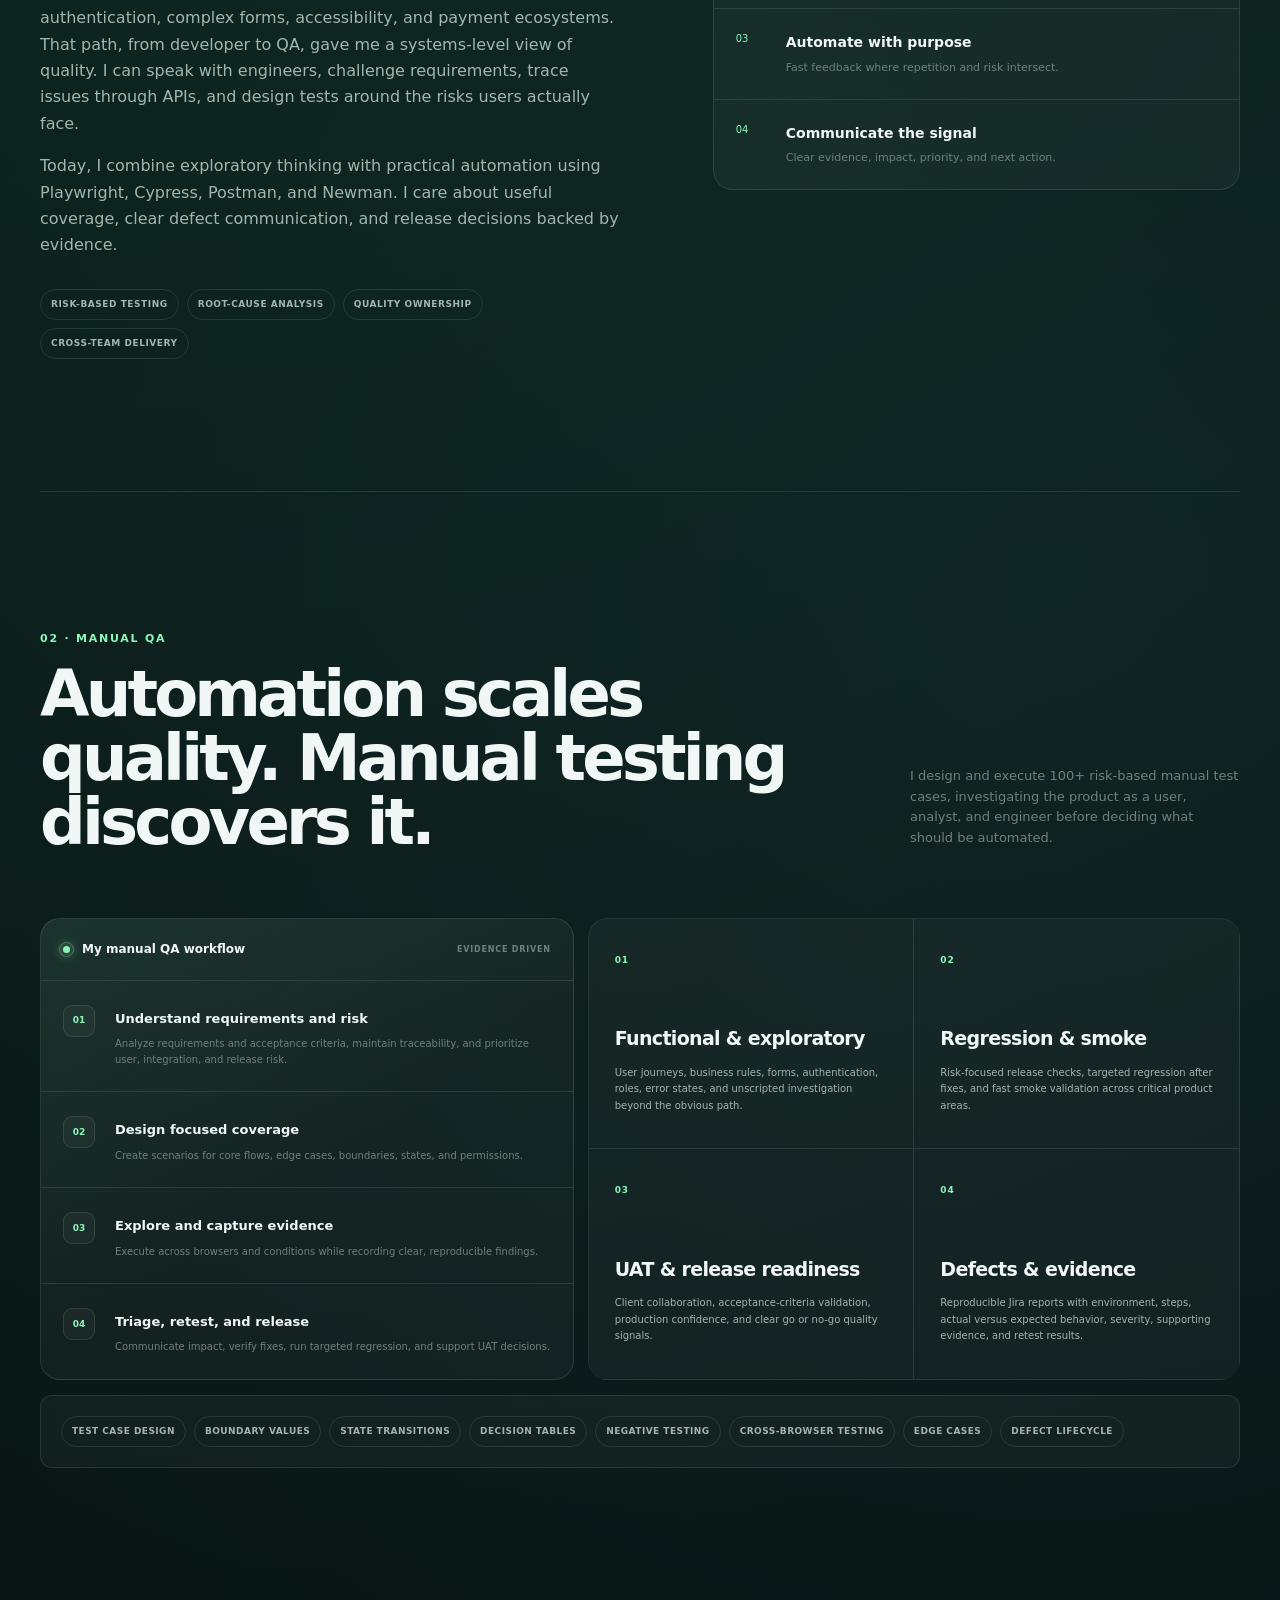
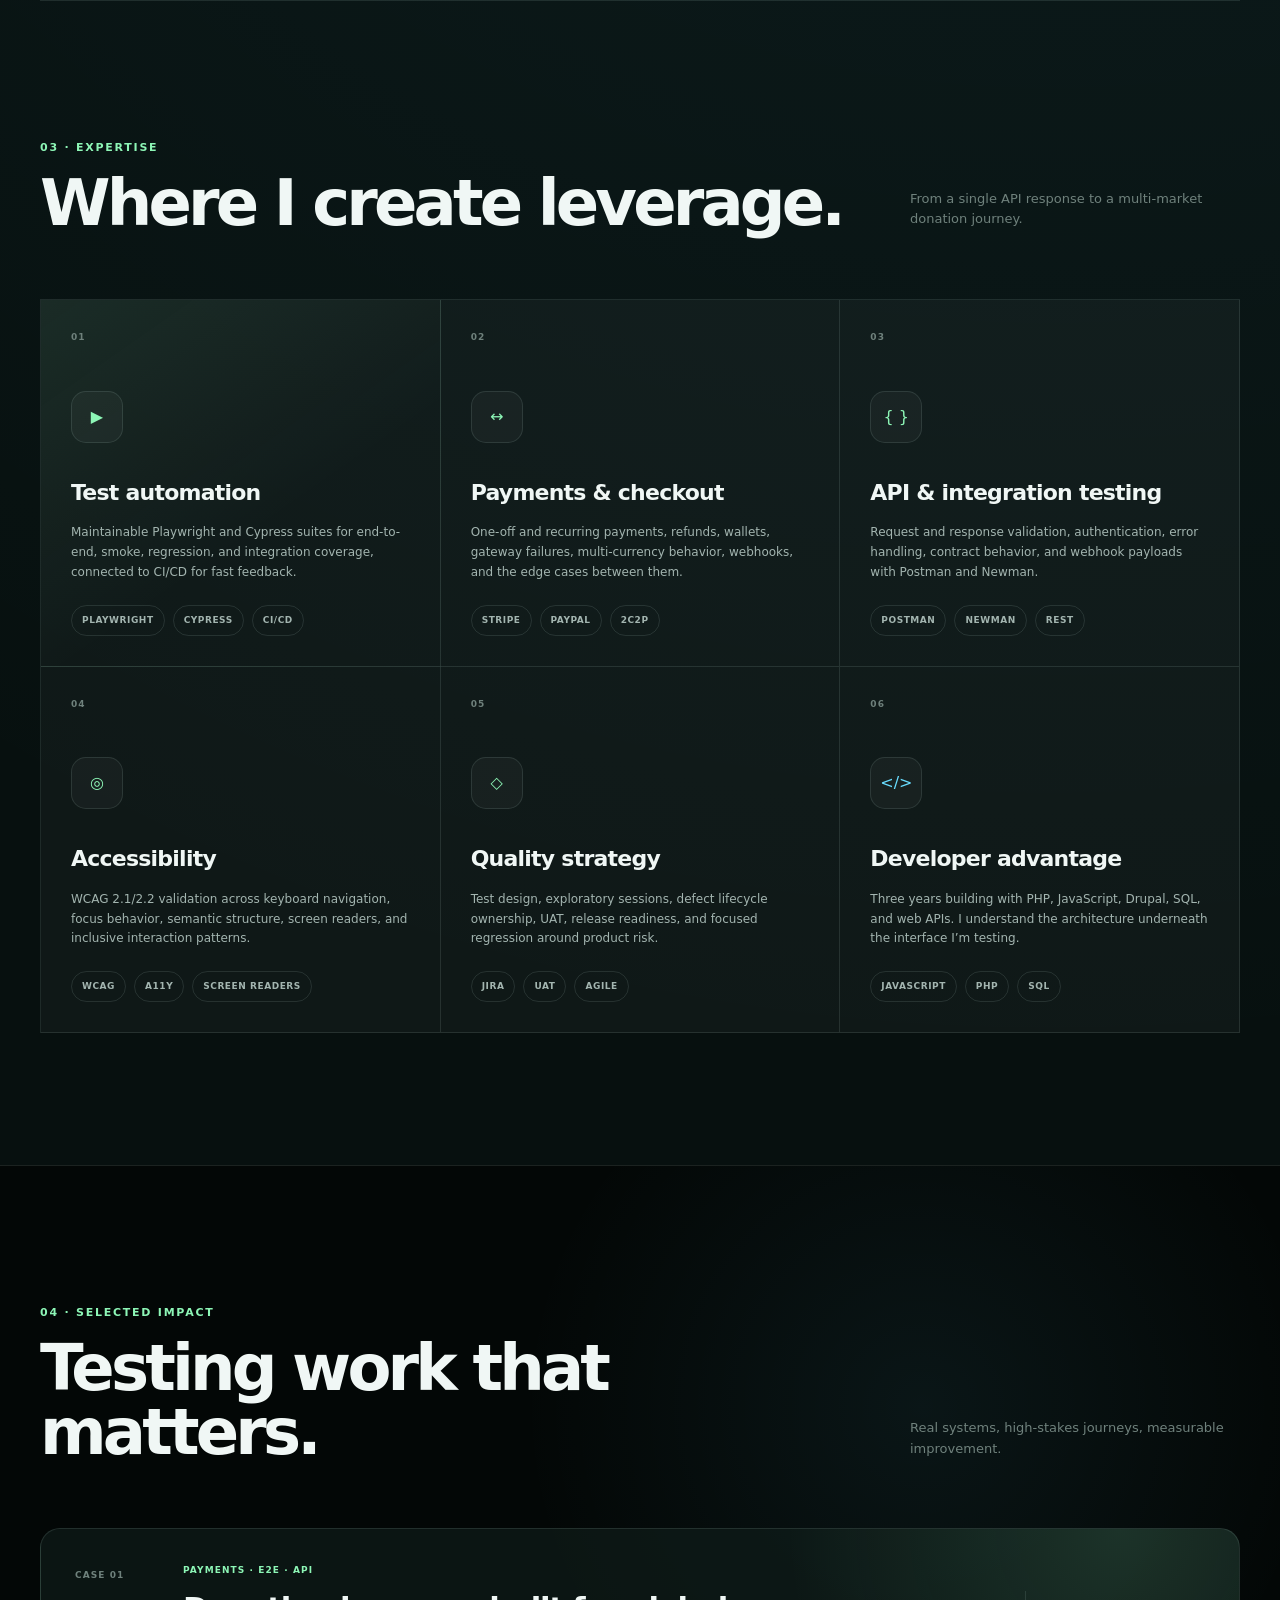
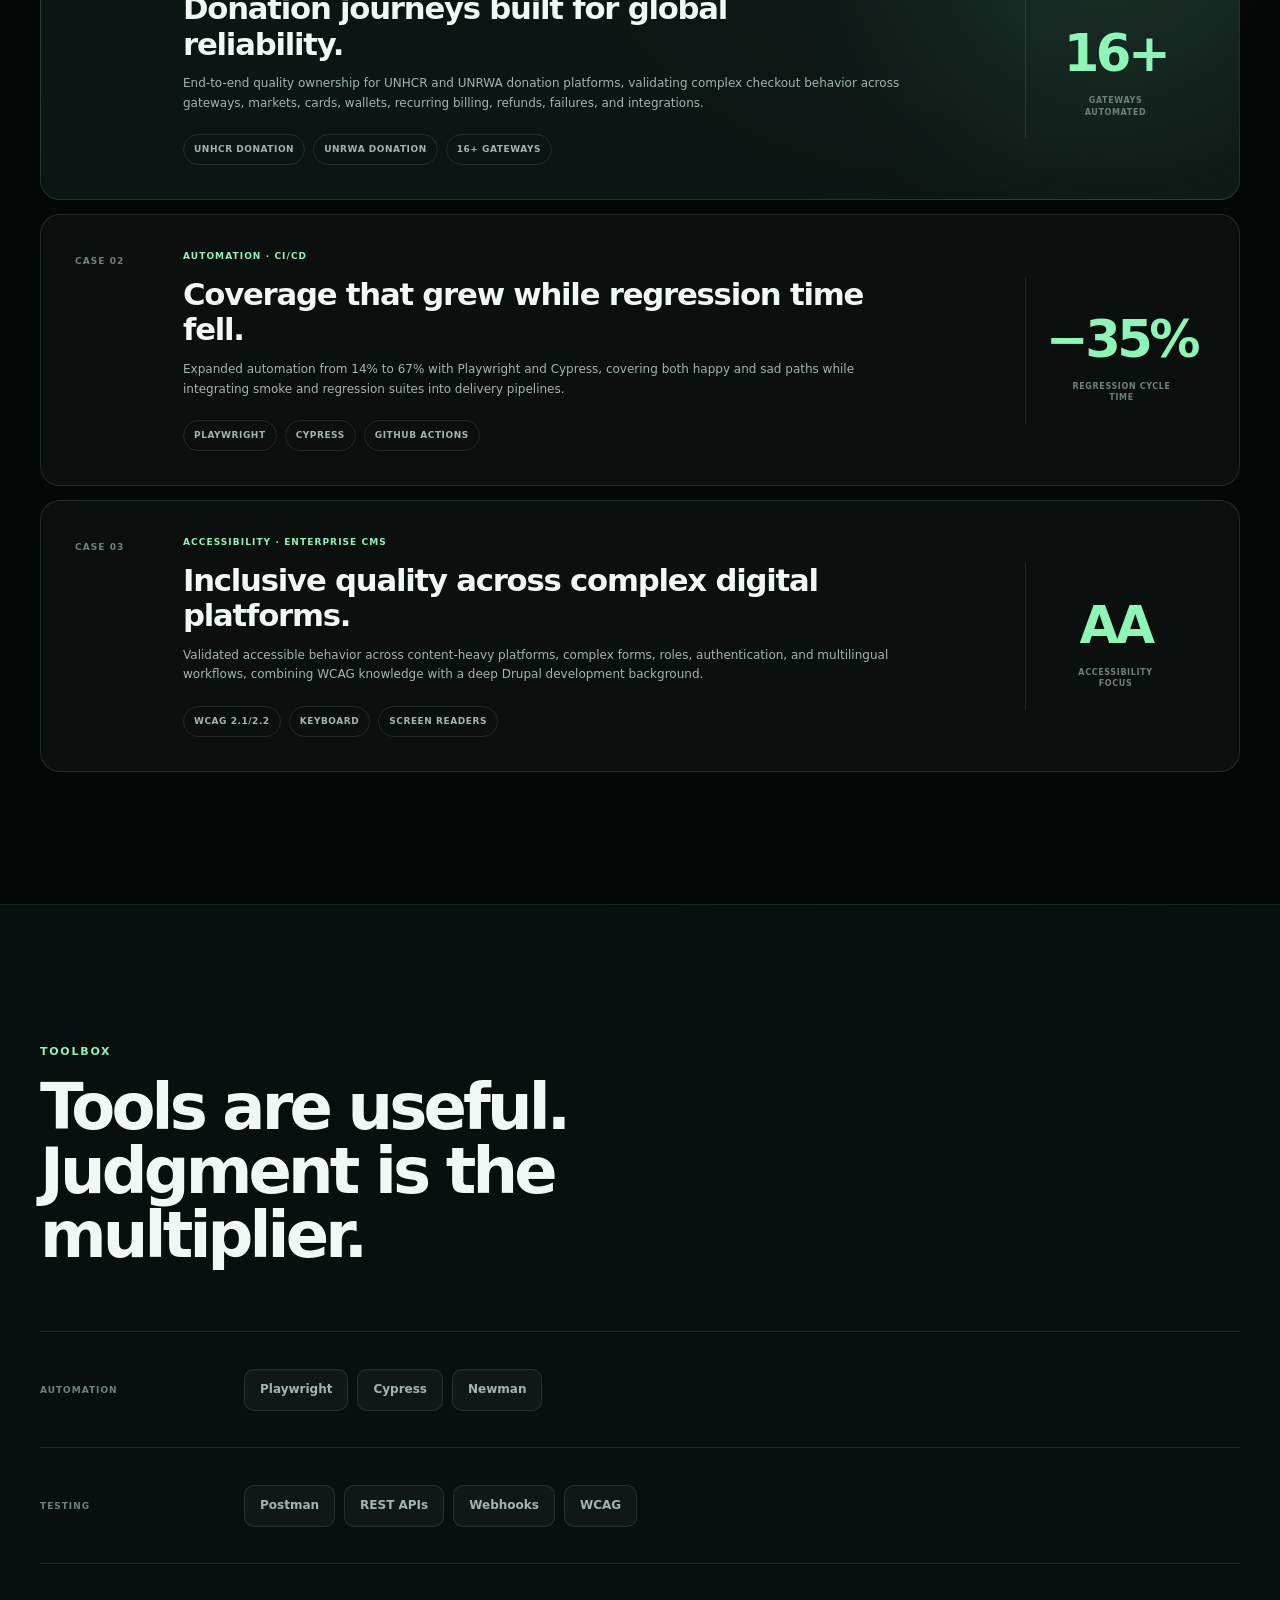
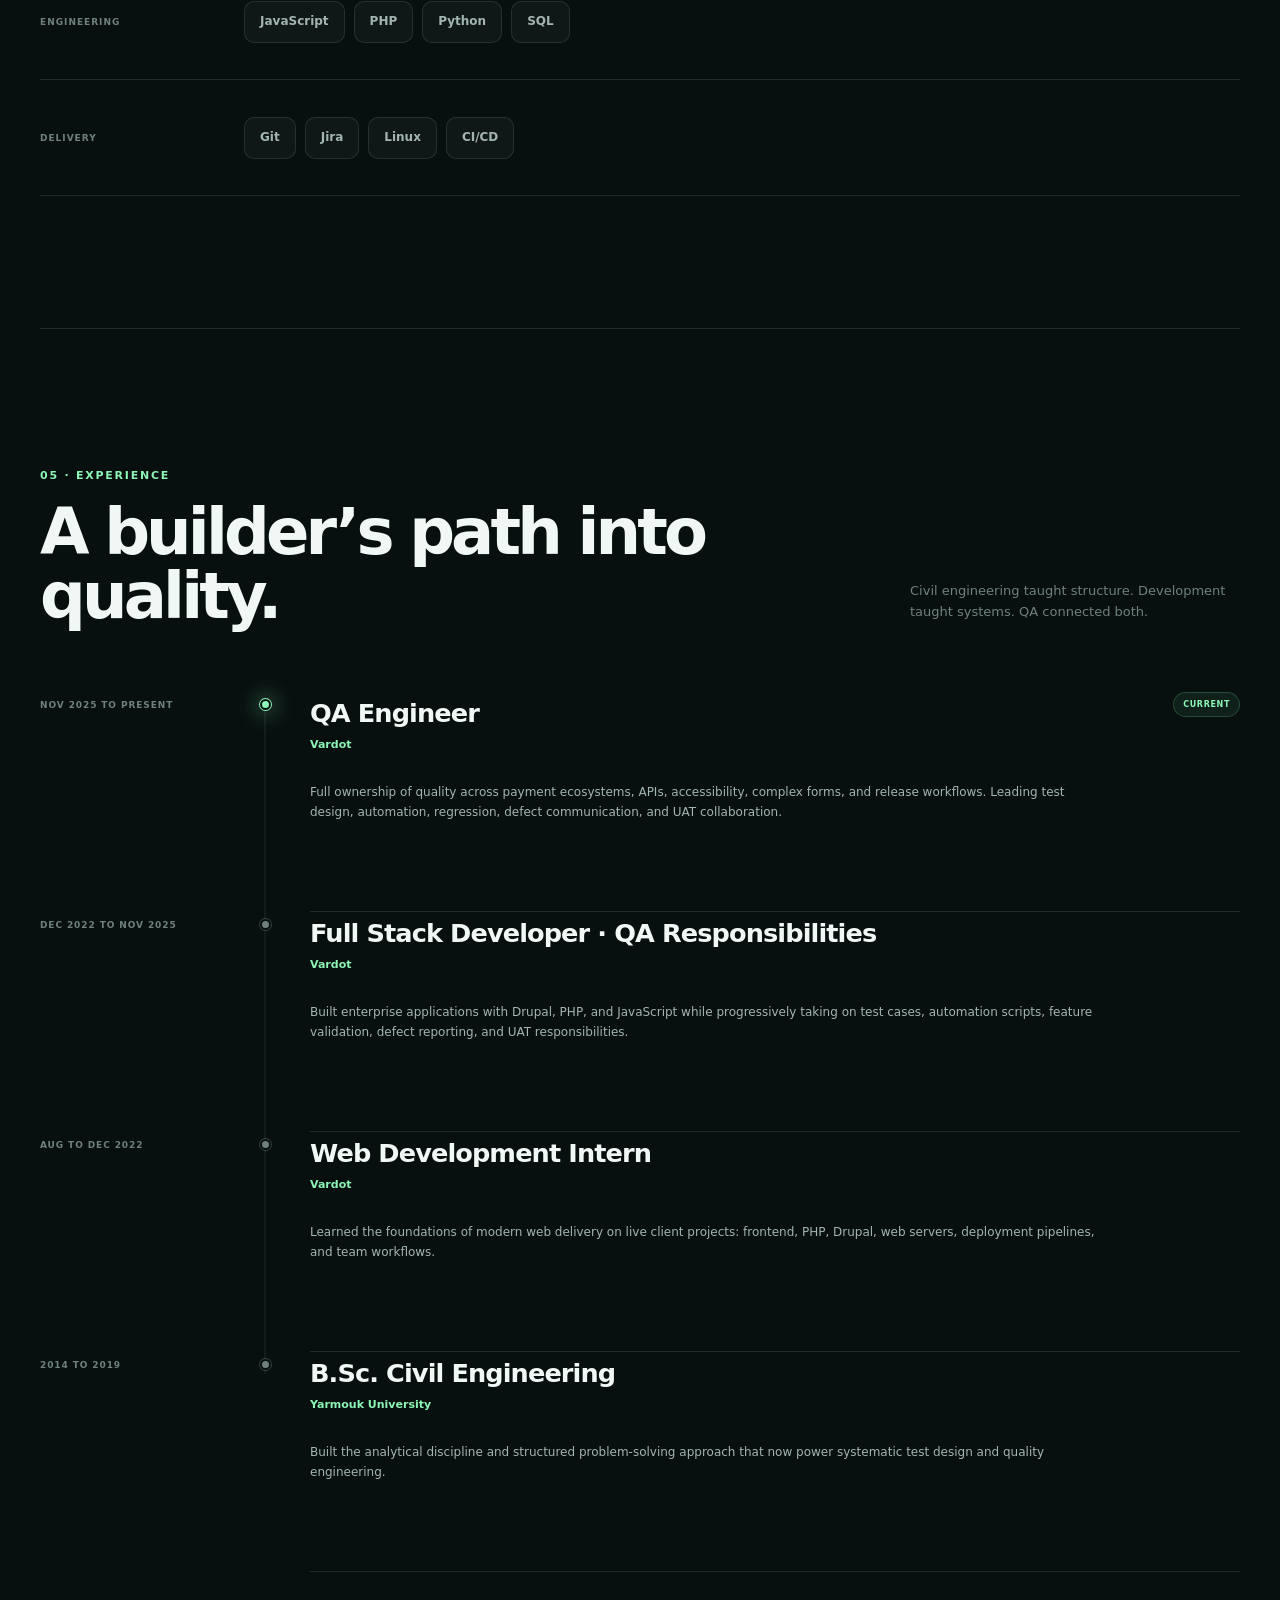
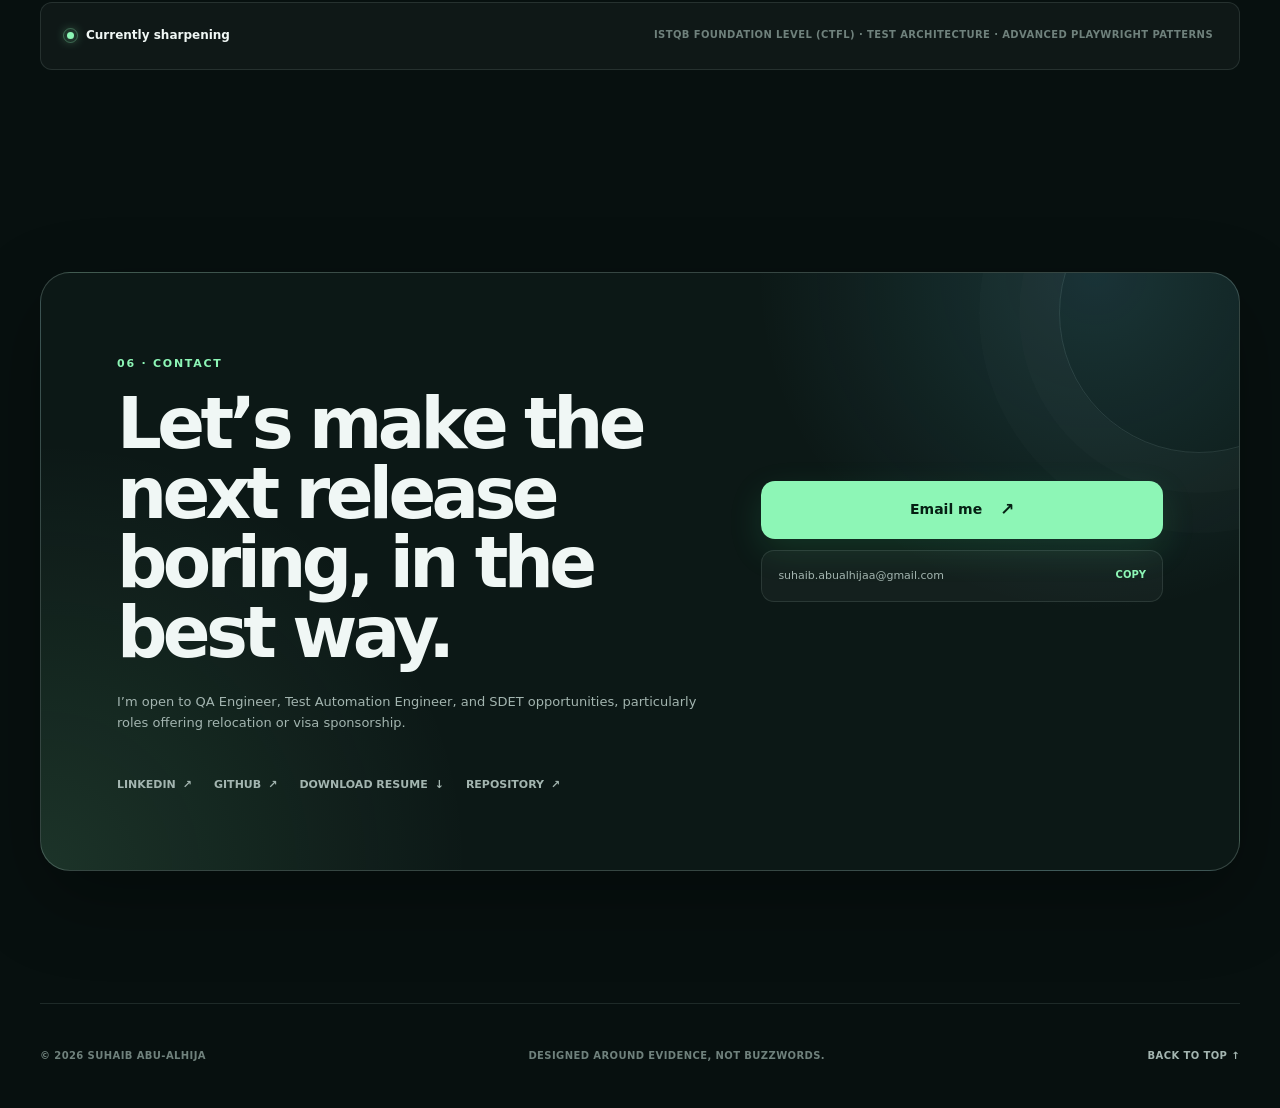
==== commit 1f292184: "Update QA metrics and resume wording" ====
--- a/index.html
+++ b/index.html
@@ -113,7 +113,7 @@
               View LinkedIn <span aria-hidden="true">↗</span>
             </a>
             <a class="button button-secondary" href="Suhaib_QA.pdf" download>
-              Download résumé <span aria-hidden="true">↓</span>
+              Download resume <span aria-hidden="true">↓</span>
             </a>
           </div>
 
@@ -163,7 +163,7 @@
                 <strong>67%</strong>
               </div>
               <div class="coverage-track" aria-hidden="true"><span></span></div>
-              <p><span>▲ 53 points</span> from the original baseline</p>
+              <p><span>▲ 53 percentage points in under 9 months</span></p>
             </div>
           </div>
 
@@ -648,7 +648,7 @@
               GitHub <span aria-hidden="true">↗</span>
             </a>
             <a href="Suhaib_QA.pdf" download>
-              Download résumé <span aria-hidden="true">↓</span>
+              Download resume <span aria-hidden="true">↓</span>
             </a>
             <a href="https://github.com/Abualhija/portfolio" target="_blank" rel="noreferrer">
               Repository <span aria-hidden="true">↗</span>
